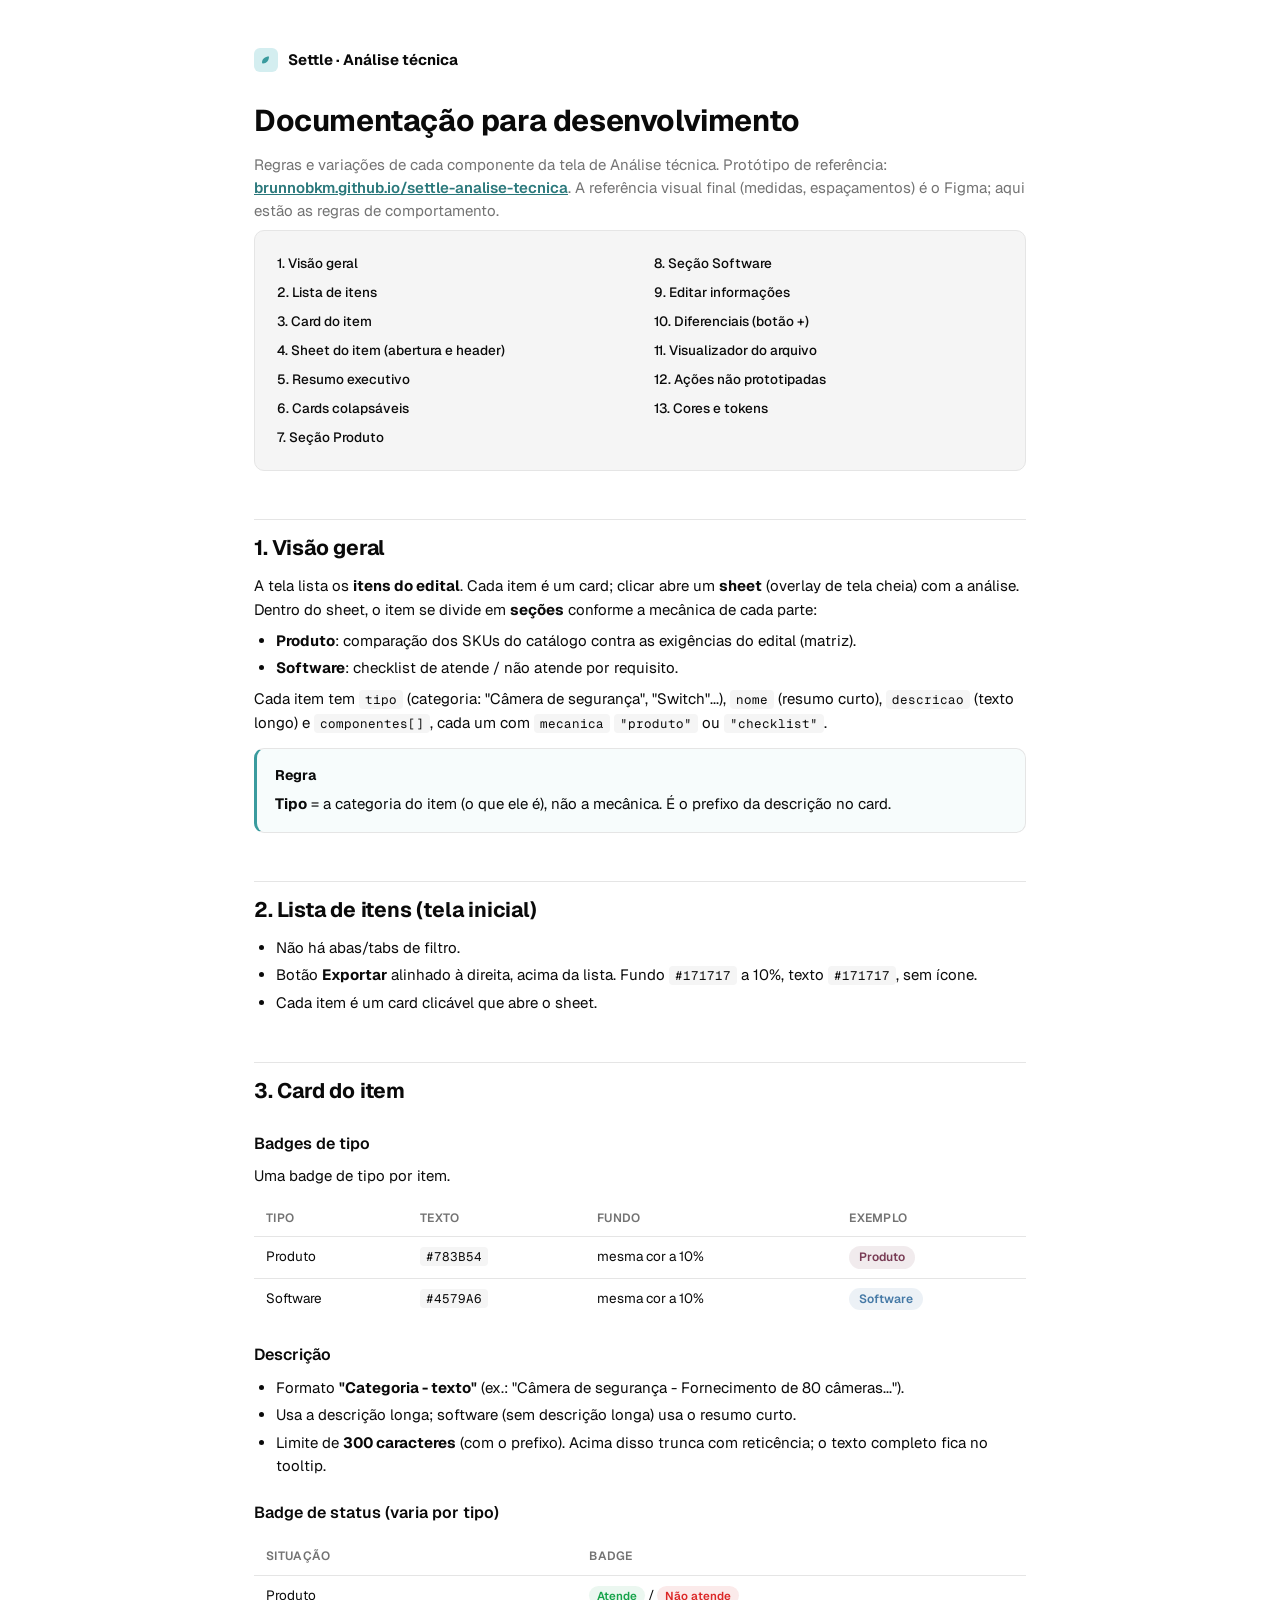
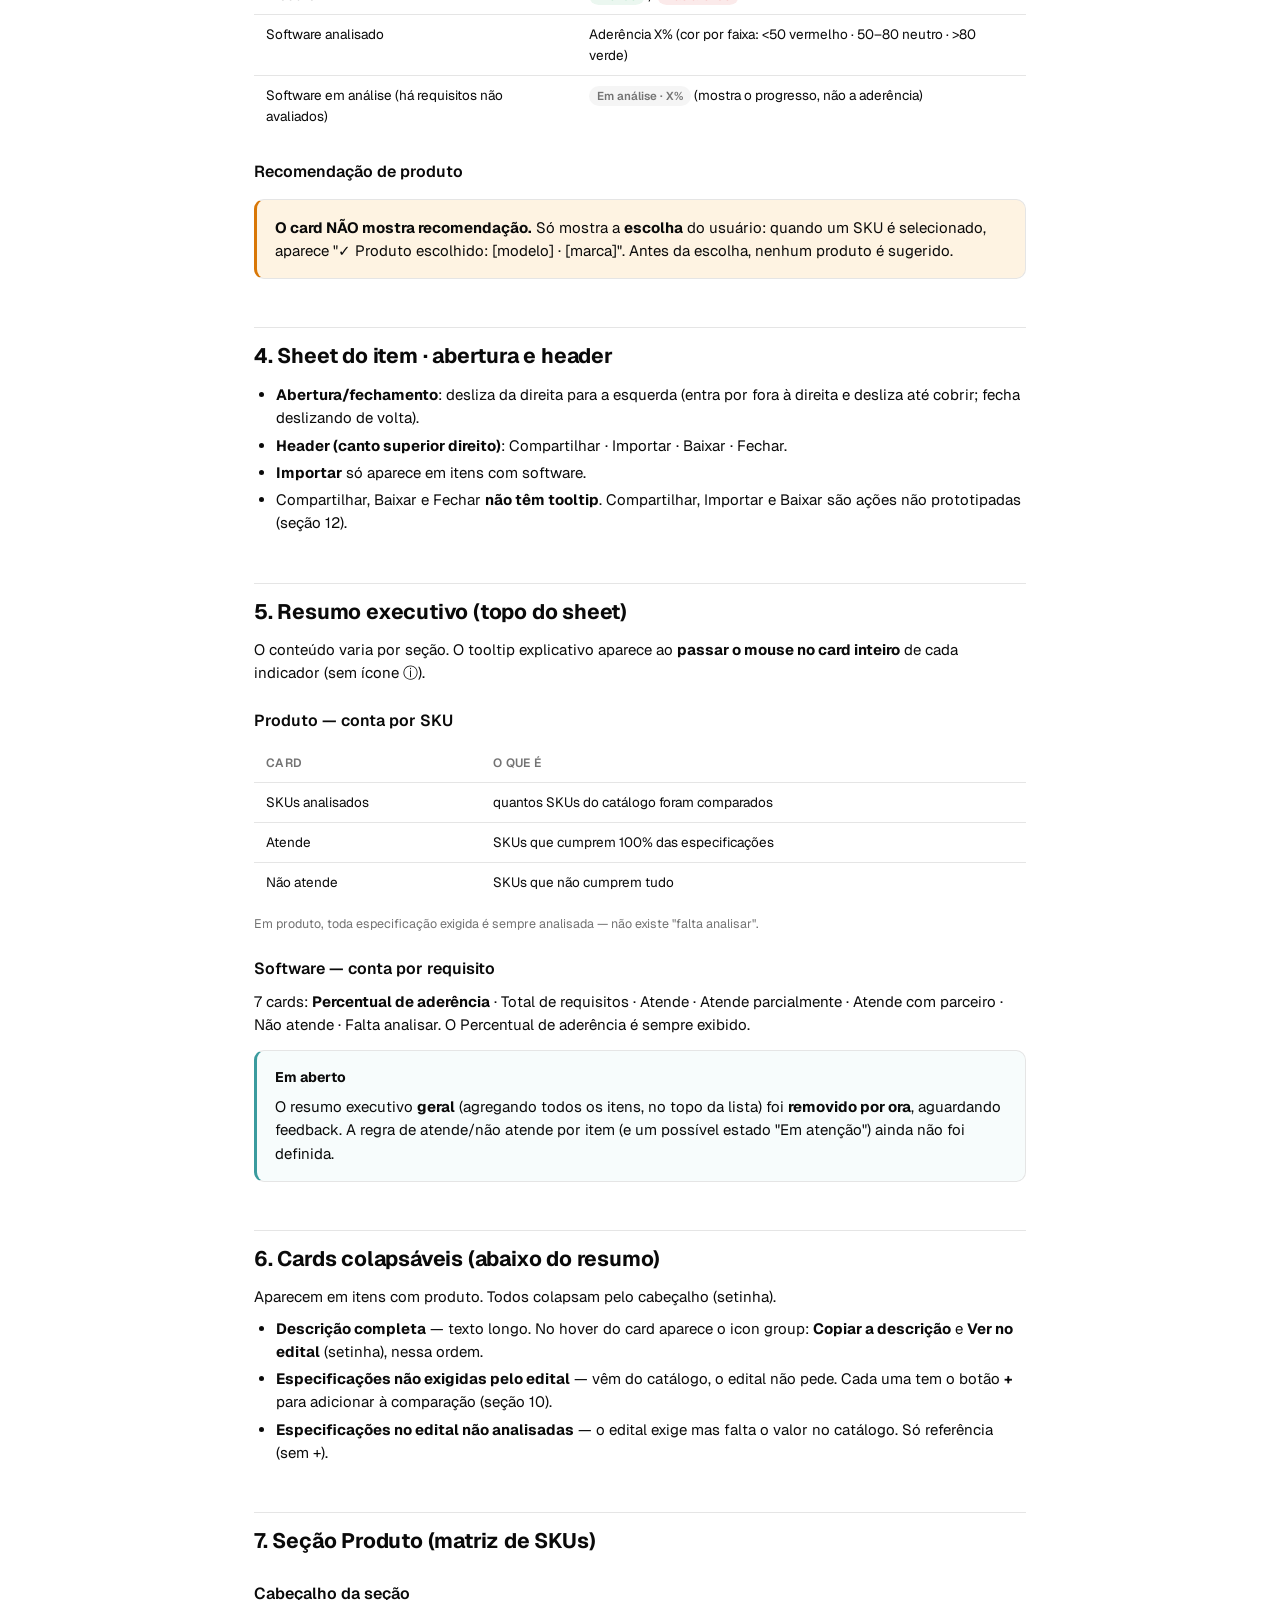
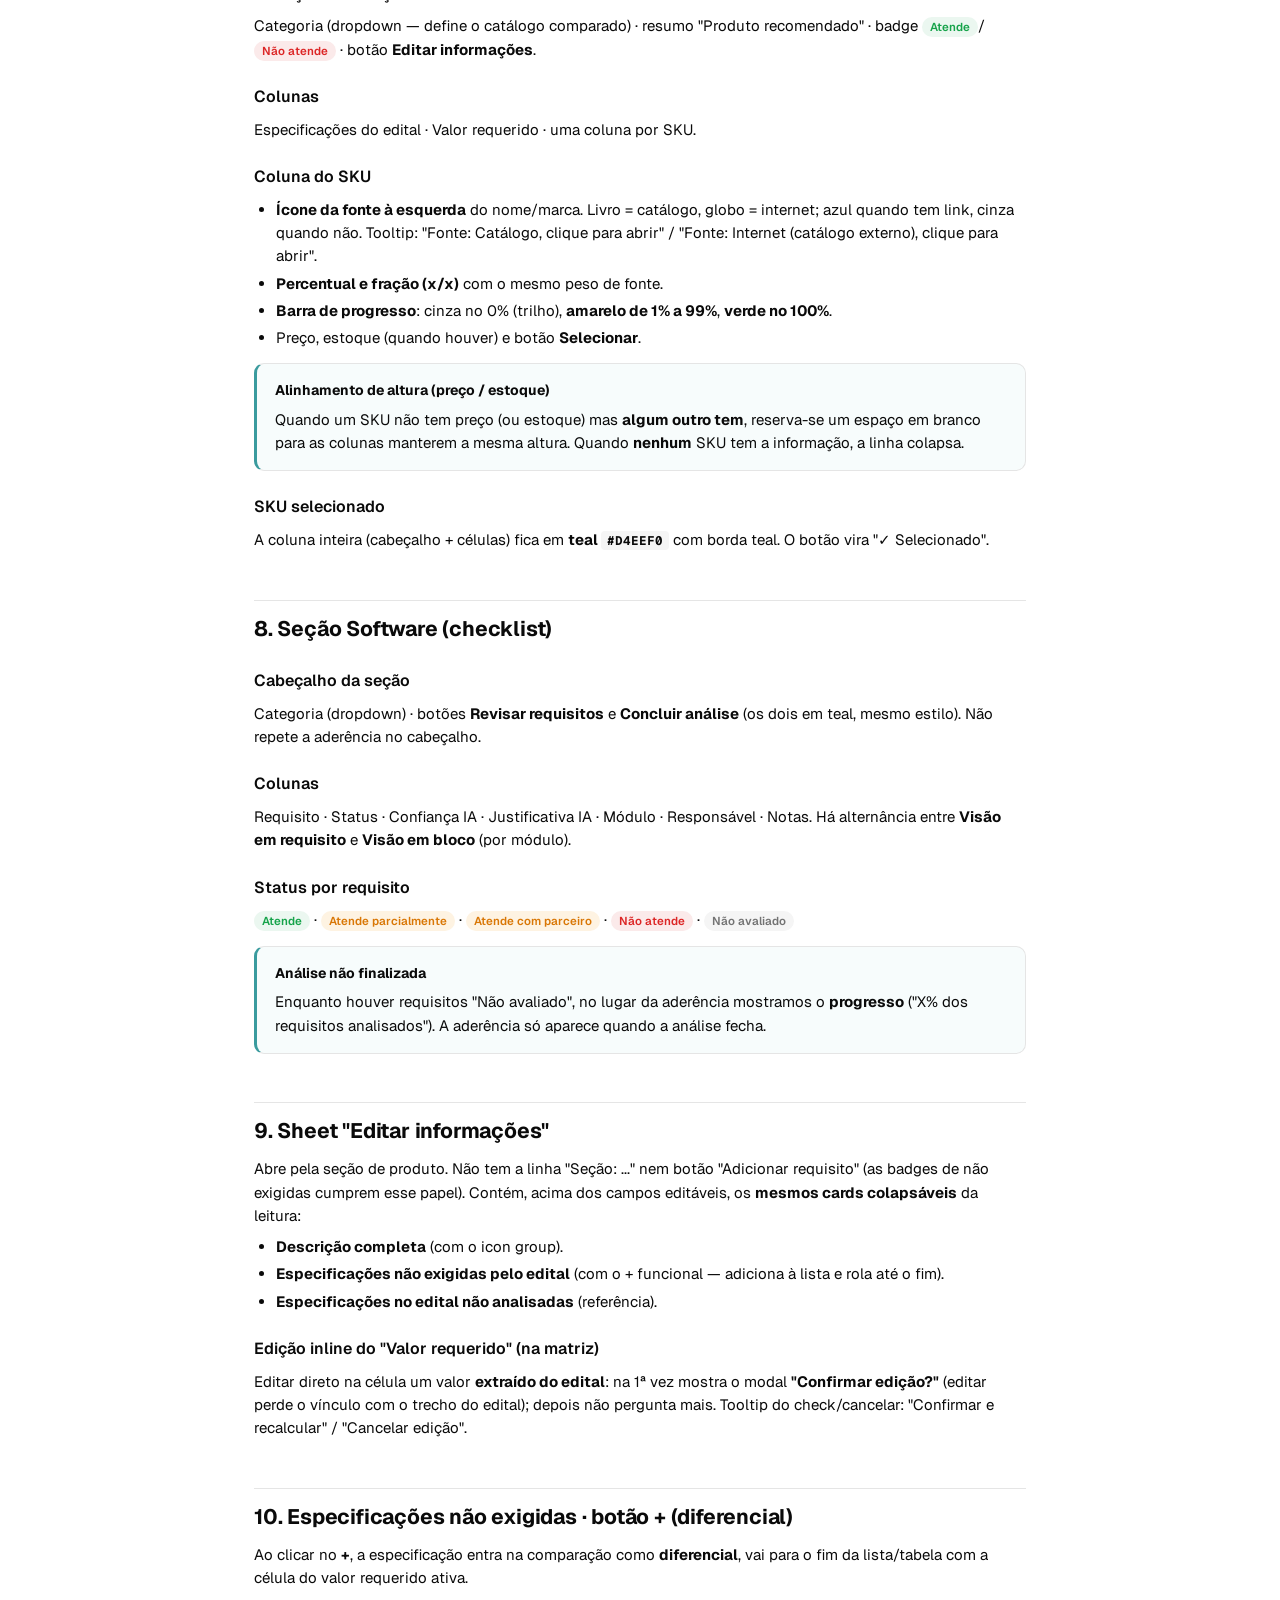
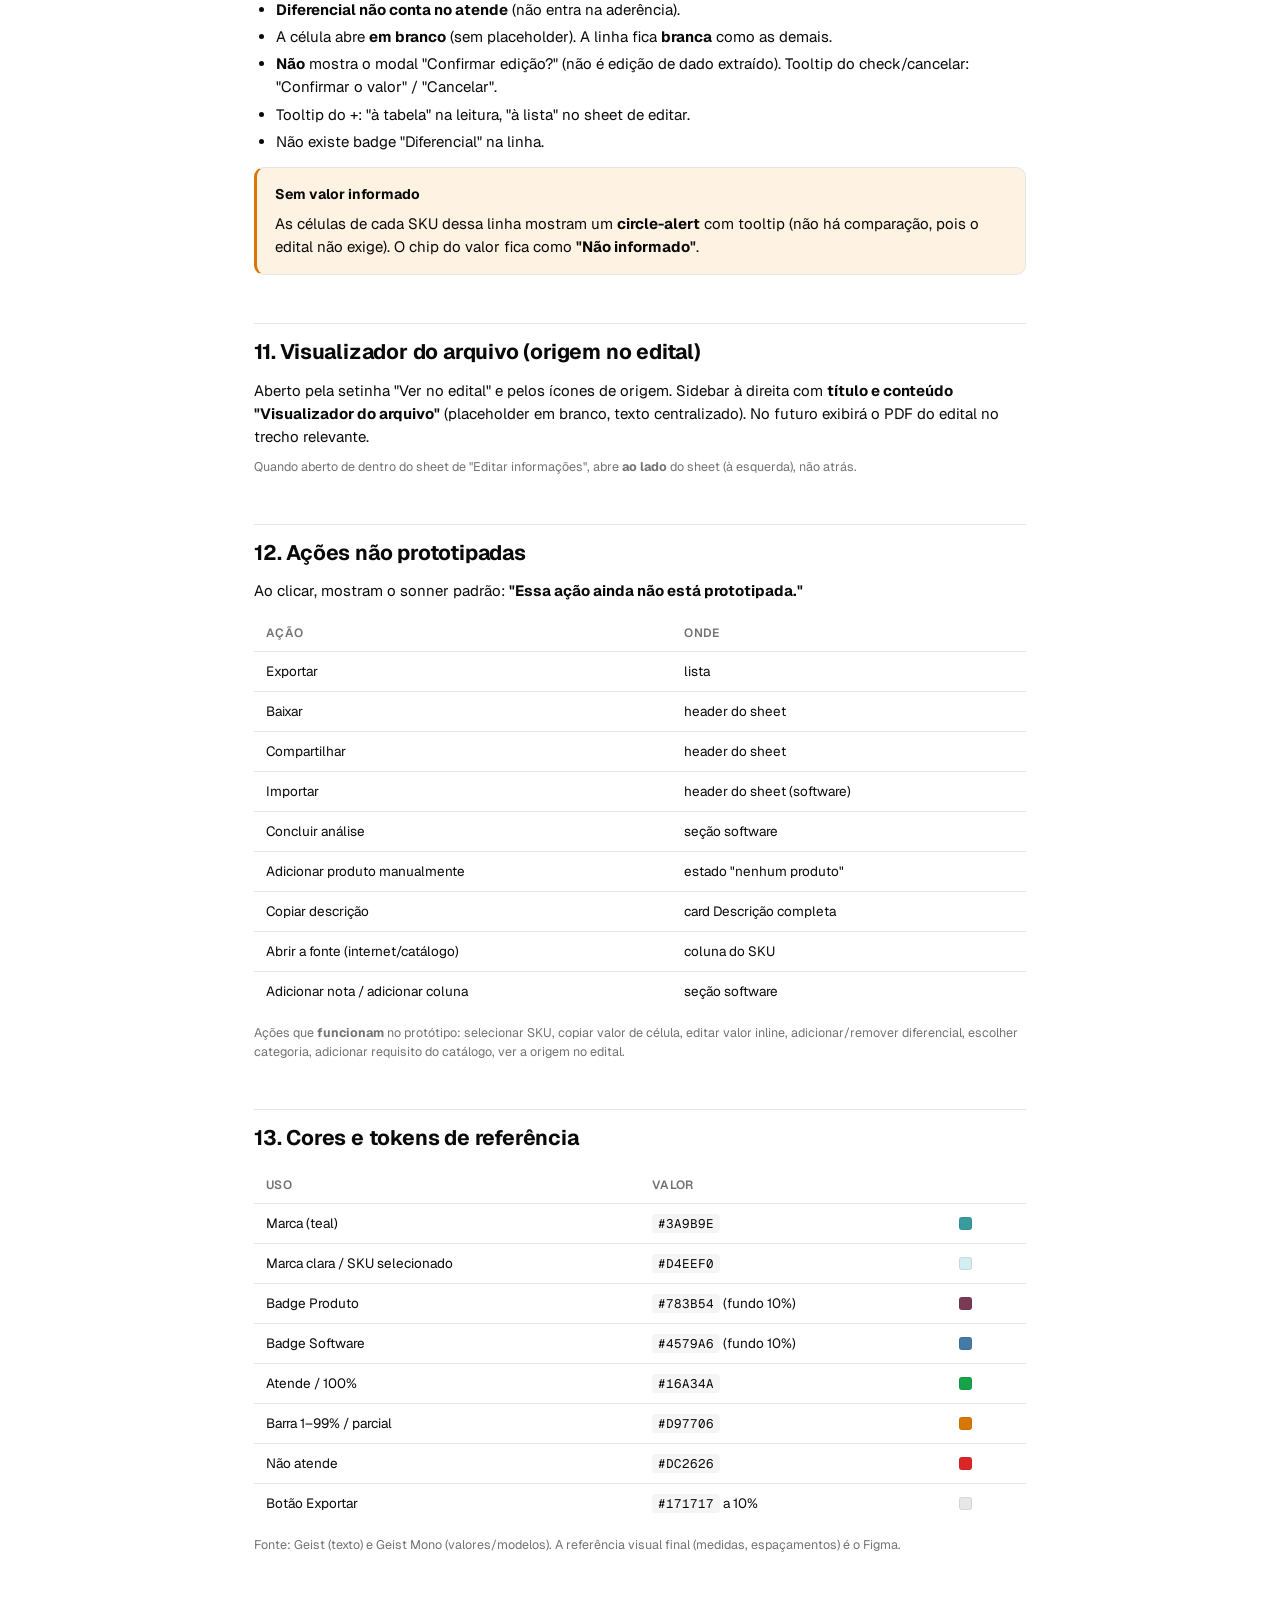
==== documentacao.html @ 2fa0876c "Doc: remove serviço e misto (nao fazem parte do escopo atual documentado) Co-Authored-By: Claude Opu" ====
<!doctype html>
<html lang="pt-BR">
<head>
  <meta charset="utf-8" />
  <meta name="viewport" content="width=device-width,initial-scale=1" />
  <title>Análise técnica · Documentação para desenvolvimento</title>
  <link rel="preconnect" href="https://fonts.googleapis.com" />
  <link rel="preconnect" href="https://fonts.gstatic.com" crossorigin />
  <link href="https://fonts.googleapis.com/css2?family=Geist:wght@400;500;600;700&family=Geist+Mono:wght@500;600&display=swap" rel="stylesheet" />
  <style>
    :root {
      --bg: #FFFFFF; --fg: #0A0A0A; --muted: #F5F5F5; --muted-fg: #737373;
      --border: #E5E5E5; --border-strong: #D4D4D4; --mono: "Geist Mono", ui-monospace, monospace;
      --brand: #3A9B9E; --brand-600: #2A787B; --brand-100: #D4EEF0;
      --success: #16A34A; --success-bg: #EBF7F0; --warning: #D97706; --warning-bg: #FEF3E2;
      --destructive: #DC2626; --produto: #783B54; --software: #4579A6;
      --r: 10px; --r-sm: 6px;
    }
    * { box-sizing: border-box; }
    html { scroll-behavior: smooth; }
    body { margin: 0; font-family: "Geist", system-ui, sans-serif; color: var(--fg); background: var(--bg); line-height: 1.55; font-size: 15px; }
    .page { max-width: 820px; margin: 0 auto; padding: 48px 24px 120px; }
    .brand { display: flex; align-items: center; gap: 10px; font-weight: 700; font-size: 15px; margin-bottom: 26px; }
    .brand .dot { width: 24px; height: 24px; border-radius: 6px; background: var(--brand-100); display: grid; place-items: center; }
    .brand .dot svg { width: 16px; height: 16px; }
    h1 { font-size: 30px; font-weight: 700; margin: 0 0 8px; letter-spacing: -.4px; }
    .lead { font-size: 15px; color: var(--muted-fg); margin: 0 0 8px; }
    h2 { font-size: 21px; font-weight: 700; margin: 48px 0 10px; letter-spacing: -.2px; scroll-margin-top: 18px; padding-top: 12px; border-top: 1px solid var(--border); }
    h3 { font-size: 16px; font-weight: 600; margin: 24px 0 8px; scroll-margin-top: 18px; }
    p { margin: 8px 0; }
    ul, ol { padding-left: 22px; margin: 8px 0; }
    li { margin: 4px 0; }
    code { font-family: var(--mono); font-size: 12.5px; background: var(--muted); padding: 1px 6px; border-radius: 4px; }
    table { border-collapse: collapse; width: 100%; margin: 12px 0; font-size: 13.5px; }
    th, td { text-align: left; padding: 9px 12px; border-bottom: 1px solid var(--border); vertical-align: top; }
    th { font-weight: 600; color: var(--muted-fg); font-size: 12px; text-transform: uppercase; letter-spacing: .3px; }
    tr:last-child td { border-bottom: 0; }
    .box { border: 1px solid var(--border); border-radius: var(--r); padding: 16px 18px; margin: 14px 0; }
    .box.tip { border-left: 3px solid var(--brand); background: #F7FCFC; }
    .box.warn { border-left: 3px solid var(--warning); background: var(--warning-bg); }
    .box h4 { margin: 0 0 6px; font-size: 14px; }
    .pill { display: inline-flex; align-items: center; gap: 6px; font-size: 12px; font-weight: 600; padding: 2px 10px; border-radius: 999px; }
    .pill.prod { color: var(--produto); background: rgba(120,59,84,.1); }
    .pill.soft { color: var(--software); background: rgba(69,121,166,.1); }
    .sw { display: inline-block; width: 13px; height: 13px; border-radius: 3px; vertical-align: -2px; margin-right: 6px; border: 1px solid rgba(0,0,0,.08); }
    .tag { display: inline-block; font-size: 11.5px; font-weight: 600; padding: 1px 8px; border-radius: 999px; }
    .tag.ok { background: var(--success-bg); color: var(--success); }
    .tag.warn { background: var(--warning-bg); color: var(--warning); }
    .tag.bad { background: #FBEAEA; color: var(--destructive); }
    .tag.neutral { background: var(--muted); color: var(--muted-fg); }
    .note { font-size: 12.5px; color: var(--muted-fg); }
    a.inline { color: var(--brand-600); font-weight: 600; }
    /* índice no topo */
    .toc { background: var(--muted); border: 1px solid var(--border); border-radius: var(--r); padding: 18px 22px; margin: 8px 0 8px; columns: 2; column-gap: 28px; }
    .toc a { display: block; color: var(--fg); text-decoration: none; font-size: 13.5px; font-weight: 500; padding: 4px 0; break-inside: avoid; }
    .toc a:hover { color: var(--brand-600); }
    @media (max-width: 620px) { .toc { columns: 1; } }
  </style>
</head>
<body>
  <div class="page">
    <div class="brand"><span class="dot"><svg viewBox="0 0 32 32"><circle cx="16" cy="16" r="14" fill="#D4EEF0"/><path d="M22 9 C 14 9 8 14 8 21 C 8 22 9 23 10 23 C 17 23 22 17 22 9 Z" fill="#3A9B9E"/></svg></span> Settle · Análise técnica</div>

    <h1>Documentação para desenvolvimento</h1>
    <p class="lead">Regras e variações de cada componente da tela de Análise técnica. Protótipo de referência: <a class="inline" href="https://brunnobkm.github.io/settle-analise-tecnica/">brunnobkm.github.io/settle-analise-tecnica</a>. A referência visual final (medidas, espaçamentos) é o Figma; aqui estão as regras de comportamento.</p>

    <nav class="toc">
      <a href="#visao">1. Visão geral</a>
      <a href="#lista">2. Lista de itens</a>
      <a href="#card">3. Card do item</a>
      <a href="#sheet">4. Sheet do item (abertura e header)</a>
      <a href="#resumo">5. Resumo executivo</a>
      <a href="#cards-colap">6. Cards colapsáveis</a>
      <a href="#produto">7. Seção Produto</a>
      <a href="#software">8. Seção Software</a>
      <a href="#editar">9. Editar informações</a>
      <a href="#diferencial">10. Diferenciais (botão +)</a>
      <a href="#visualizador">11. Visualizador do arquivo</a>
      <a href="#nao-proto">12. Ações não prototipadas</a>
      <a href="#tokens">13. Cores e tokens</a>
    </nav>

    <!-- 1 -->
    <h2 id="visao">1. Visão geral</h2>
    <p>A tela lista os <b>itens do edital</b>. Cada item é um card; clicar abre um <b>sheet</b> (overlay de tela cheia) com a análise. Dentro do sheet, o item se divide em <b>seções</b> conforme a mecânica de cada parte:</p>
    <ul>
      <li><b>Produto</b>: comparação dos SKUs do catálogo contra as exigências do edital (matriz).</li>
      <li><b>Software</b>: checklist de atende / não atende por requisito.</li>
    </ul>
    <p>Cada item tem <code>tipo</code> (categoria: "Câmera de segurança", "Switch"...), <code>nome</code> (resumo curto), <code>descricao</code> (texto longo) e <code>componentes[]</code>, cada um com <code>mecanica</code> <code>"produto"</code> ou <code>"checklist"</code>.</p>
    <div class="box tip"><h4>Regra</h4><p style="margin:0"><b>Tipo</b> = a categoria do item (o que ele é), não a mecânica. É o prefixo da descrição no card.</p></div>

    <!-- 2 -->
    <h2 id="lista">2. Lista de itens (tela inicial)</h2>
    <ul>
      <li>Não há abas/tabs de filtro.</li>
      <li>Botão <b>Exportar</b> alinhado à direita, acima da lista. Fundo <code>#171717</code> a 10%, texto <code>#171717</code>, sem ícone.</li>
      <li>Cada item é um card clicável que abre o sheet.</li>
    </ul>

    <!-- 3 -->
    <h2 id="card">3. Card do item</h2>
    <h3>Badges de tipo</h3>
    <p>Uma badge de tipo por item.</p>
    <table>
      <tr><th>Tipo</th><th>Texto</th><th>Fundo</th><th>Exemplo</th></tr>
      <tr><td>Produto</td><td><code>#783B54</code></td><td>mesma cor a 10%</td><td><span class="pill prod">Produto</span></td></tr>
      <tr><td>Software</td><td><code>#4579A6</code></td><td>mesma cor a 10%</td><td><span class="pill soft">Software</span></td></tr>
    </table>
    <h3>Descrição</h3>
    <ul>
      <li>Formato <b>"Categoria - texto"</b> (ex.: "Câmera de segurança - Fornecimento de 80 câmeras...").</li>
      <li>Usa a descrição longa; software (sem descrição longa) usa o resumo curto.</li>
      <li>Limite de <b>300 caracteres</b> (com o prefixo). Acima disso trunca com reticência; o texto completo fica no tooltip.</li>
    </ul>
    <h3>Badge de status (varia por tipo)</h3>
    <table>
      <tr><th>Situação</th><th>Badge</th></tr>
      <tr><td>Produto</td><td><span class="tag ok">Atende</span> / <span class="tag bad">Não atende</span></td></tr>
      <tr><td>Software analisado</td><td>Aderência X% (cor por faixa: &lt;50 vermelho · 50–80 neutro · &gt;80 verde)</td></tr>
      <tr><td>Software em análise (há requisitos não avaliados)</td><td><span class="tag neutral">Em análise · X%</span> (mostra o progresso, não a aderência)</td></tr>
    </table>
    <h3>Recomendação de produto</h3>
    <div class="box warn"><p style="margin:0"><b>O card NÃO mostra recomendação.</b> Só mostra a <b>escolha</b> do usuário: quando um SKU é selecionado, aparece "✓ Produto escolhido: [modelo] · [marca]". Antes da escolha, nenhum produto é sugerido.</p></div>

    <!-- 4 -->
    <h2 id="sheet">4. Sheet do item · abertura e header</h2>
    <ul>
      <li><b>Abertura/fechamento</b>: desliza da direita para a esquerda (entra por fora à direita e desliza até cobrir; fecha deslizando de volta).</li>
      <li><b>Header (canto superior direito)</b>: Compartilhar · Importar · Baixar · Fechar.</li>
      <li><b>Importar</b> só aparece em itens com software.</li>
      <li>Compartilhar, Baixar e Fechar <b>não têm tooltip</b>. Compartilhar, Importar e Baixar são ações não prototipadas (seção 12).</li>
    </ul>

    <!-- 5 -->
    <h2 id="resumo">5. Resumo executivo (topo do sheet)</h2>
    <p>O conteúdo varia por seção. O tooltip explicativo aparece ao <b>passar o mouse no card inteiro</b> de cada indicador (sem ícone ⓘ).</p>
    <h3>Produto — conta por SKU</h3>
    <table>
      <tr><th>Card</th><th>O que é</th></tr>
      <tr><td>SKUs analisados</td><td>quantos SKUs do catálogo foram comparados</td></tr>
      <tr><td>Atende</td><td>SKUs que cumprem 100% das especificações</td></tr>
      <tr><td>Não atende</td><td>SKUs que não cumprem tudo</td></tr>
    </table>
    <p class="note">Em produto, toda especificação exigida é sempre analisada — não existe "falta analisar".</p>
    <h3>Software — conta por requisito</h3>
    <p>7 cards: <b>Percentual de aderência</b> · Total de requisitos · Atende · Atende parcialmente · Atende com parceiro · Não atende · Falta analisar. O Percentual de aderência é sempre exibido.</p>
    <div class="box tip"><h4>Em aberto</h4><p style="margin:0">O resumo executivo <b>geral</b> (agregando todos os itens, no topo da lista) foi <b>removido por ora</b>, aguardando feedback. A regra de atende/não atende por item (e um possível estado "Em atenção") ainda não foi definida.</p></div>

    <!-- 6 -->
    <h2 id="cards-colap">6. Cards colapsáveis (abaixo do resumo)</h2>
    <p>Aparecem em itens com produto. Todos colapsam pelo cabeçalho (setinha).</p>
    <ul>
      <li><b>Descrição completa</b> — texto longo. No hover do card aparece o icon group: <b>Copiar a descrição</b> e <b>Ver no edital</b> (setinha), nessa ordem.</li>
      <li><b>Especificações não exigidas pelo edital</b> — vêm do catálogo, o edital não pede. Cada uma tem o botão <b>+</b> para adicionar à comparação (seção 10).</li>
      <li><b>Especificações no edital não analisadas</b> — o edital exige mas falta o valor no catálogo. Só referência (sem +).</li>
    </ul>

    <!-- 7 -->
    <h2 id="produto">7. Seção Produto (matriz de SKUs)</h2>
    <h3>Cabeçalho da seção</h3>
    <p>Categoria (dropdown — define o catálogo comparado) · resumo "Produto recomendado" · badge <span class="tag ok">Atende</span>/<span class="tag bad">Não atende</span> · botão <b>Editar informações</b>.</p>
    <h3>Colunas</h3>
    <p>Especificações do edital · Valor requerido · uma coluna por SKU.</p>
    <h3>Coluna do SKU</h3>
    <ul>
      <li><b>Ícone da fonte à esquerda</b> do nome/marca. Livro = catálogo, globo = internet; azul quando tem link, cinza quando não. Tooltip: "Fonte: Catálogo, clique para abrir" / "Fonte: Internet (catálogo externo), clique para abrir".</li>
      <li><b>Percentual e fração (x/x)</b> com o mesmo peso de fonte.</li>
      <li><b>Barra de progresso</b>: cinza no 0% (trilho), <b>amarelo de 1% a 99%</b>, <b>verde no 100%</b>.</li>
      <li>Preço, estoque (quando houver) e botão <b>Selecionar</b>.</li>
    </ul>
    <div class="box tip"><h4>Alinhamento de altura (preço / estoque)</h4><p style="margin:0">Quando um SKU não tem preço (ou estoque) mas <b>algum outro tem</b>, reserva-se um espaço em branco para as colunas manterem a mesma altura. Quando <b>nenhum</b> SKU tem a informação, a linha colapsa.</p></div>
    <h3>SKU selecionado</h3>
    <p>A coluna inteira (cabeçalho + células) fica em <b>teal <code>#D4EEF0</code></b> com borda teal. O botão vira "✓ Selecionado".</p>

    <!-- 8 -->
    <h2 id="software">8. Seção Software (checklist)</h2>
    <h3>Cabeçalho da seção</h3>
    <p>Categoria (dropdown) · botões <b>Revisar requisitos</b> e <b>Concluir análise</b> (os dois em teal, mesmo estilo). Não repete a aderência no cabeçalho.</p>
    <h3>Colunas</h3>
    <p>Requisito · Status · Confiança IA · Justificativa IA · Módulo · Responsável · Notas. Há alternância entre <b>Visão em requisito</b> e <b>Visão em bloco</b> (por módulo).</p>
    <h3>Status por requisito</h3>
    <p><span class="tag ok">Atende</span> · <span class="tag warn">Atende parcialmente</span> · <span class="tag warn">Atende com parceiro</span> · <span class="tag bad">Não atende</span> · <span class="tag neutral">Não avaliado</span></p>
    <div class="box tip"><h4>Análise não finalizada</h4><p style="margin:0">Enquanto houver requisitos "Não avaliado", no lugar da aderência mostramos o <b>progresso</b> ("X% dos requisitos analisados"). A aderência só aparece quando a análise fecha.</p></div>

    <!-- 9 -->
    <h2 id="editar">9. Sheet "Editar informações"</h2>
    <p>Abre pela seção de produto. Não tem a linha "Seção: ..." nem botão "Adicionar requisito" (as badges de não exigidas cumprem esse papel). Contém, acima dos campos editáveis, os <b>mesmos cards colapsáveis</b> da leitura:</p>
    <ul>
      <li><b>Descrição completa</b> (com o icon group).</li>
      <li><b>Especificações não exigidas pelo edital</b> (com o + funcional — adiciona à lista e rola até o fim).</li>
      <li><b>Especificações no edital não analisadas</b> (referência).</li>
    </ul>
    <h3>Edição inline do "Valor requerido" (na matriz)</h3>
    <p>Editar direto na célula um valor <b>extraído do edital</b>: na 1ª vez mostra o modal <b>"Confirmar edição?"</b> (editar perde o vínculo com o trecho do edital); depois não pergunta mais. Tooltip do check/cancelar: "Confirmar e recalcular" / "Cancelar edição".</p>

    <!-- 10 -->
    <h2 id="diferencial">10. Especificações não exigidas · botão + (diferencial)</h2>
    <p>Ao clicar no <b>+</b>, a especificação entra na comparação como <b>diferencial</b>, vai para o fim da lista/tabela com a célula do valor requerido ativa.</p>
    <ul>
      <li><b>Diferencial não conta no atende</b> (não entra na aderência).</li>
      <li>A célula abre <b>em branco</b> (sem placeholder). A linha fica <b>branca</b> como as demais.</li>
      <li><b>Não</b> mostra o modal "Confirmar edição?" (não é edição de dado extraído). Tooltip do check/cancelar: "Confirmar o valor" / "Cancelar".</li>
      <li>Tooltip do +: "à tabela" na leitura, "à lista" no sheet de editar.</li>
      <li>Não existe badge "Diferencial" na linha.</li>
    </ul>
    <div class="box warn"><h4>Sem valor informado</h4><p style="margin:0">As células de cada SKU dessa linha mostram um <b>circle-alert</b> com tooltip (não há comparação, pois o edital não exige). O chip do valor fica como <b>"Não informado"</b>.</p></div>

    <!-- 11 -->
    <h2 id="visualizador">11. Visualizador do arquivo (origem no edital)</h2>
    <p>Aberto pela setinha "Ver no edital" e pelos ícones de origem. Sidebar à direita com <b>título e conteúdo "Visualizador do arquivo"</b> (placeholder em branco, texto centralizado). No futuro exibirá o PDF do edital no trecho relevante.</p>
    <p class="note">Quando aberto de dentro do sheet de "Editar informações", abre <b>ao lado</b> do sheet (à esquerda), não atrás.</p>

    <!-- 12 -->
    <h2 id="nao-proto">12. Ações não prototipadas</h2>
    <p>Ao clicar, mostram o sonner padrão: <b>"Essa ação ainda não está prototipada."</b></p>
    <table>
      <tr><th>Ação</th><th>Onde</th></tr>
      <tr><td>Exportar</td><td>lista</td></tr>
      <tr><td>Baixar</td><td>header do sheet</td></tr>
      <tr><td>Compartilhar</td><td>header do sheet</td></tr>
      <tr><td>Importar</td><td>header do sheet (software)</td></tr>
      <tr><td>Concluir análise</td><td>seção software</td></tr>
      <tr><td>Adicionar produto manualmente</td><td>estado "nenhum produto"</td></tr>
      <tr><td>Copiar descrição</td><td>card Descrição completa</td></tr>
      <tr><td>Abrir a fonte (internet/catálogo)</td><td>coluna do SKU</td></tr>
      <tr><td>Adicionar nota / adicionar coluna</td><td>seção software</td></tr>
    </table>
    <p class="note">Ações que <b>funcionam</b> no protótipo: selecionar SKU, copiar valor de célula, editar valor inline, adicionar/remover diferencial, escolher categoria, adicionar requisito do catálogo, ver a origem no edital.</p>

    <!-- 13 -->
    <h2 id="tokens">13. Cores e tokens de referência</h2>
    <table>
      <tr><th>Uso</th><th>Valor</th><th></th></tr>
      <tr><td>Marca (teal)</td><td><code>#3A9B9E</code></td><td><span class="sw" style="background:#3A9B9E"></span></td></tr>
      <tr><td>Marca clara / SKU selecionado</td><td><code>#D4EEF0</code></td><td><span class="sw" style="background:#D4EEF0"></span></td></tr>
      <tr><td>Badge Produto</td><td><code>#783B54</code> (fundo 10%)</td><td><span class="sw" style="background:#783B54"></span></td></tr>
      <tr><td>Badge Software</td><td><code>#4579A6</code> (fundo 10%)</td><td><span class="sw" style="background:#4579A6"></span></td></tr>
      <tr><td>Atende / 100%</td><td><code>#16A34A</code></td><td><span class="sw" style="background:#16A34A"></span></td></tr>
      <tr><td>Barra 1–99% / parcial</td><td><code>#D97706</code></td><td><span class="sw" style="background:#D97706"></span></td></tr>
      <tr><td>Não atende</td><td><code>#DC2626</code></td><td><span class="sw" style="background:#DC2626"></span></td></tr>
      <tr><td>Botão Exportar</td><td><code>#171717</code> a 10%</td><td><span class="sw" style="background:rgba(23,23,23,.1)"></span></td></tr>
    </table>
    <p class="note">Fonte: Geist (texto) e Geist Mono (valores/modelos). A referência visual final (medidas, espaçamentos) é o Figma.</p>
  </div>
</body>
</html>
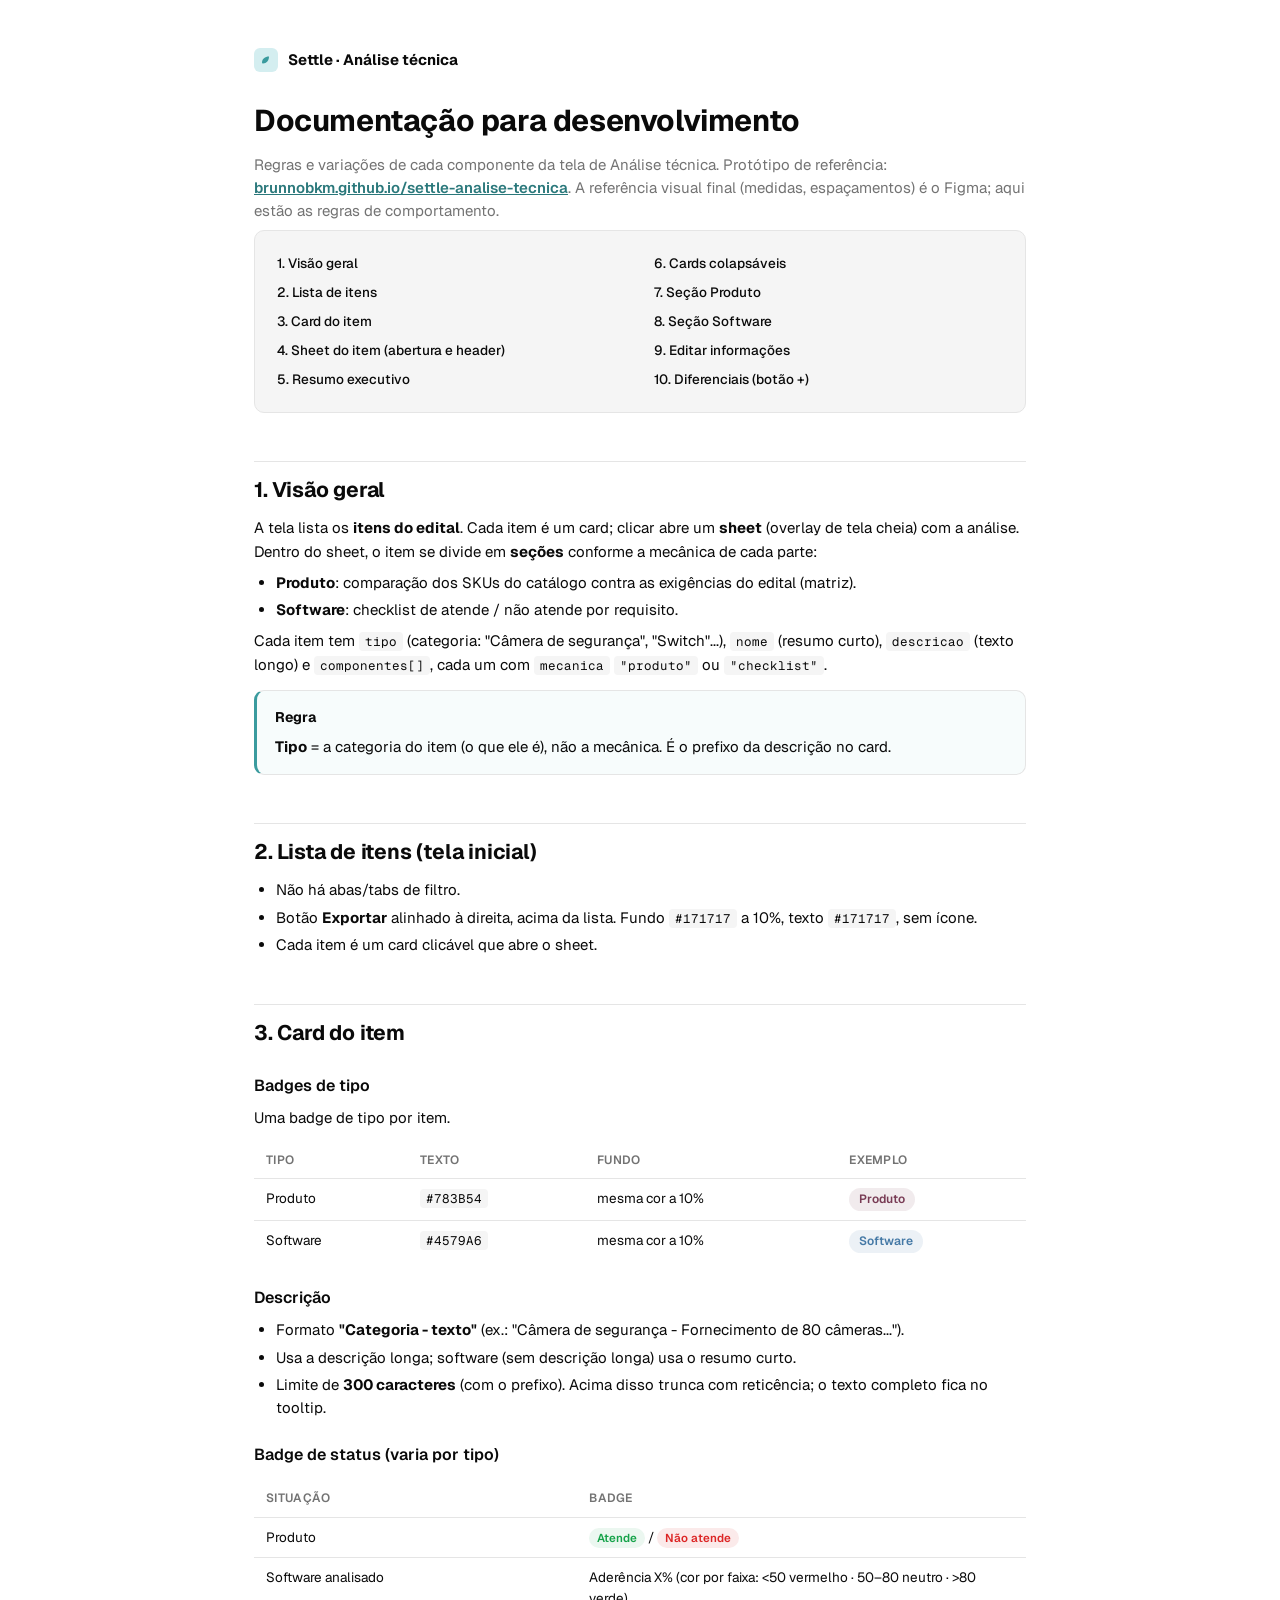
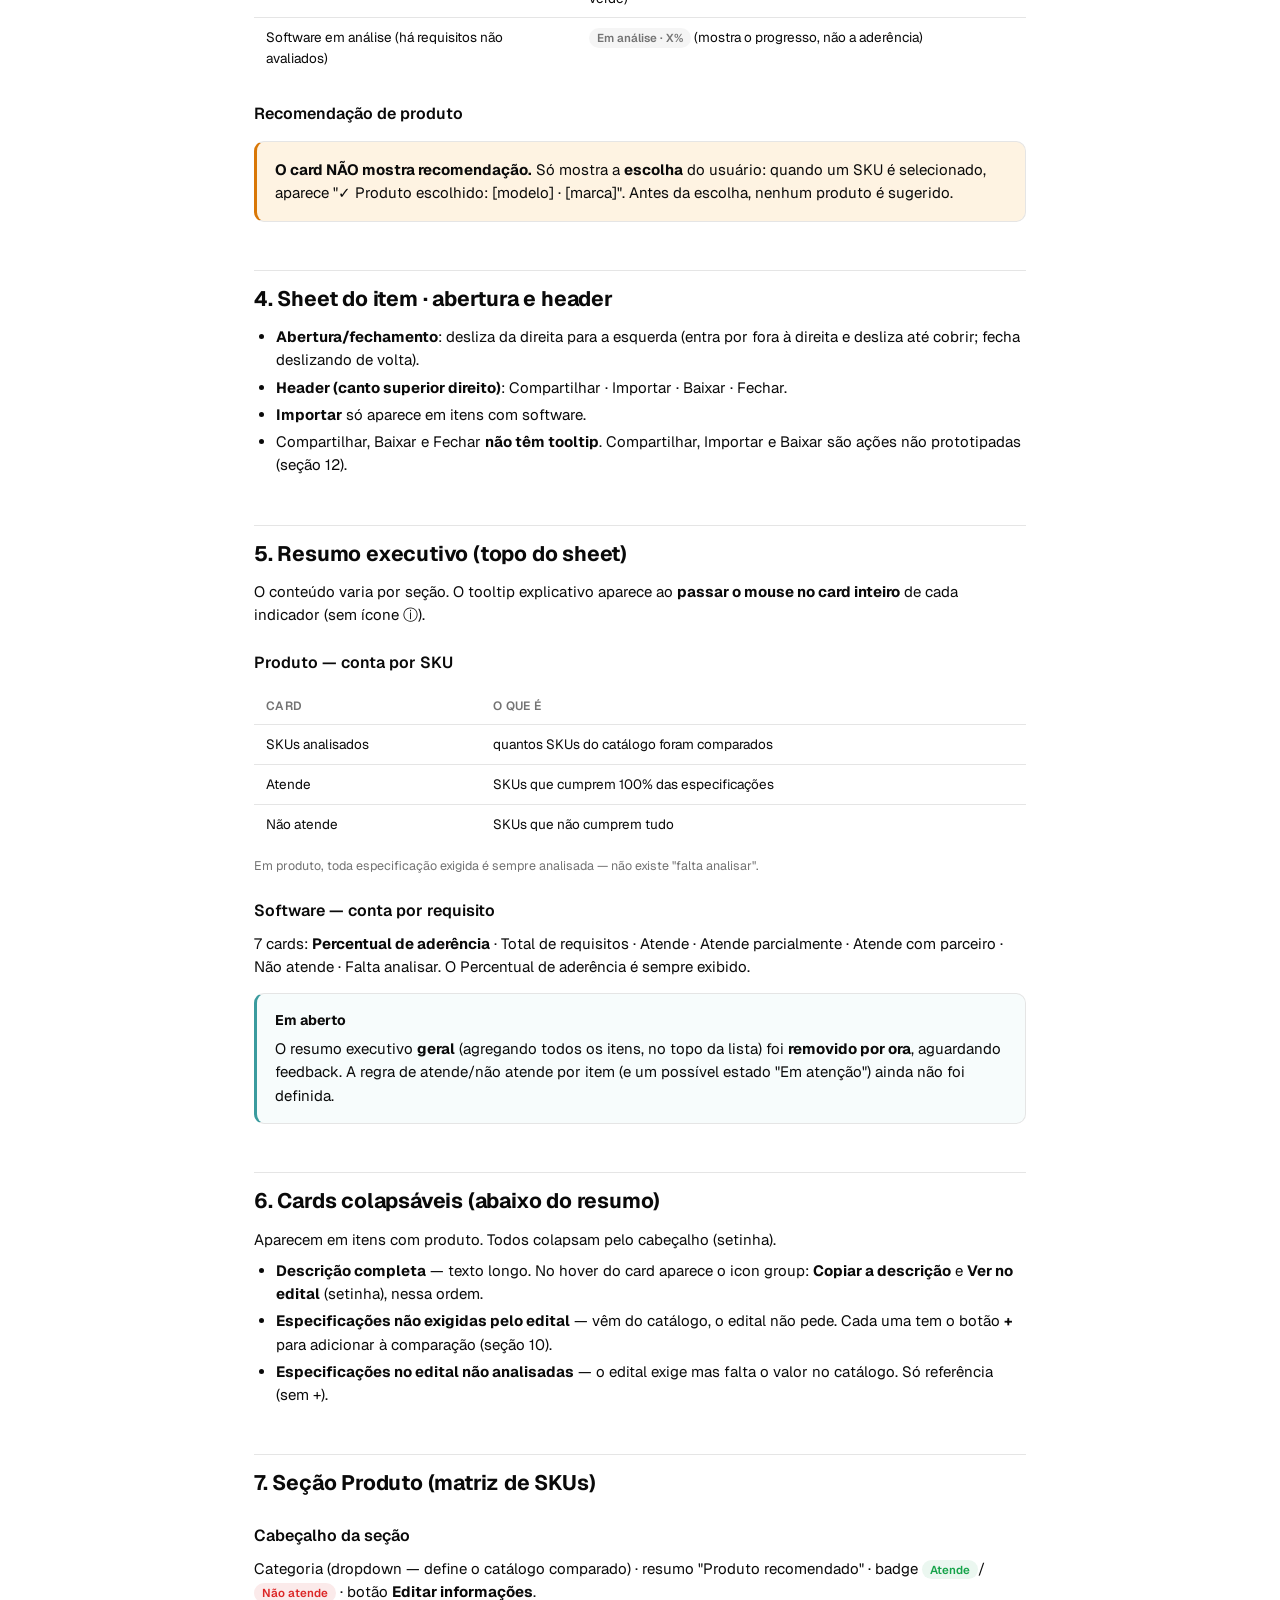
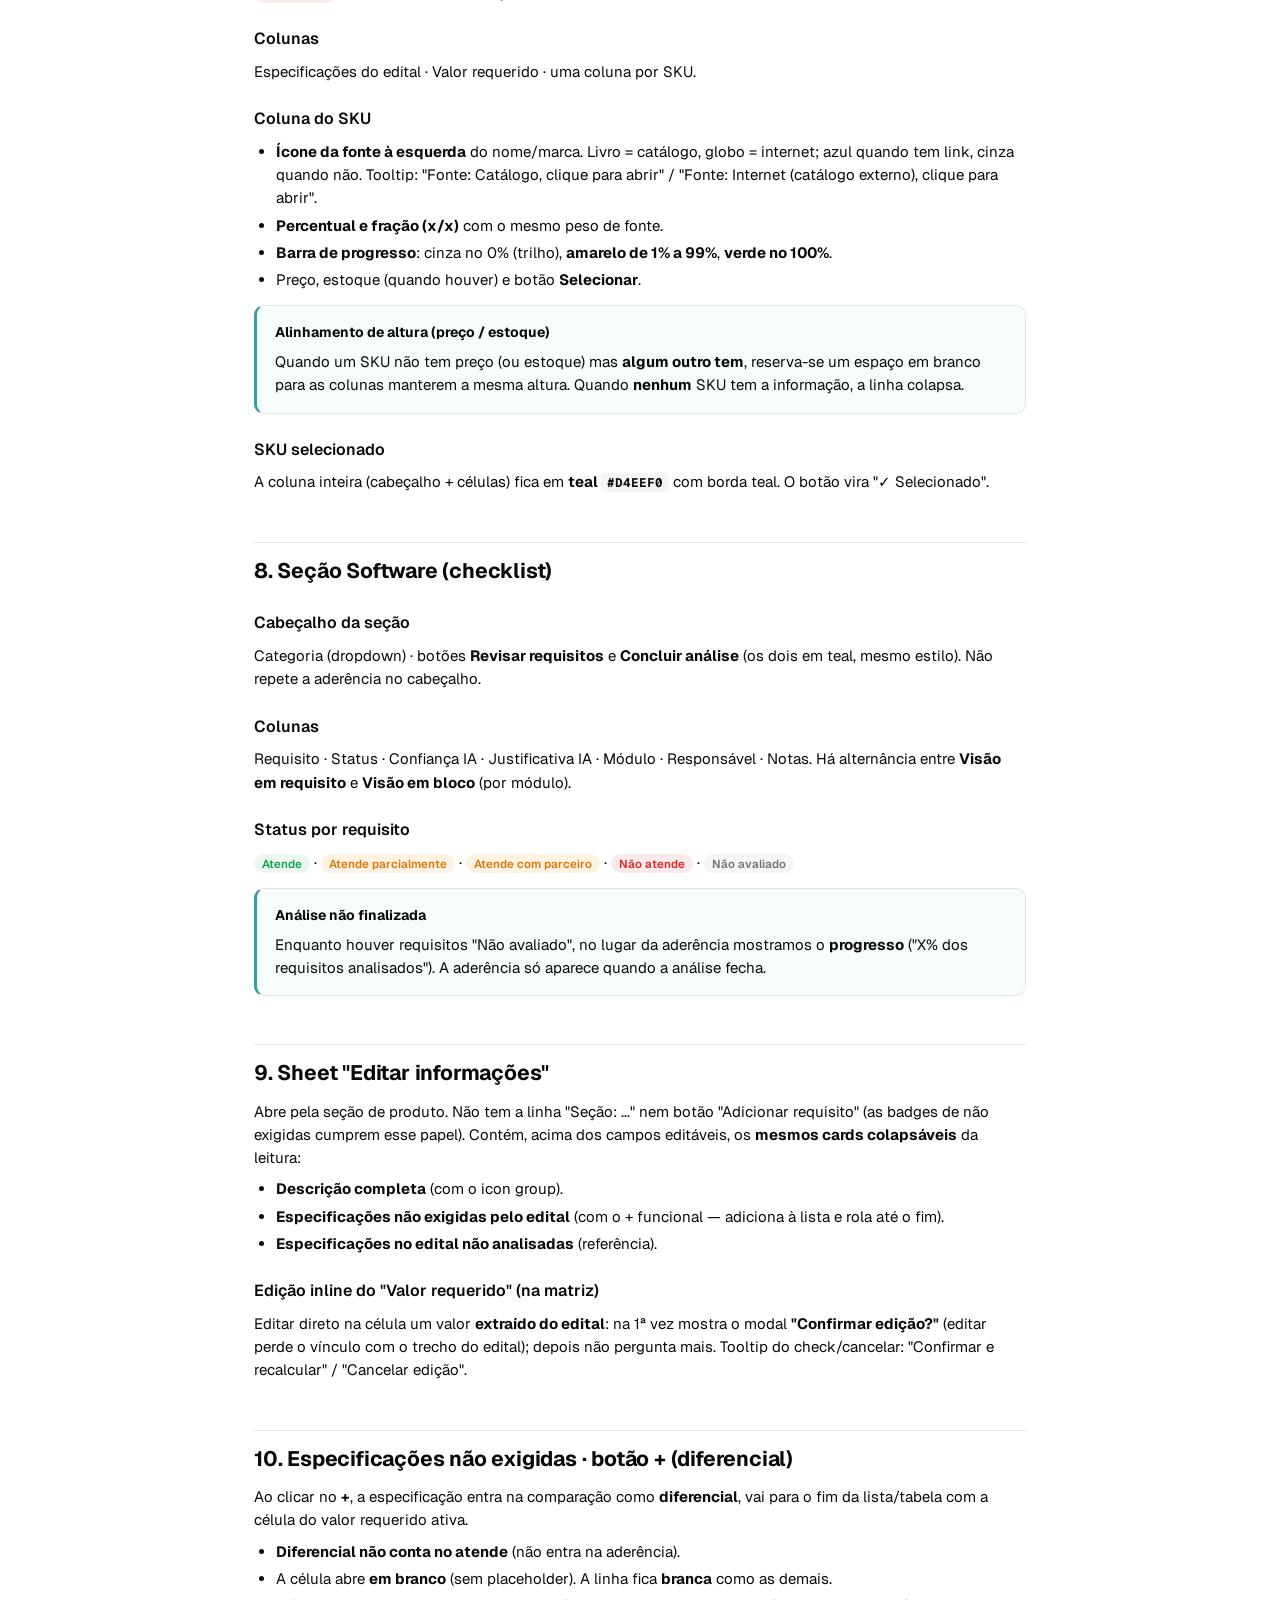
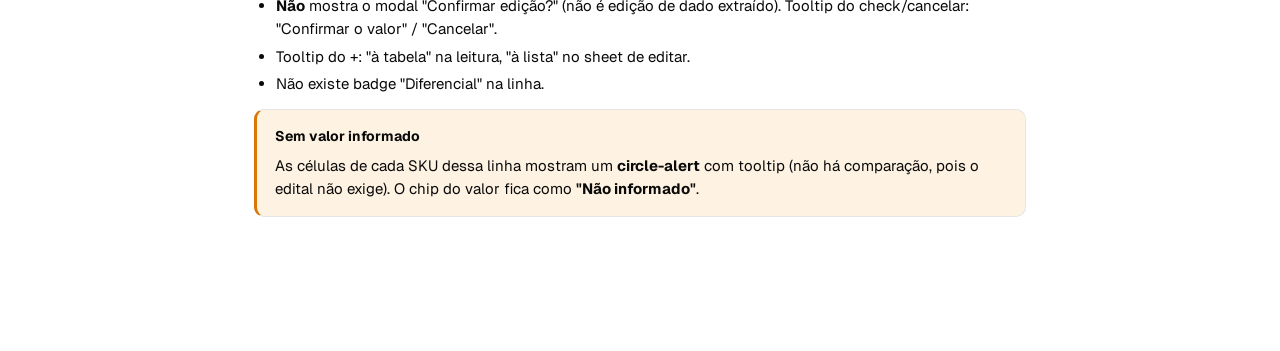
==== commit 58a5e637: "Modal de troca de categoria: texto mais amigavel (sem 'match' nem 'componente'). Doc: remove secoes " ====
--- a/documentacao.html
+++ b/documentacao.html
@@ -75,9 +75,6 @@
       <a href="#software">8. Seção Software</a>
       <a href="#editar">9. Editar informações</a>
       <a href="#diferencial">10. Diferenciais (botão +)</a>
-      <a href="#visualizador">11. Visualizador do arquivo</a>
-      <a href="#nao-proto">12. Ações não prototipadas</a>
-      <a href="#tokens">13. Cores e tokens</a>
     </nav>
 
     <!-- 1 -->
@@ -206,42 +203,6 @@
     </ul>
     <div class="box warn"><h4>Sem valor informado</h4><p style="margin:0">As células de cada SKU dessa linha mostram um <b>circle-alert</b> com tooltip (não há comparação, pois o edital não exige). O chip do valor fica como <b>"Não informado"</b>.</p></div>
 
-    <!-- 11 -->
-    <h2 id="visualizador">11. Visualizador do arquivo (origem no edital)</h2>
-    <p>Aberto pela setinha "Ver no edital" e pelos ícones de origem. Sidebar à direita com <b>título e conteúdo "Visualizador do arquivo"</b> (placeholder em branco, texto centralizado). No futuro exibirá o PDF do edital no trecho relevante.</p>
-    <p class="note">Quando aberto de dentro do sheet de "Editar informações", abre <b>ao lado</b> do sheet (à esquerda), não atrás.</p>
-
-    <!-- 12 -->
-    <h2 id="nao-proto">12. Ações não prototipadas</h2>
-    <p>Ao clicar, mostram o sonner padrão: <b>"Essa ação ainda não está prototipada."</b></p>
-    <table>
-      <tr><th>Ação</th><th>Onde</th></tr>
-      <tr><td>Exportar</td><td>lista</td></tr>
-      <tr><td>Baixar</td><td>header do sheet</td></tr>
-      <tr><td>Compartilhar</td><td>header do sheet</td></tr>
-      <tr><td>Importar</td><td>header do sheet (software)</td></tr>
-      <tr><td>Concluir análise</td><td>seção software</td></tr>
-      <tr><td>Adicionar produto manualmente</td><td>estado "nenhum produto"</td></tr>
-      <tr><td>Copiar descrição</td><td>card Descrição completa</td></tr>
-      <tr><td>Abrir a fonte (internet/catálogo)</td><td>coluna do SKU</td></tr>
-      <tr><td>Adicionar nota / adicionar coluna</td><td>seção software</td></tr>
-    </table>
-    <p class="note">Ações que <b>funcionam</b> no protótipo: selecionar SKU, copiar valor de célula, editar valor inline, adicionar/remover diferencial, escolher categoria, adicionar requisito do catálogo, ver a origem no edital.</p>
-
-    <!-- 13 -->
-    <h2 id="tokens">13. Cores e tokens de referência</h2>
-    <table>
-      <tr><th>Uso</th><th>Valor</th><th></th></tr>
-      <tr><td>Marca (teal)</td><td><code>#3A9B9E</code></td><td><span class="sw" style="background:#3A9B9E"></span></td></tr>
-      <tr><td>Marca clara / SKU selecionado</td><td><code>#D4EEF0</code></td><td><span class="sw" style="background:#D4EEF0"></span></td></tr>
-      <tr><td>Badge Produto</td><td><code>#783B54</code> (fundo 10%)</td><td><span class="sw" style="background:#783B54"></span></td></tr>
-      <tr><td>Badge Software</td><td><code>#4579A6</code> (fundo 10%)</td><td><span class="sw" style="background:#4579A6"></span></td></tr>
-      <tr><td>Atende / 100%</td><td><code>#16A34A</code></td><td><span class="sw" style="background:#16A34A"></span></td></tr>
-      <tr><td>Barra 1–99% / parcial</td><td><code>#D97706</code></td><td><span class="sw" style="background:#D97706"></span></td></tr>
-      <tr><td>Não atende</td><td><code>#DC2626</code></td><td><span class="sw" style="background:#DC2626"></span></td></tr>
-      <tr><td>Botão Exportar</td><td><code>#171717</code> a 10%</td><td><span class="sw" style="background:rgba(23,23,23,.1)"></span></td></tr>
-    </table>
-    <p class="note">Fonte: Geist (texto) e Geist Mono (valores/modelos). A referência visual final (medidas, espaçamentos) é o Figma.</p>
   </div>
 </body>
 </html>
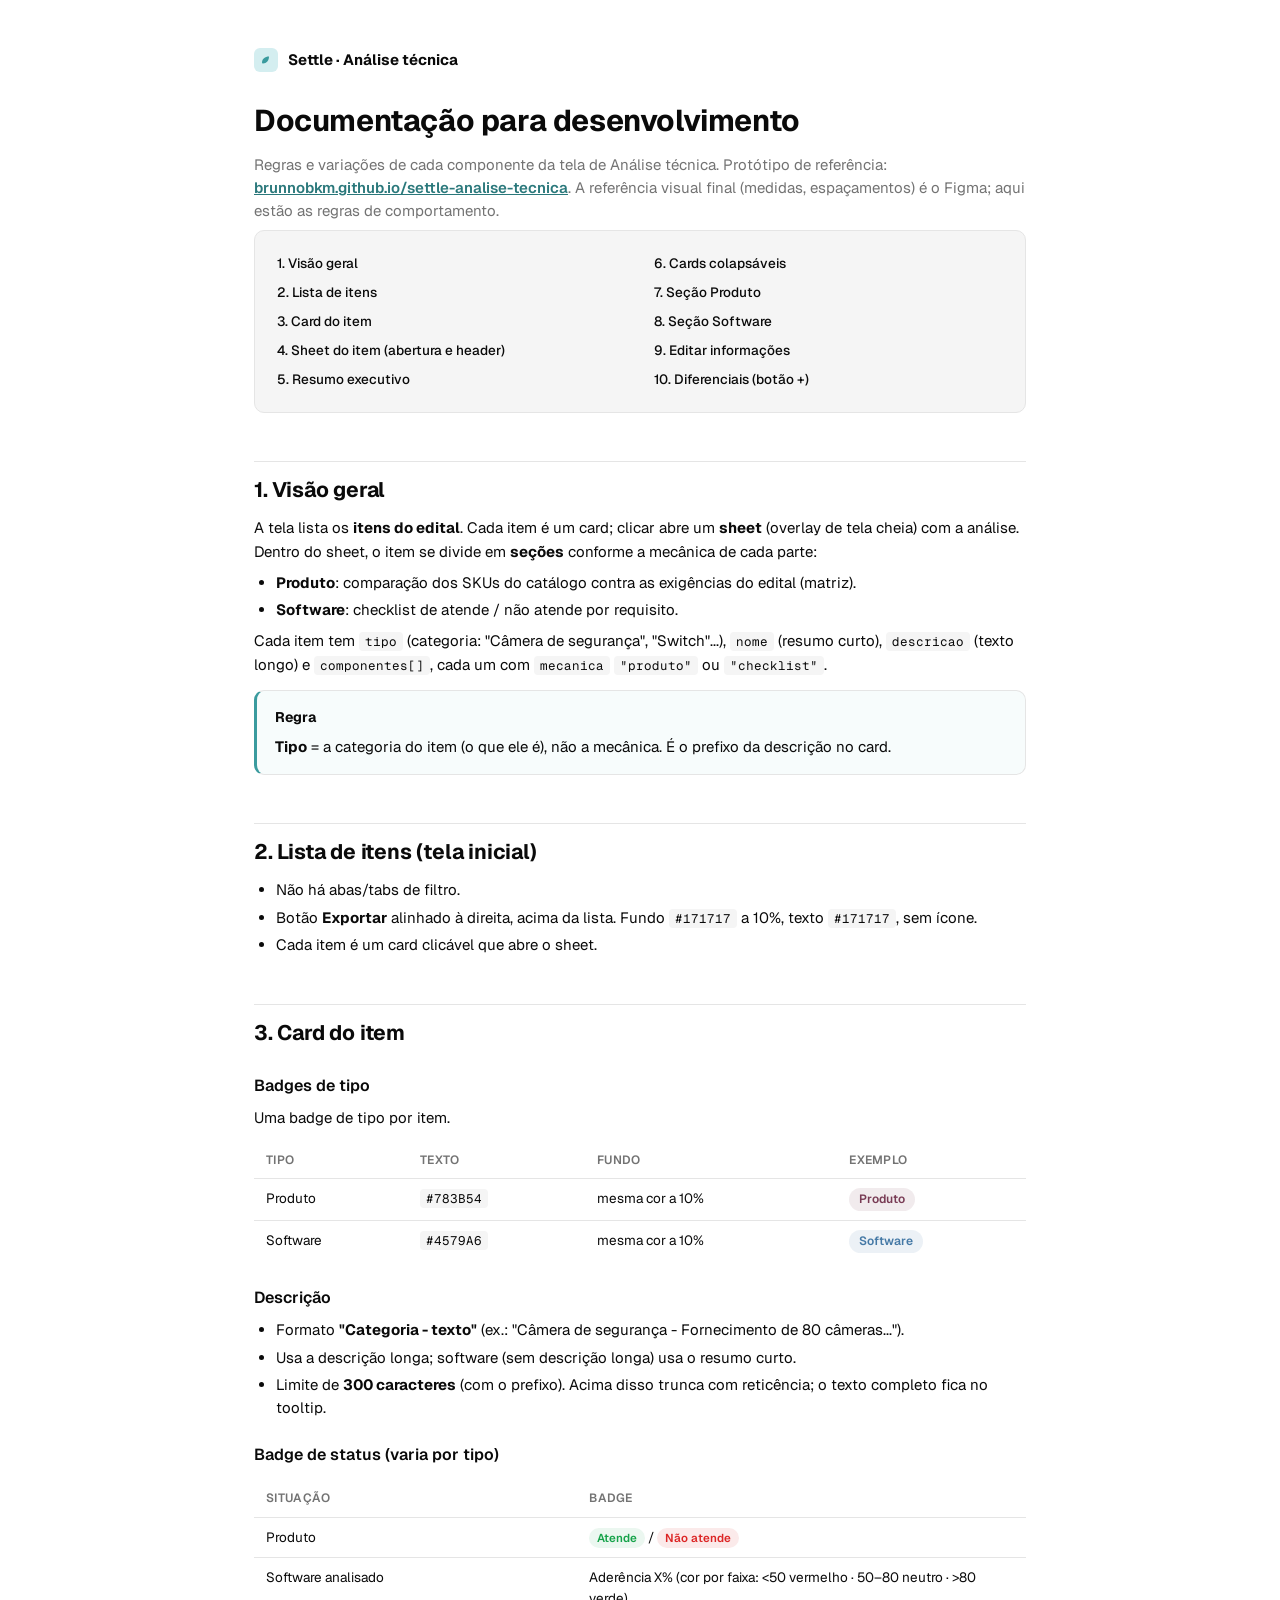
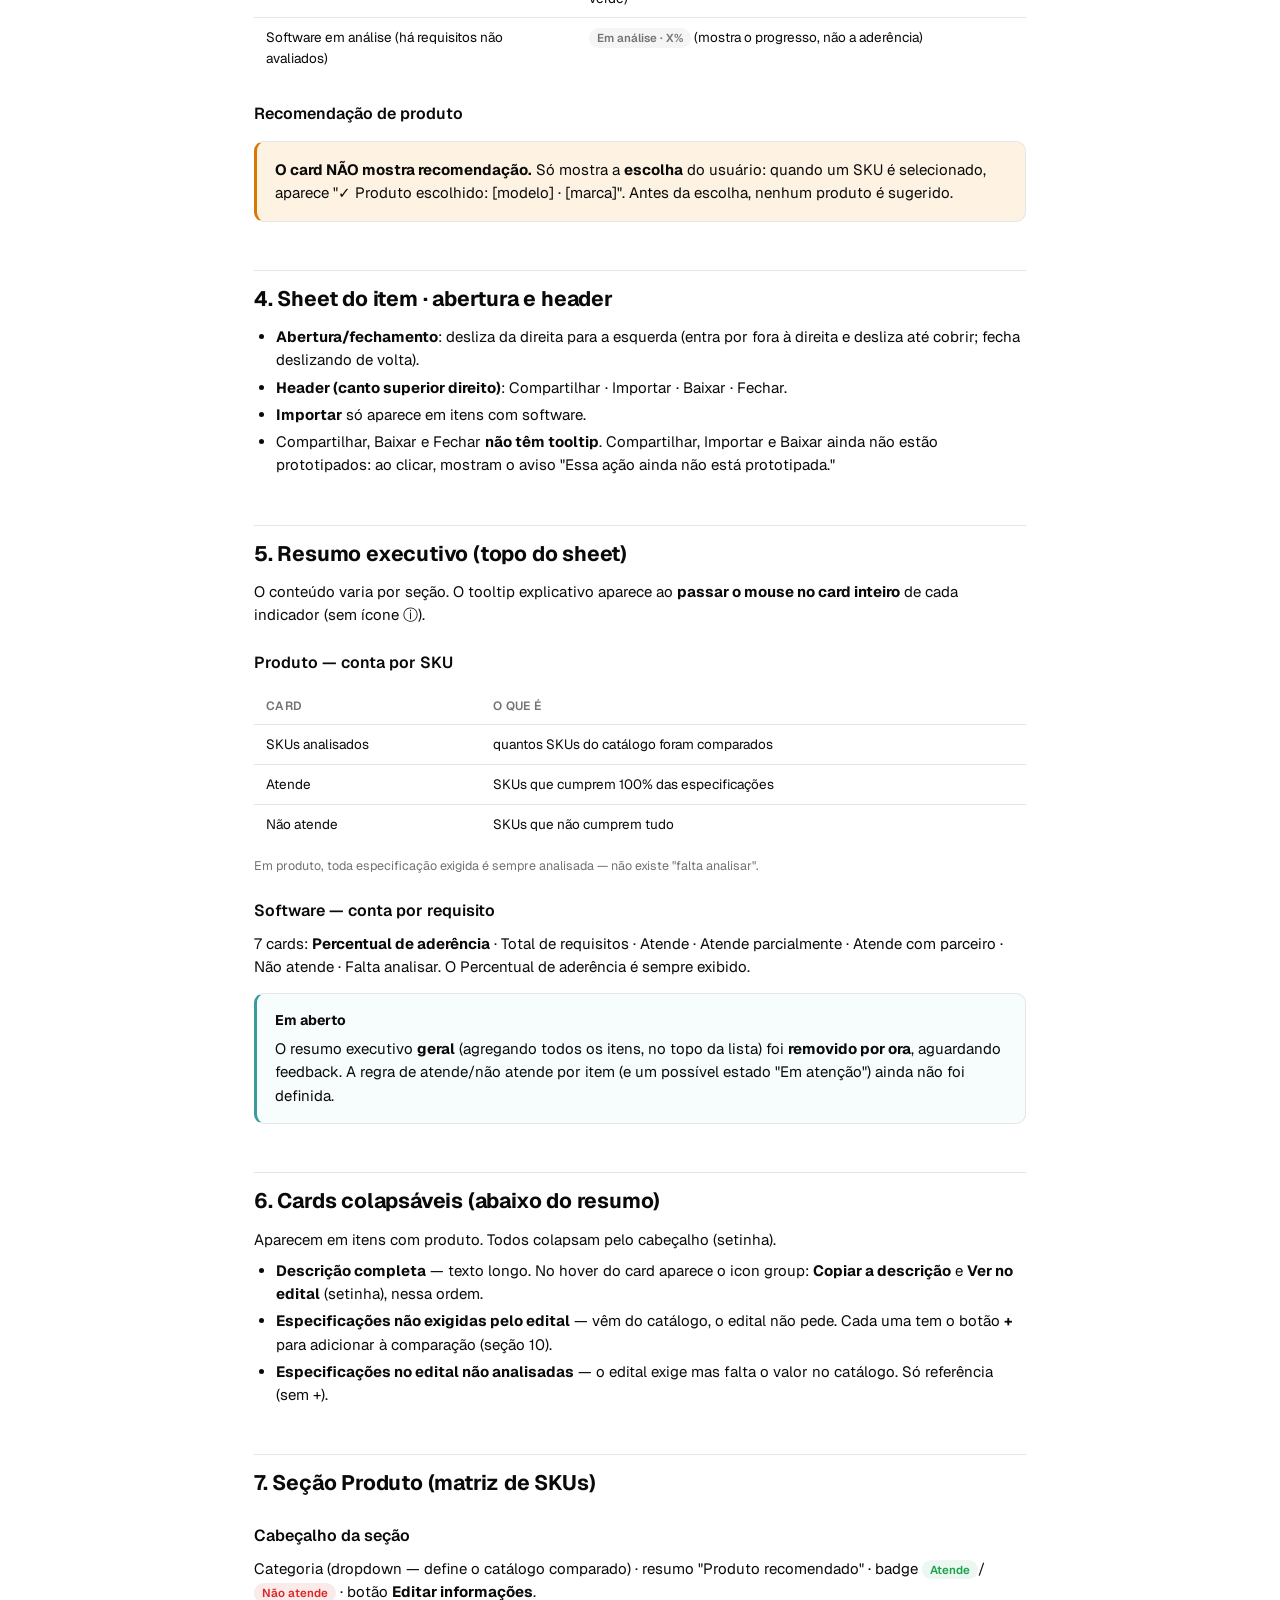
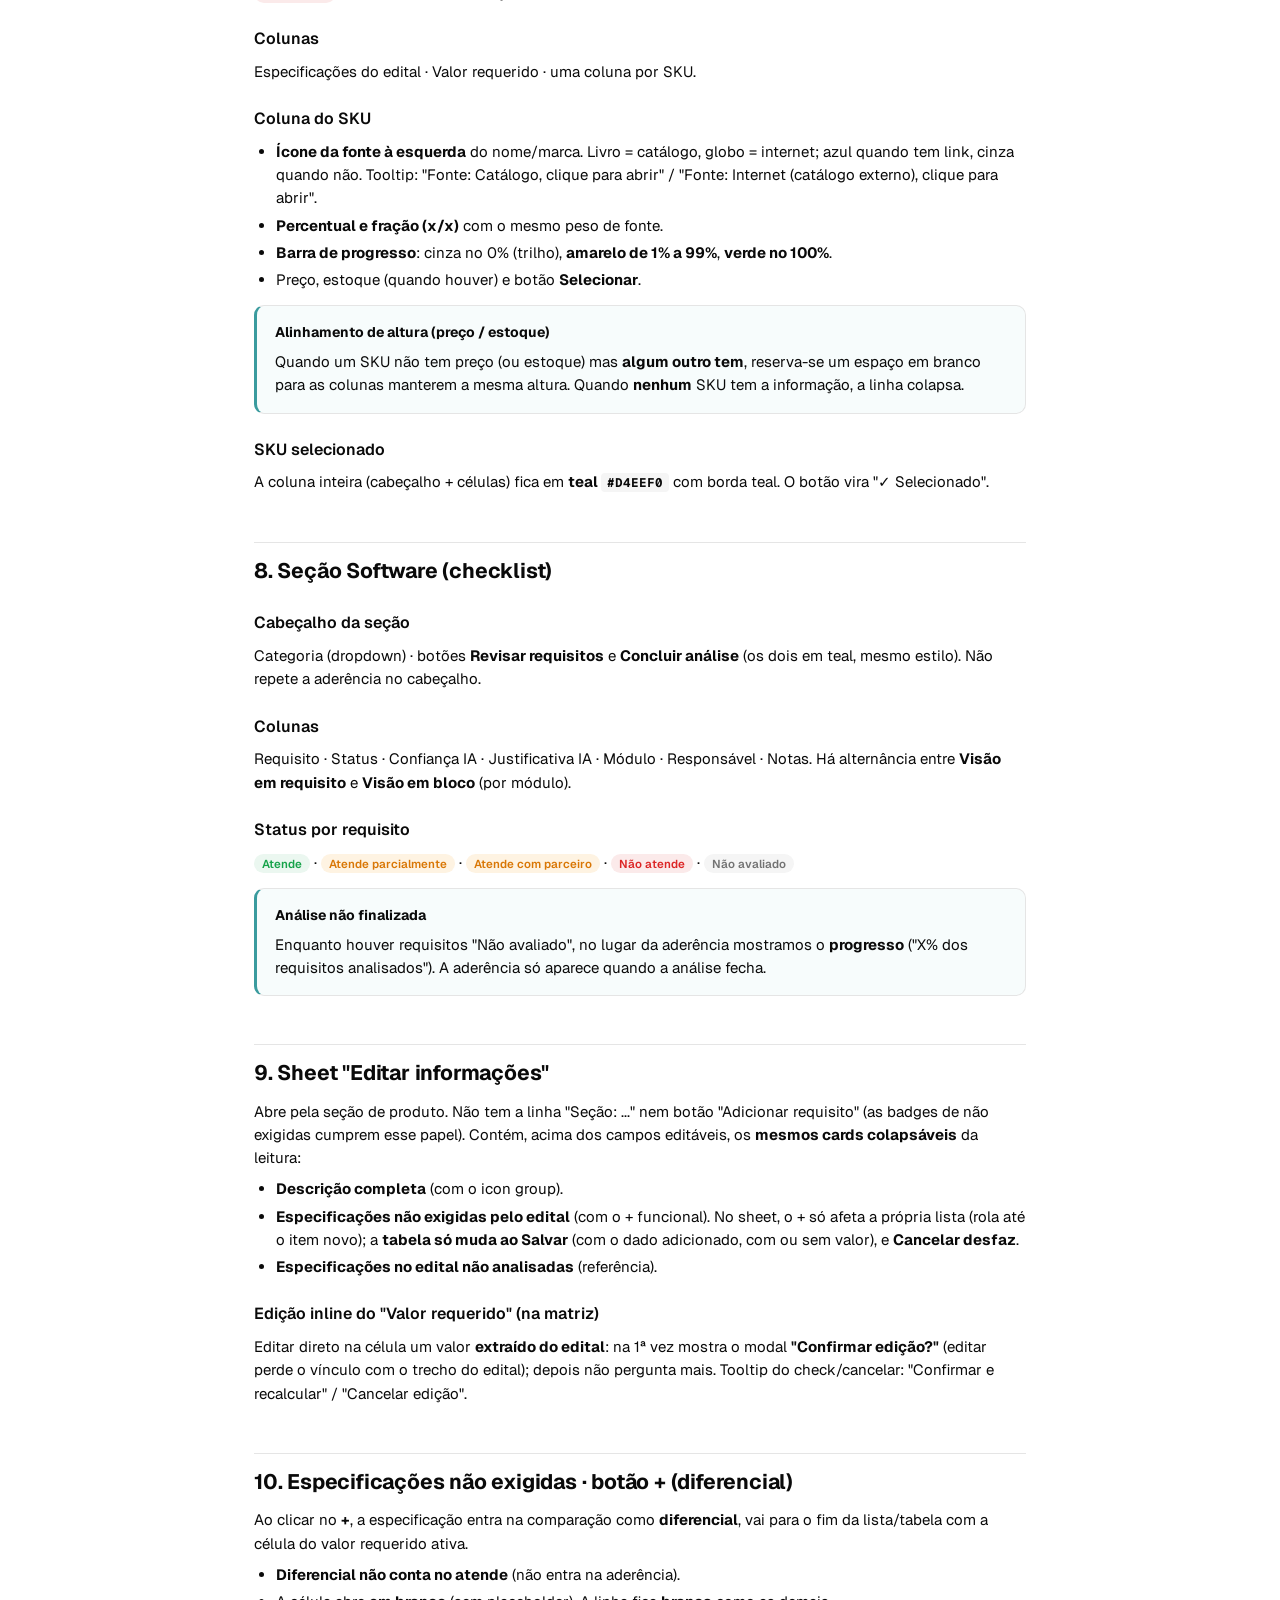
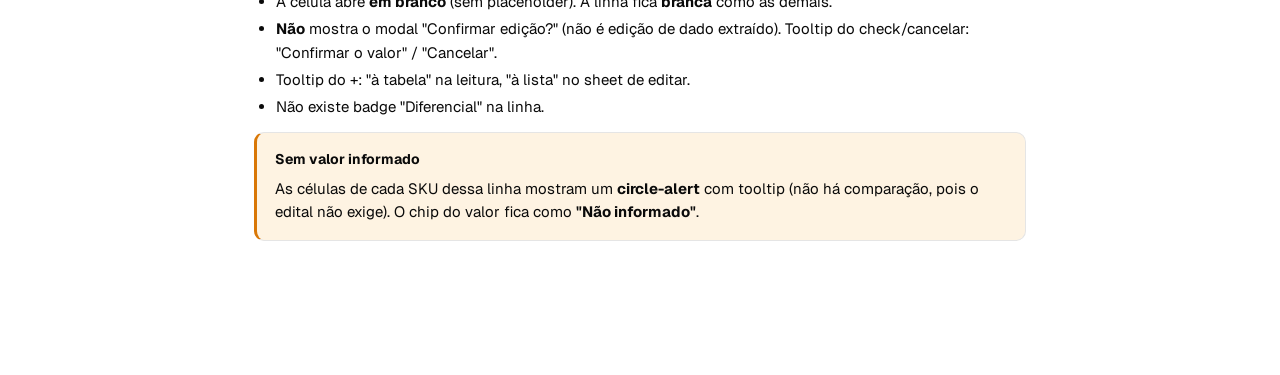
==== commit 4c614ff7: "Doc: corrige referencia morta a secao 12 e descreve o novo comportamento do '+' no sheet (so afeta o" ====
--- a/documentacao.html
+++ b/documentacao.html
@@ -126,7 +126,7 @@
       <li><b>Abertura/fechamento</b>: desliza da direita para a esquerda (entra por fora à direita e desliza até cobrir; fecha deslizando de volta).</li>
       <li><b>Header (canto superior direito)</b>: Compartilhar · Importar · Baixar · Fechar.</li>
       <li><b>Importar</b> só aparece em itens com software.</li>
-      <li>Compartilhar, Baixar e Fechar <b>não têm tooltip</b>. Compartilhar, Importar e Baixar são ações não prototipadas (seção 12).</li>
+      <li>Compartilhar, Baixar e Fechar <b>não têm tooltip</b>. Compartilhar, Importar e Baixar ainda não estão prototipados: ao clicar, mostram o aviso "Essa ação ainda não está prototipada."</li>
     </ul>
 
     <!-- 5 -->
@@ -185,7 +185,7 @@
     <p>Abre pela seção de produto. Não tem a linha "Seção: ..." nem botão "Adicionar requisito" (as badges de não exigidas cumprem esse papel). Contém, acima dos campos editáveis, os <b>mesmos cards colapsáveis</b> da leitura:</p>
     <ul>
       <li><b>Descrição completa</b> (com o icon group).</li>
-      <li><b>Especificações não exigidas pelo edital</b> (com o + funcional — adiciona à lista e rola até o fim).</li>
+      <li><b>Especificações não exigidas pelo edital</b> (com o + funcional). No sheet, o + só afeta a própria lista (rola até o item novo); a <b>tabela só muda ao Salvar</b> (com o dado adicionado, com ou sem valor), e <b>Cancelar desfaz</b>.</li>
       <li><b>Especificações no edital não analisadas</b> (referência).</li>
     </ul>
     <h3>Edição inline do "Valor requerido" (na matriz)</h3>
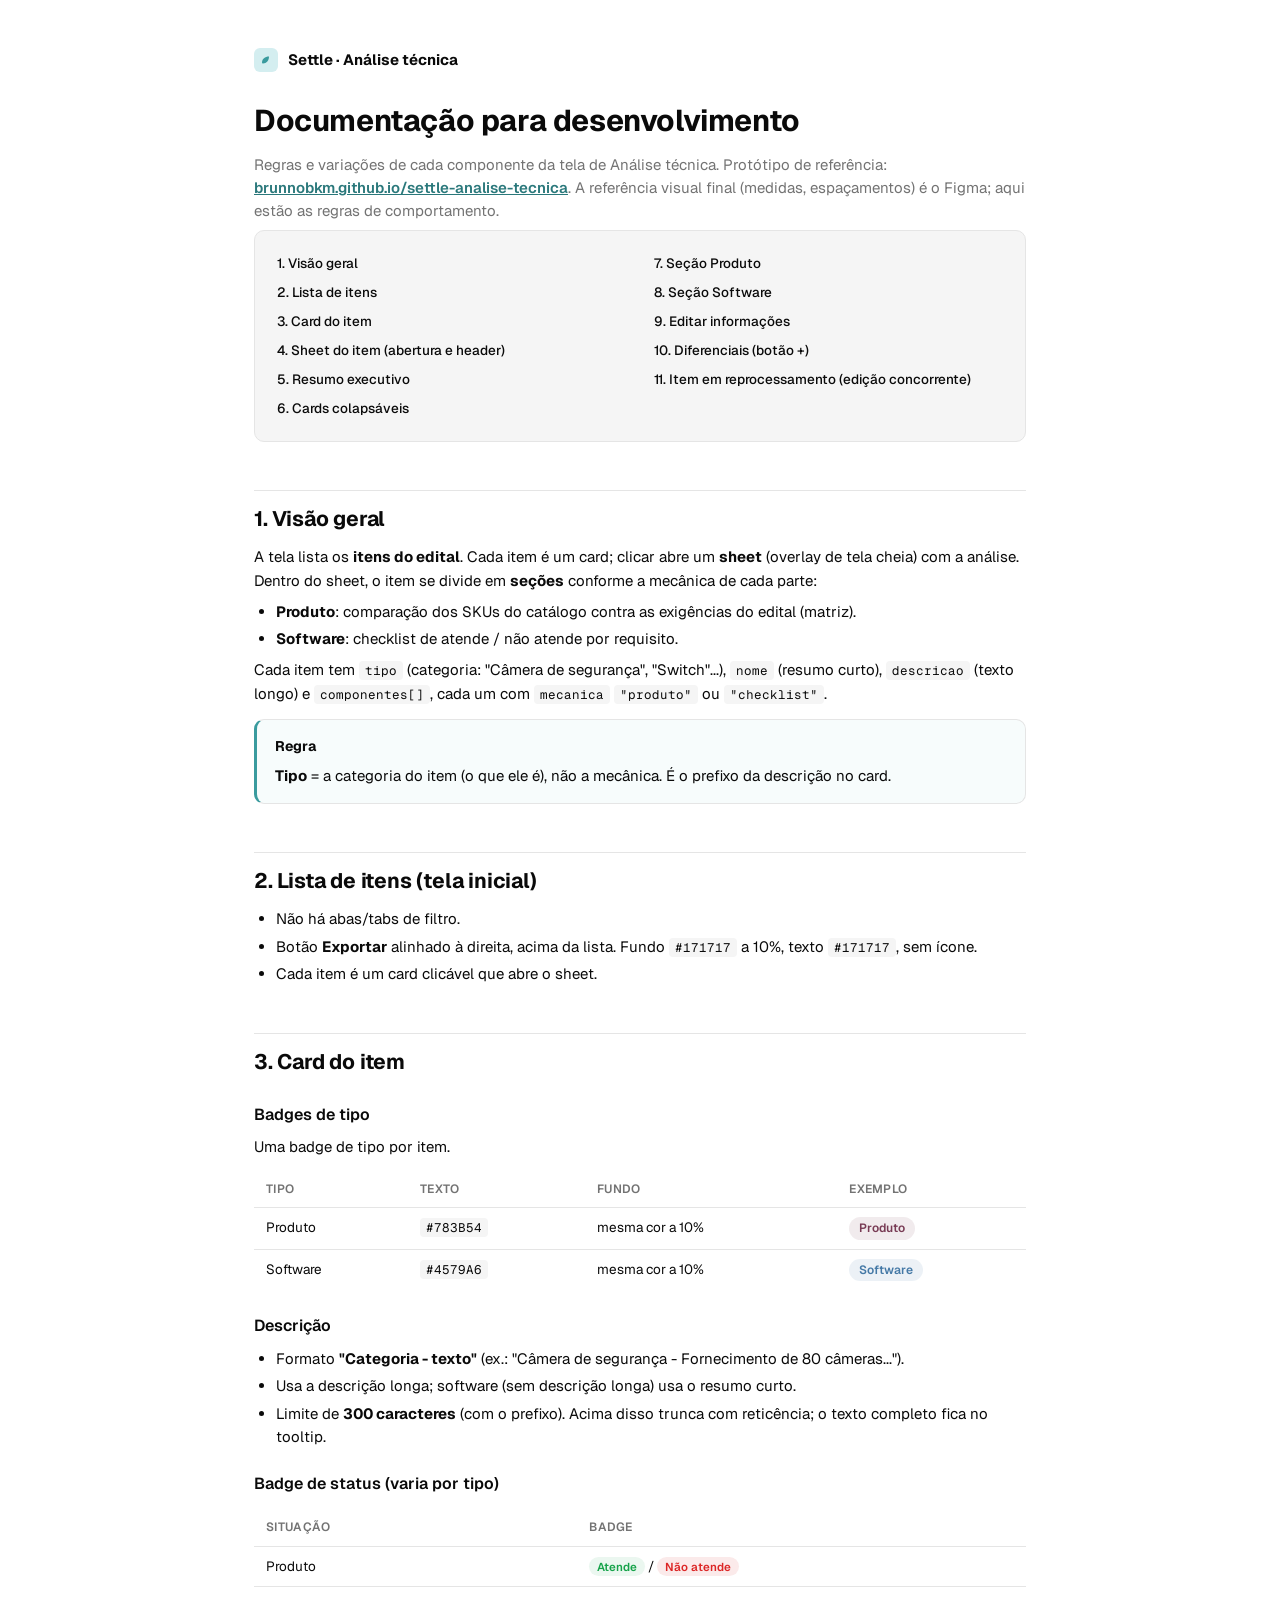
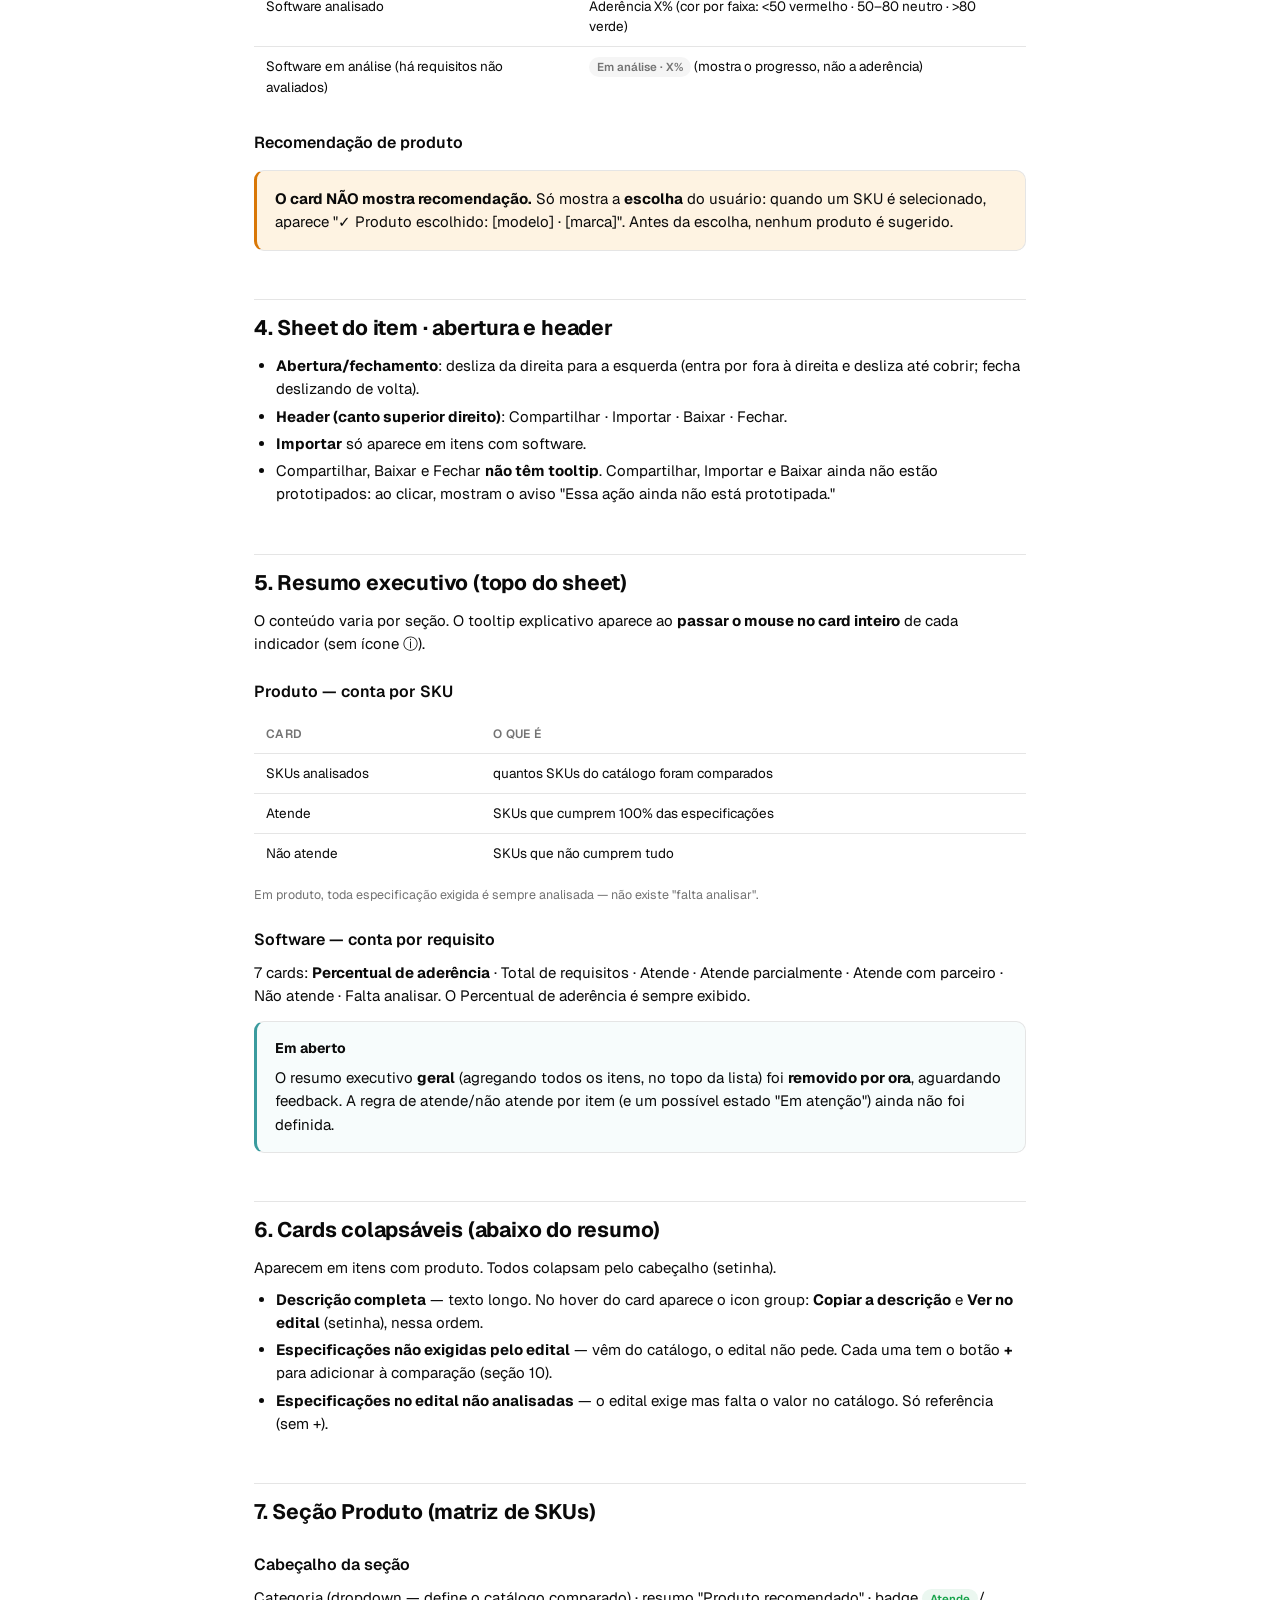
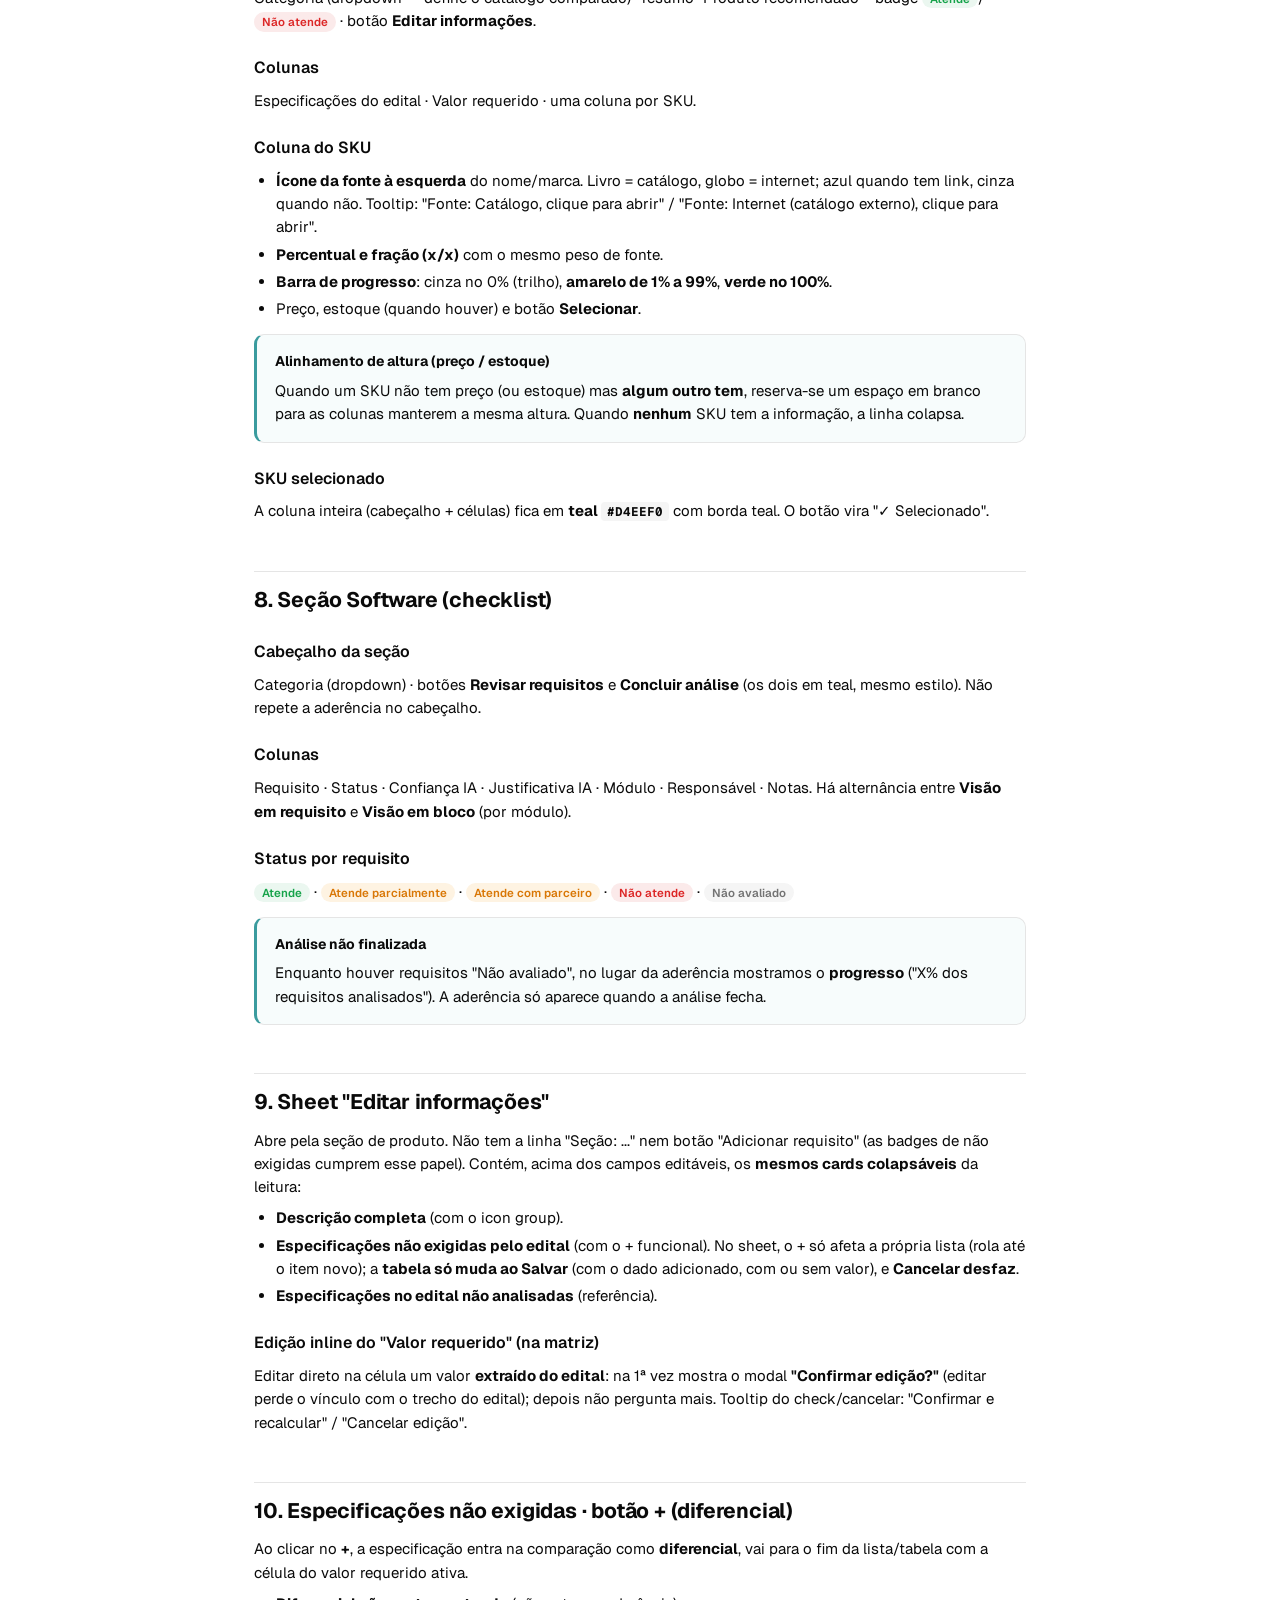
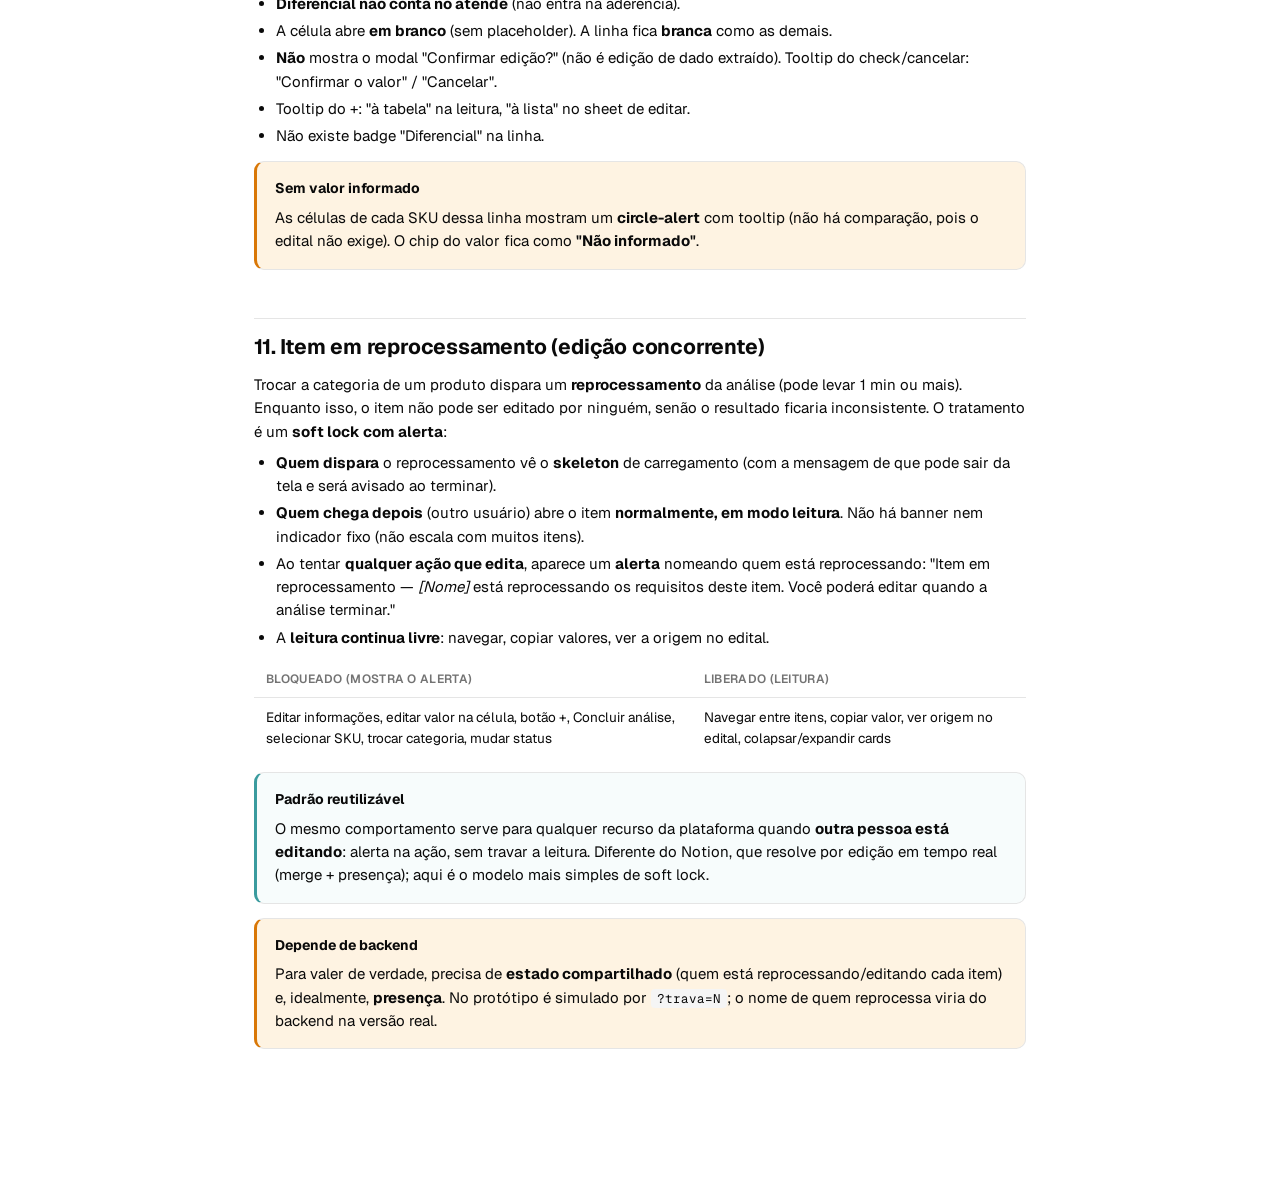
==== commit 1930232a: "Soft-lock: nome do demo vira 'Brunno Krier Martins'. Doc: nova secao 11 (Item em reprocessamento / e" ====
--- a/documentacao.html
+++ b/documentacao.html
@@ -75,6 +75,7 @@
       <a href="#software">8. Seção Software</a>
       <a href="#editar">9. Editar informações</a>
       <a href="#diferencial">10. Diferenciais (botão +)</a>
+      <a href="#concorrencia">11. Item em reprocessamento (edição concorrente)</a>
     </nav>
 
     <!-- 1 -->
@@ -203,6 +204,21 @@
     </ul>
     <div class="box warn"><h4>Sem valor informado</h4><p style="margin:0">As células de cada SKU dessa linha mostram um <b>circle-alert</b> com tooltip (não há comparação, pois o edital não exige). O chip do valor fica como <b>"Não informado"</b>.</p></div>
 
+    <!-- 11 -->
+    <h2 id="concorrencia">11. Item em reprocessamento (edição concorrente)</h2>
+    <p>Trocar a categoria de um produto dispara um <b>reprocessamento</b> da análise (pode levar 1 min ou mais). Enquanto isso, o item não pode ser editado por ninguém, senão o resultado ficaria inconsistente. O tratamento é um <b>soft lock com alerta</b>:</p>
+    <ul>
+      <li><b>Quem dispara</b> o reprocessamento vê o <b>skeleton</b> de carregamento (com a mensagem de que pode sair da tela e será avisado ao terminar).</li>
+      <li><b>Quem chega depois</b> (outro usuário) abre o item <b>normalmente, em modo leitura</b>. Não há banner nem indicador fixo (não escala com muitos itens).</li>
+      <li>Ao tentar <b>qualquer ação que edita</b>, aparece um <b>alerta</b> nomeando quem está reprocessando: "Item em reprocessamento — <i>[Nome]</i> está reprocessando os requisitos deste item. Você poderá editar quando a análise terminar."</li>
+      <li>A <b>leitura continua livre</b>: navegar, copiar valores, ver a origem no edital.</li>
+    </ul>
+    <table>
+      <tr><th>Bloqueado (mostra o alerta)</th><th>Liberado (leitura)</th></tr>
+      <tr><td>Editar informações, editar valor na célula, botão +, Concluir análise, selecionar SKU, trocar categoria, mudar status</td><td>Navegar entre itens, copiar valor, ver origem no edital, colapsar/expandir cards</td></tr>
+    </table>
+    <div class="box tip"><h4>Padrão reutilizável</h4><p style="margin:0">O mesmo comportamento serve para qualquer recurso da plataforma quando <b>outra pessoa está editando</b>: alerta na ação, sem travar a leitura. Diferente do Notion, que resolve por edição em tempo real (merge + presença); aqui é o modelo mais simples de soft lock.</p></div>
+    <div class="box warn"><h4>Depende de backend</h4><p style="margin:0">Para valer de verdade, precisa de <b>estado compartilhado</b> (quem está reprocessando/editando cada item) e, idealmente, <b>presença</b>. No protótipo é simulado por <code>?trava=N</code>; o nome de quem reprocessa viria do backend na versão real.</p></div>
   </div>
 </body>
 </html>
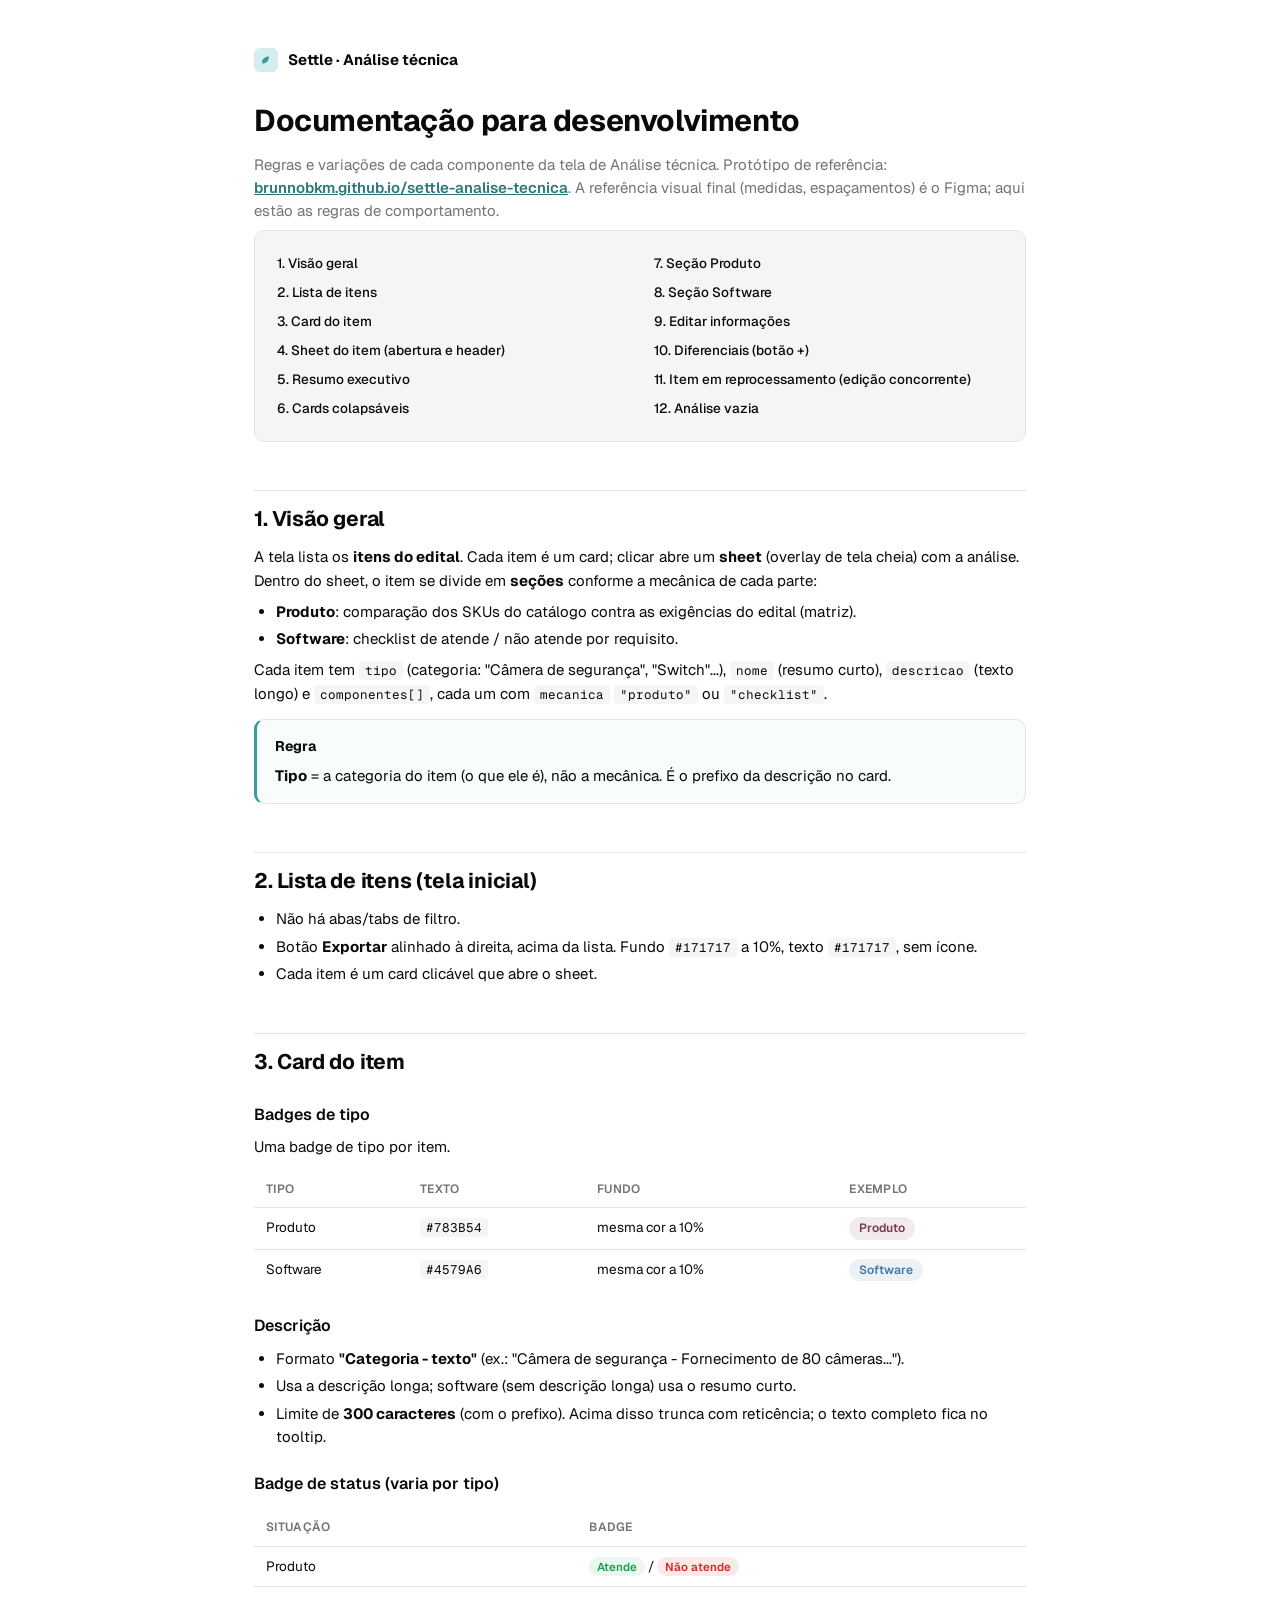
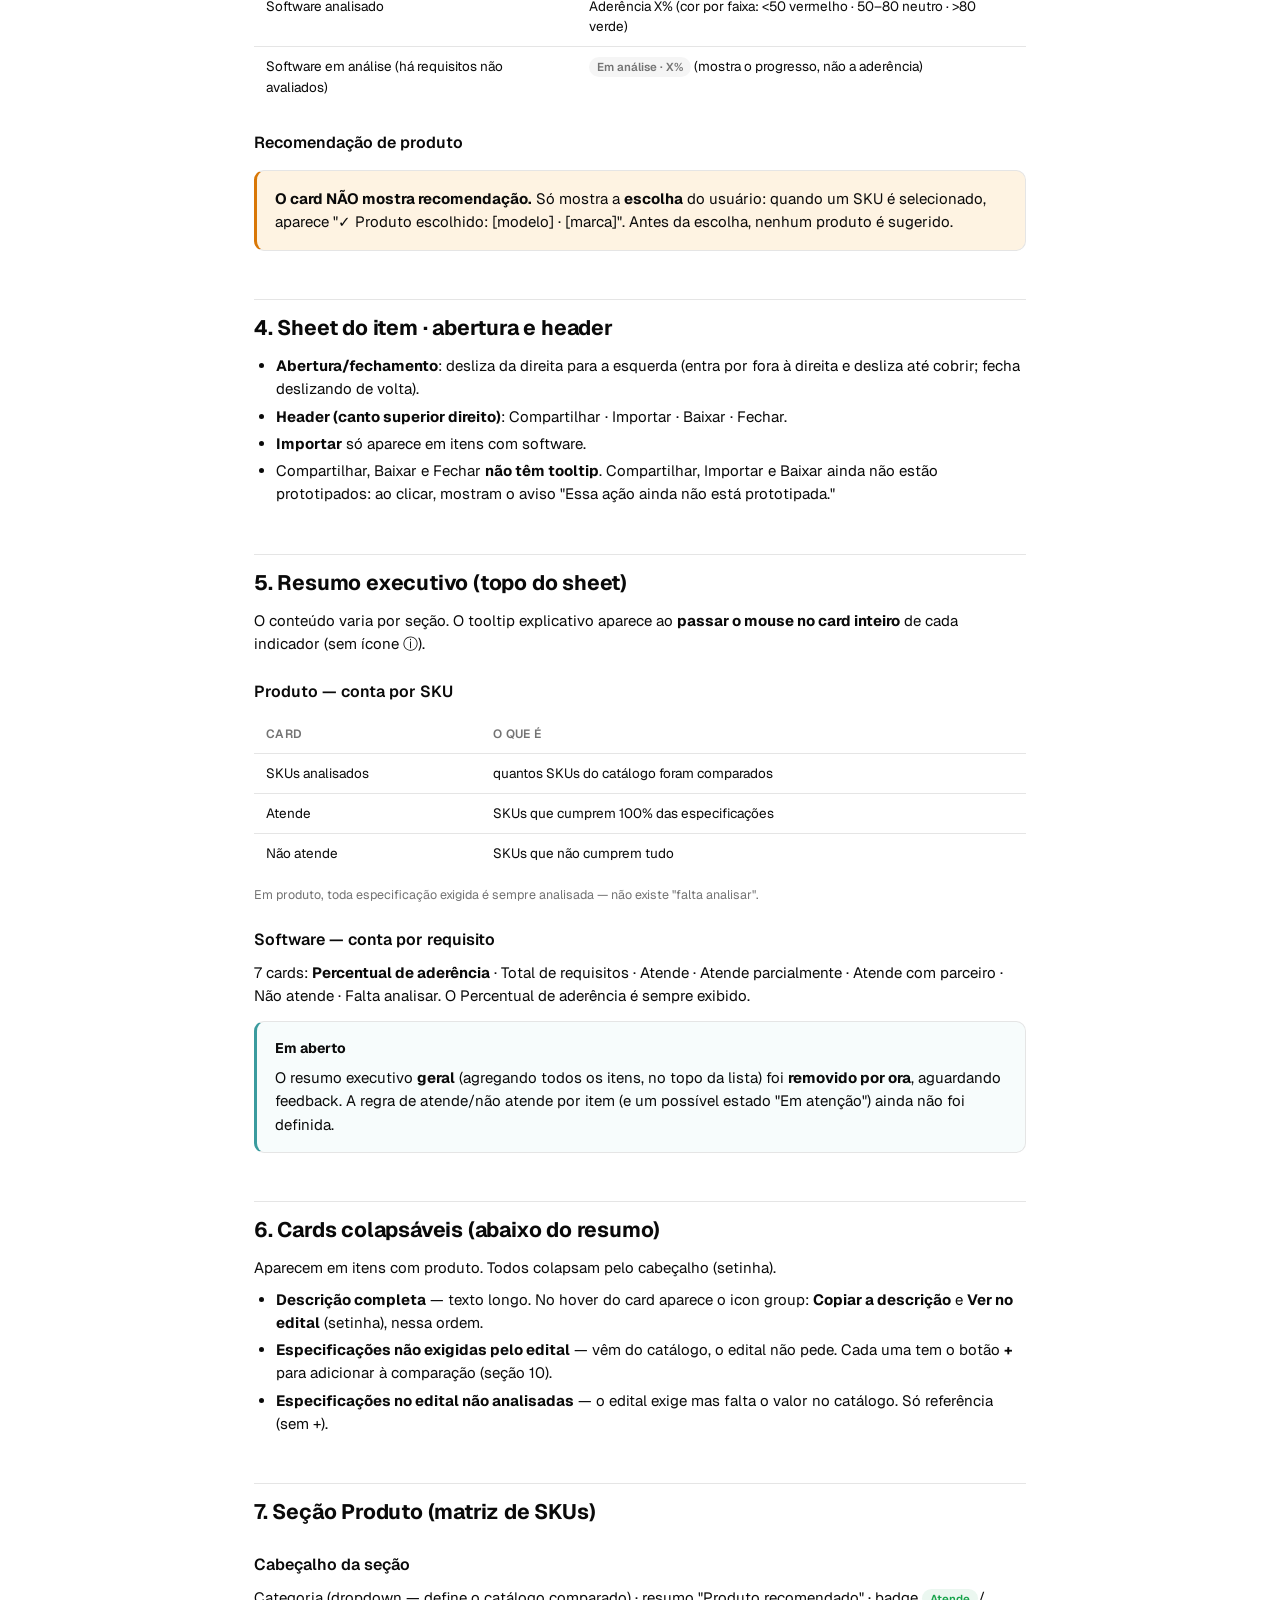
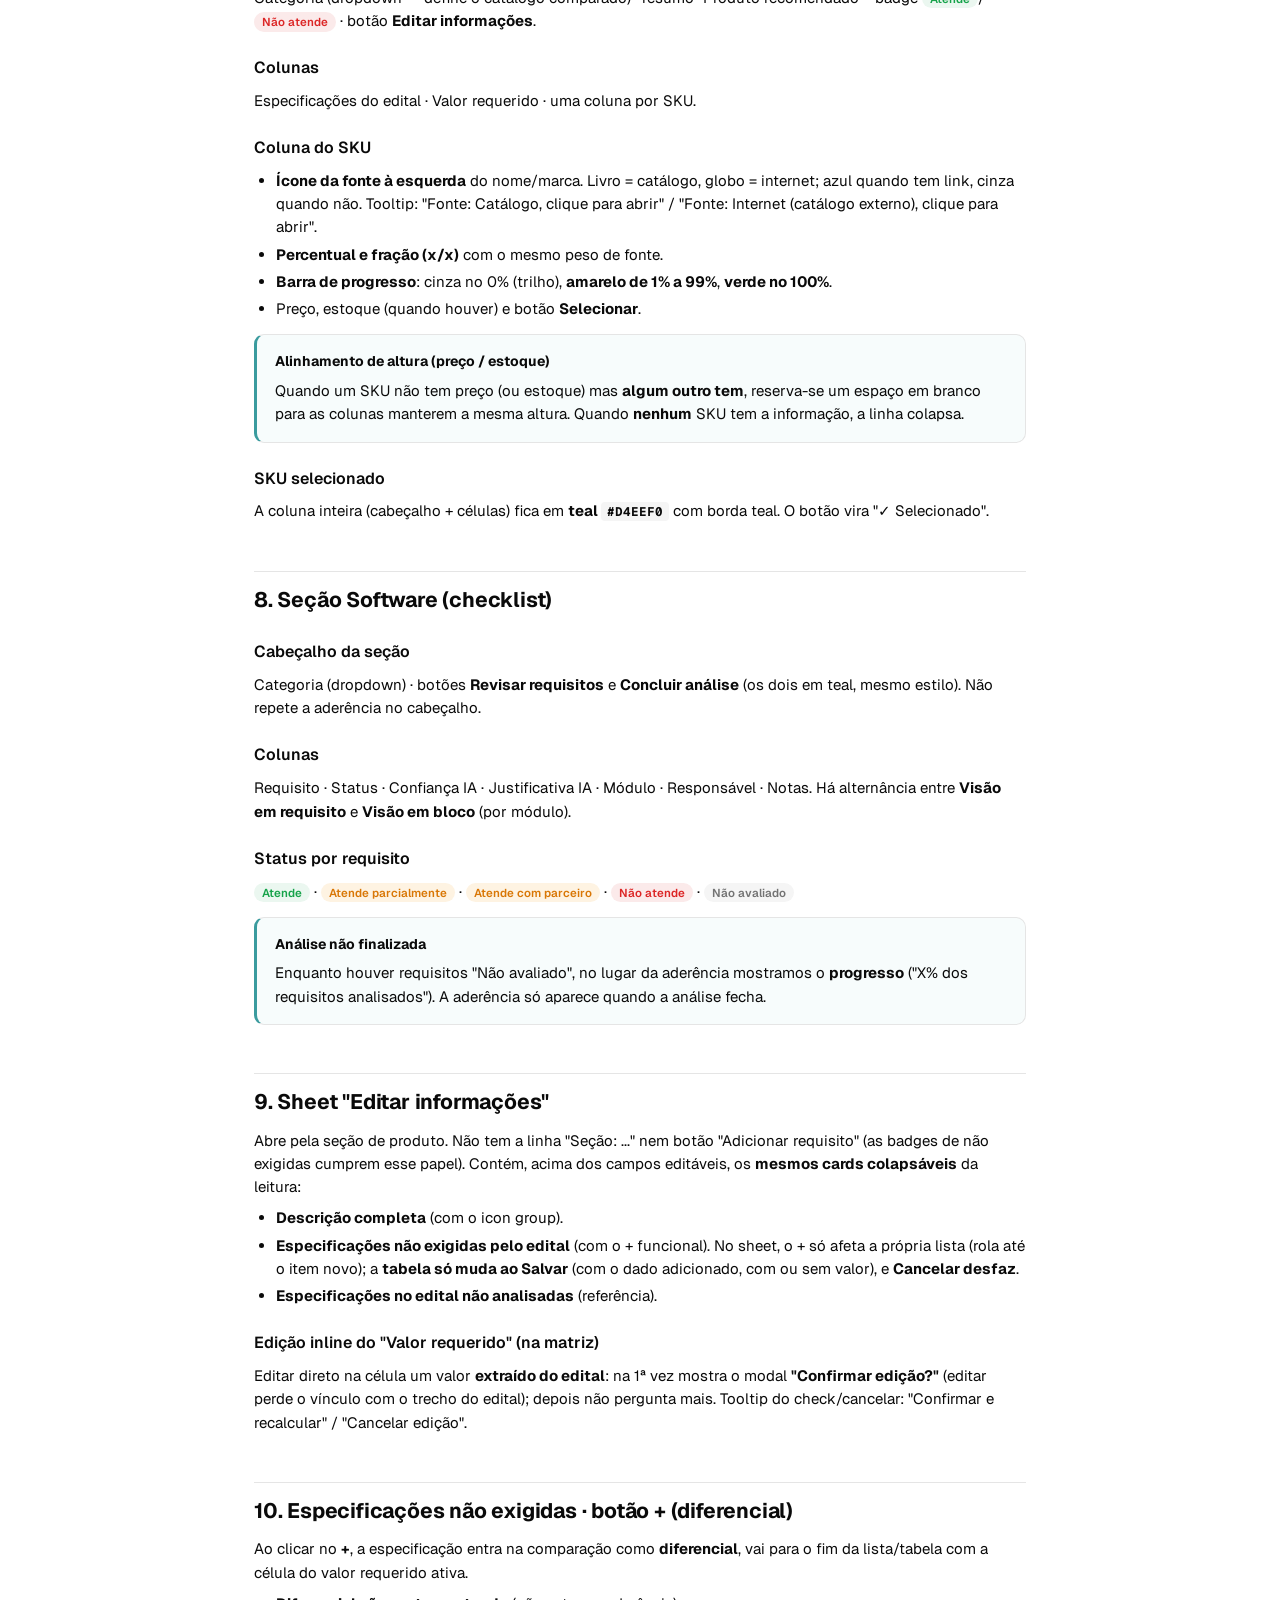
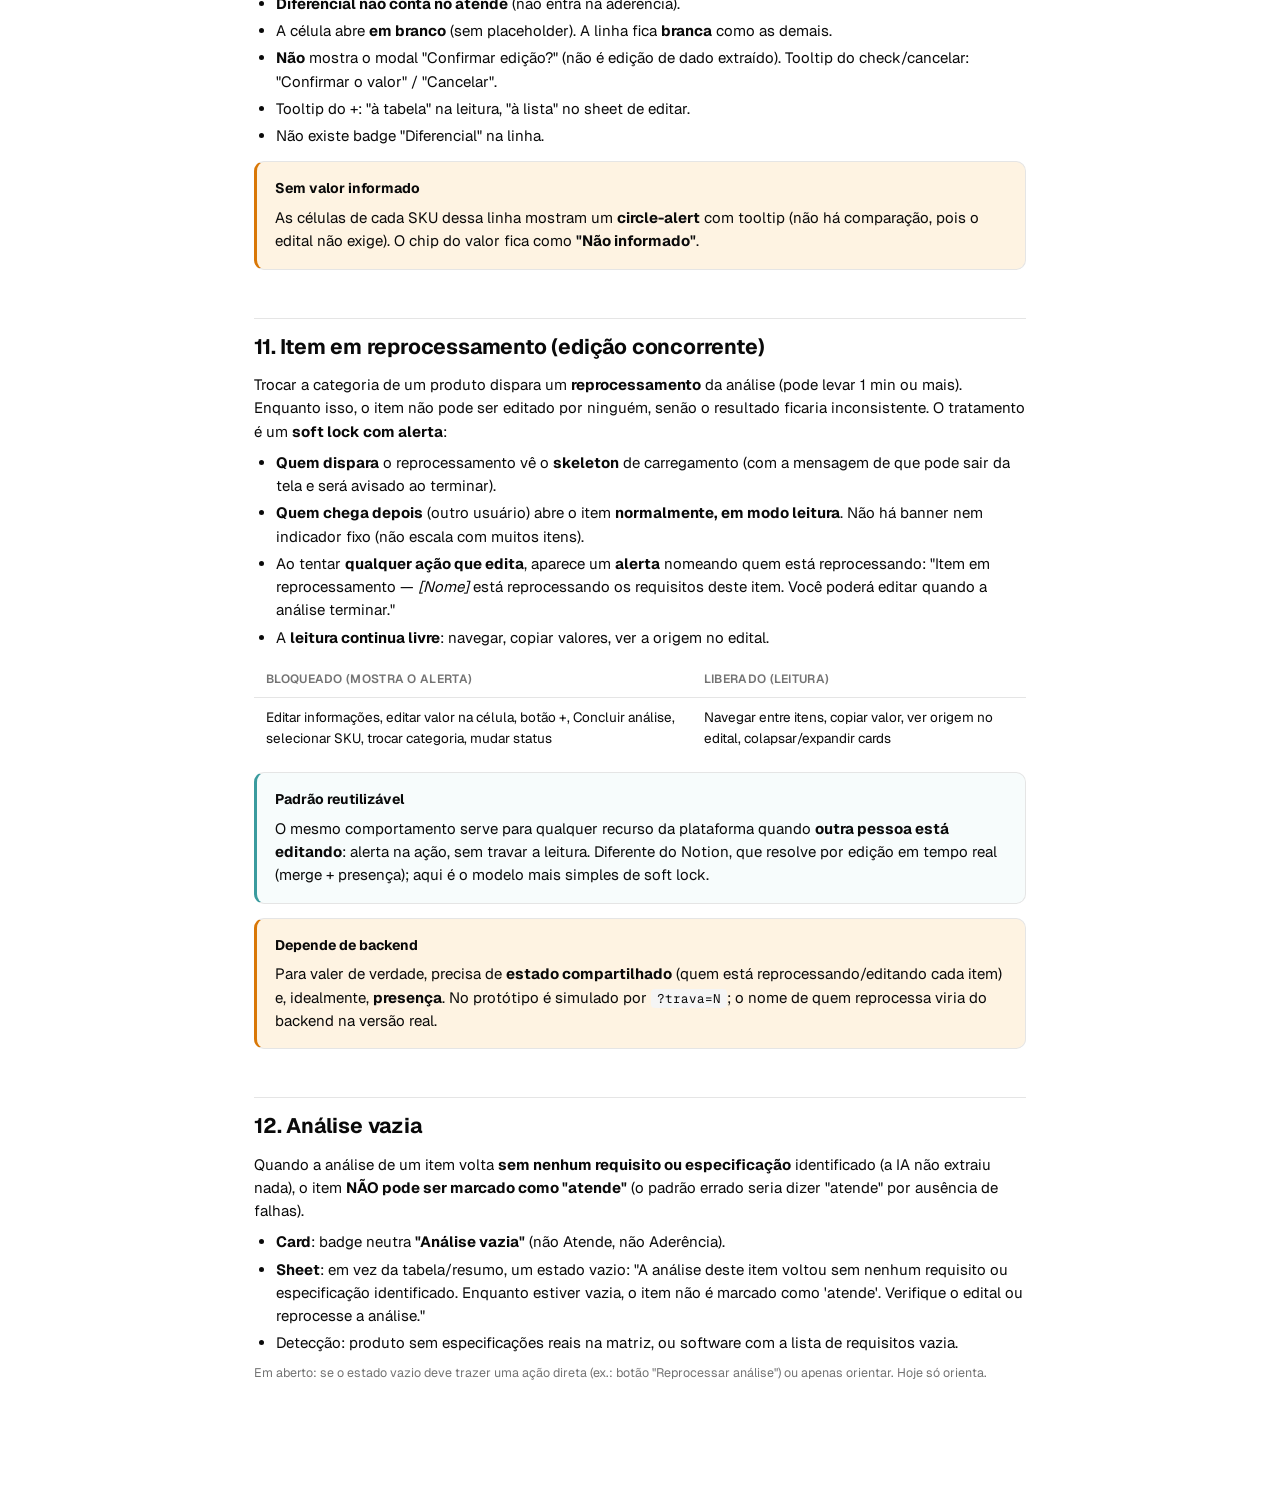
==== commit ef7a85c3: "Doc: nova secao 12 (Analise vazia) Co-Authored-By: Claude Opus 4.8 <noreply@anthropic.com>" ====
--- a/documentacao.html
+++ b/documentacao.html
@@ -76,6 +76,7 @@
       <a href="#editar">9. Editar informações</a>
       <a href="#diferencial">10. Diferenciais (botão +)</a>
       <a href="#concorrencia">11. Item em reprocessamento (edição concorrente)</a>
+      <a href="#vazia">12. Análise vazia</a>
     </nav>
 
     <!-- 1 -->
@@ -219,6 +220,16 @@
     </table>
     <div class="box tip"><h4>Padrão reutilizável</h4><p style="margin:0">O mesmo comportamento serve para qualquer recurso da plataforma quando <b>outra pessoa está editando</b>: alerta na ação, sem travar a leitura. Diferente do Notion, que resolve por edição em tempo real (merge + presença); aqui é o modelo mais simples de soft lock.</p></div>
     <div class="box warn"><h4>Depende de backend</h4><p style="margin:0">Para valer de verdade, precisa de <b>estado compartilhado</b> (quem está reprocessando/editando cada item) e, idealmente, <b>presença</b>. No protótipo é simulado por <code>?trava=N</code>; o nome de quem reprocessa viria do backend na versão real.</p></div>
+
+    <!-- 12 -->
+    <h2 id="vazia">12. Análise vazia</h2>
+    <p>Quando a análise de um item volta <b>sem nenhum requisito ou especificação</b> identificado (a IA não extraiu nada), o item <b>NÃO pode ser marcado como "atende"</b> (o padrão errado seria dizer "atende" por ausência de falhas).</p>
+    <ul>
+      <li><b>Card</b>: badge neutra <b>"Análise vazia"</b> (não Atende, não Aderência).</li>
+      <li><b>Sheet</b>: em vez da tabela/resumo, um estado vazio: "A análise deste item voltou sem nenhum requisito ou especificação identificado. Enquanto estiver vazia, o item não é marcado como 'atende'. Verifique o edital ou reprocesse a análise."</li>
+      <li>Detecção: produto sem especificações reais na matriz, ou software com a lista de requisitos vazia.</li>
+    </ul>
+    <p class="note">Em aberto: se o estado vazio deve trazer uma ação direta (ex.: botão "Reprocessar análise") ou apenas orientar. Hoje só orienta.</p>
   </div>
 </body>
 </html>
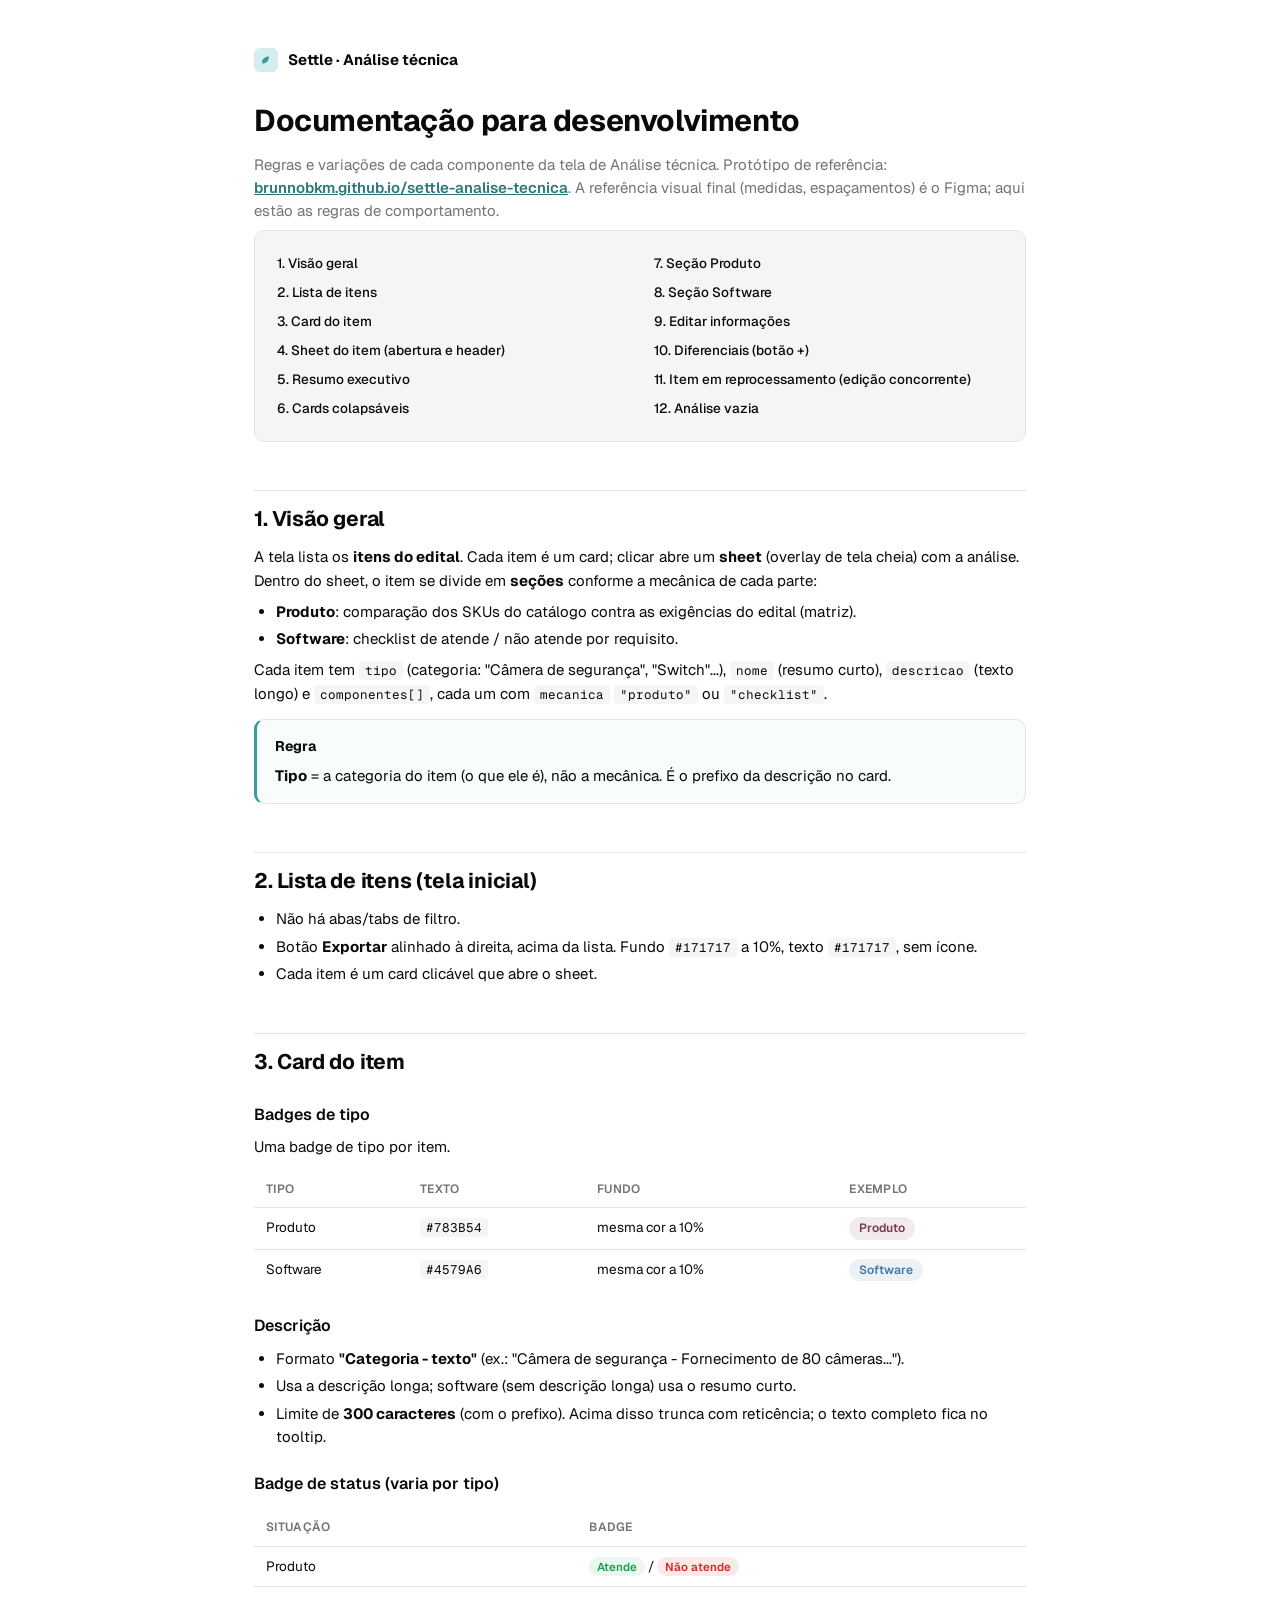
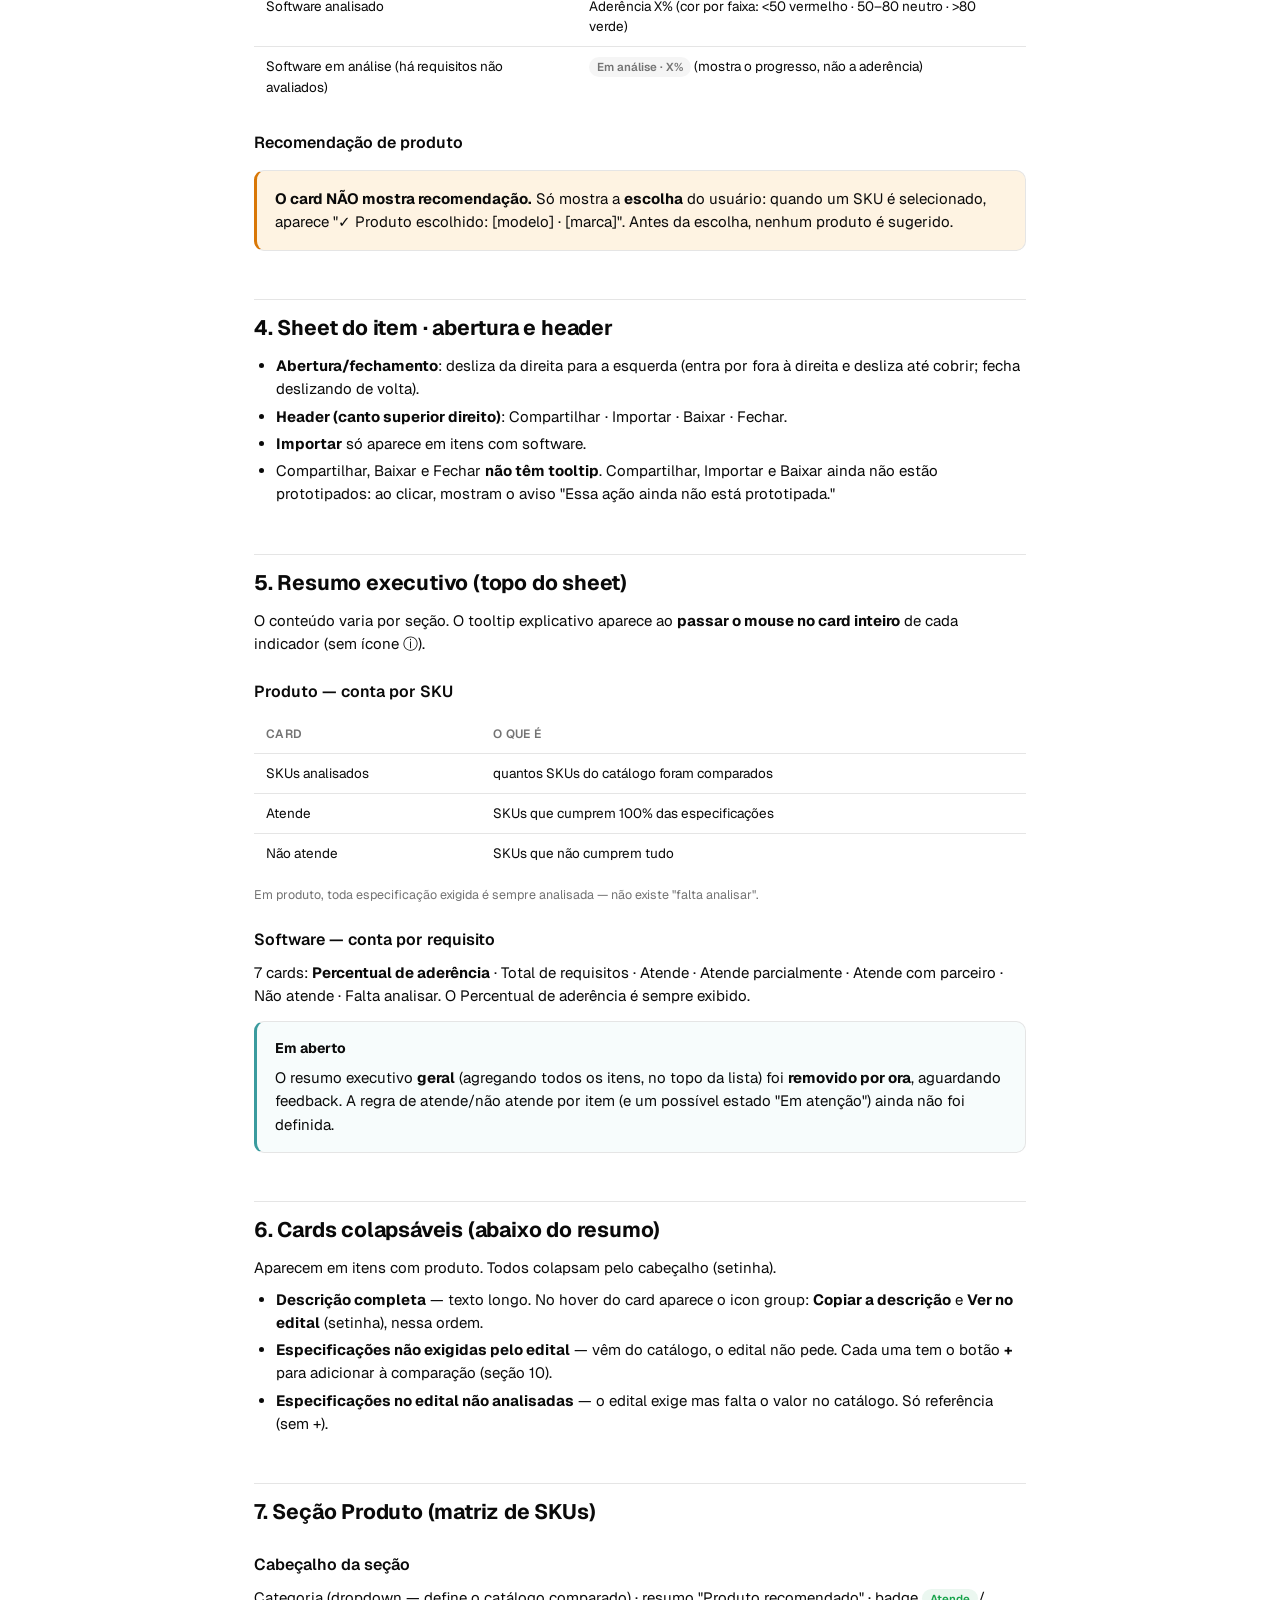
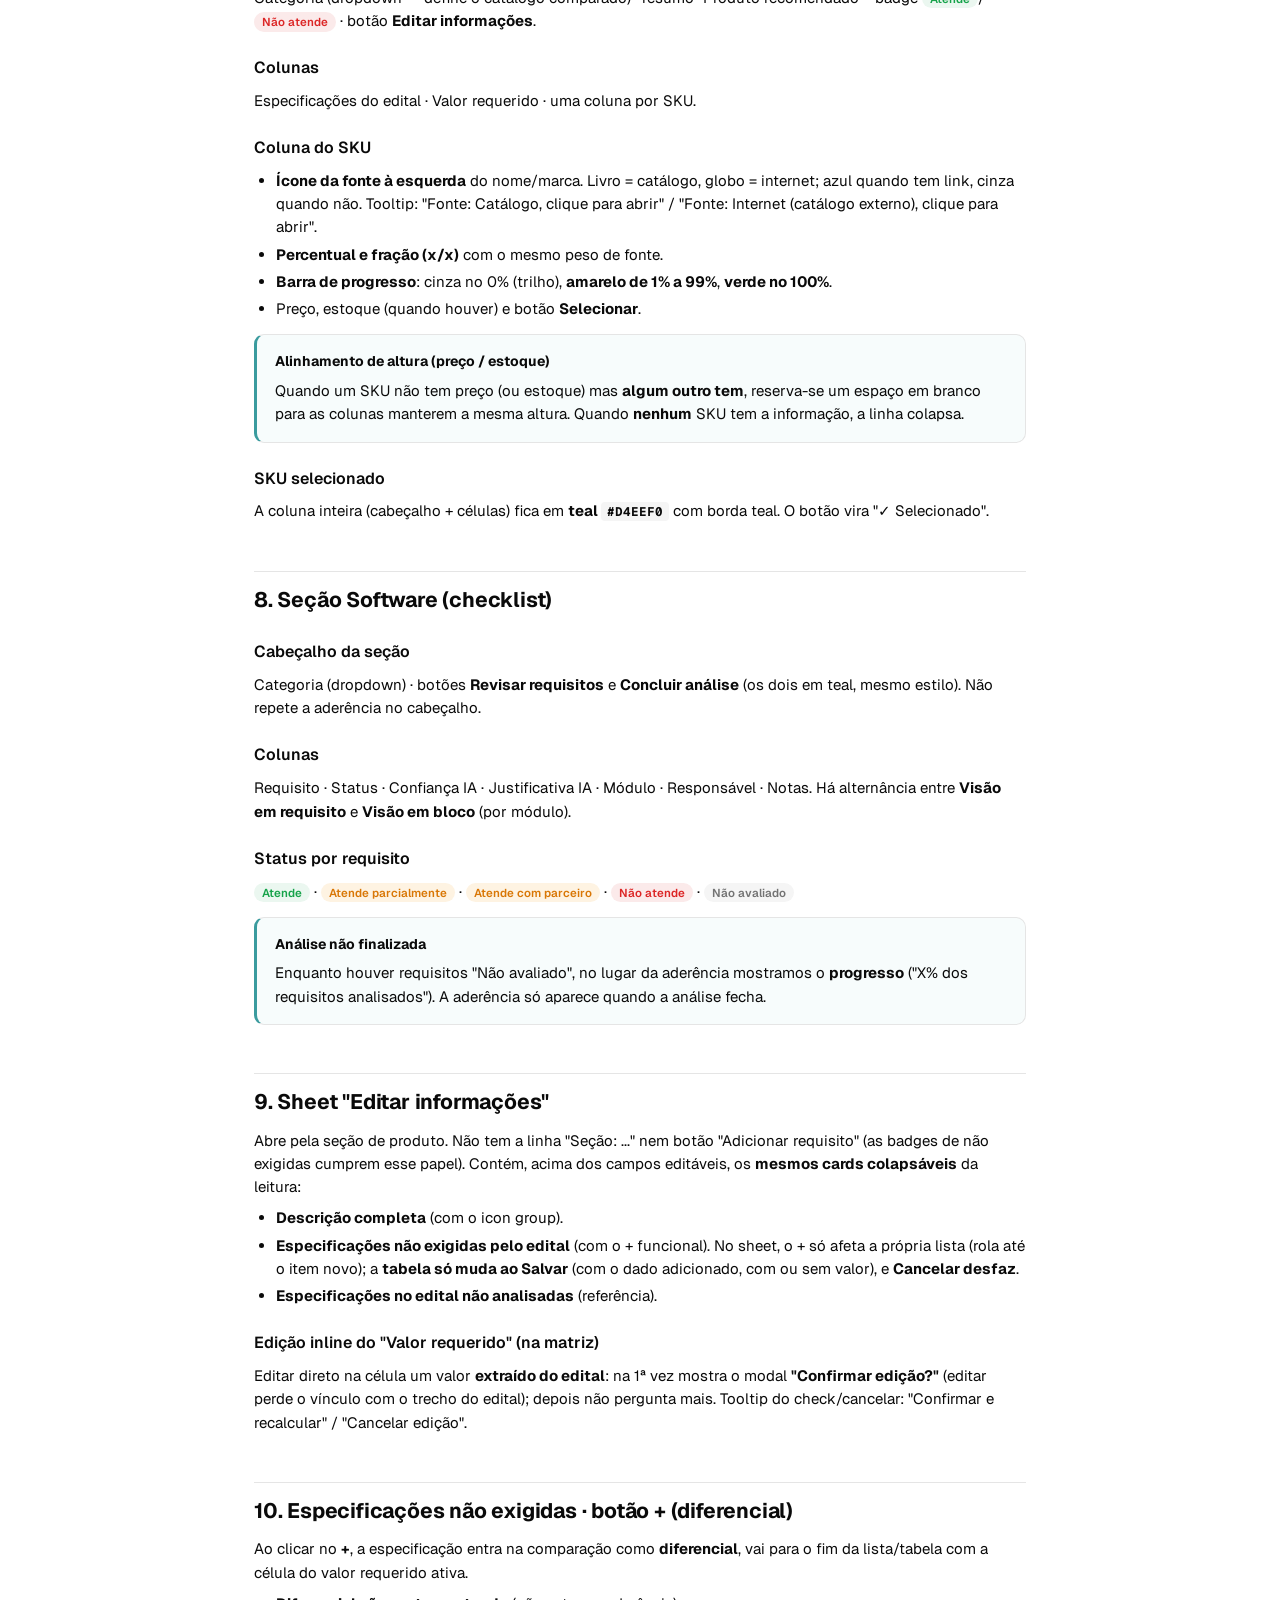
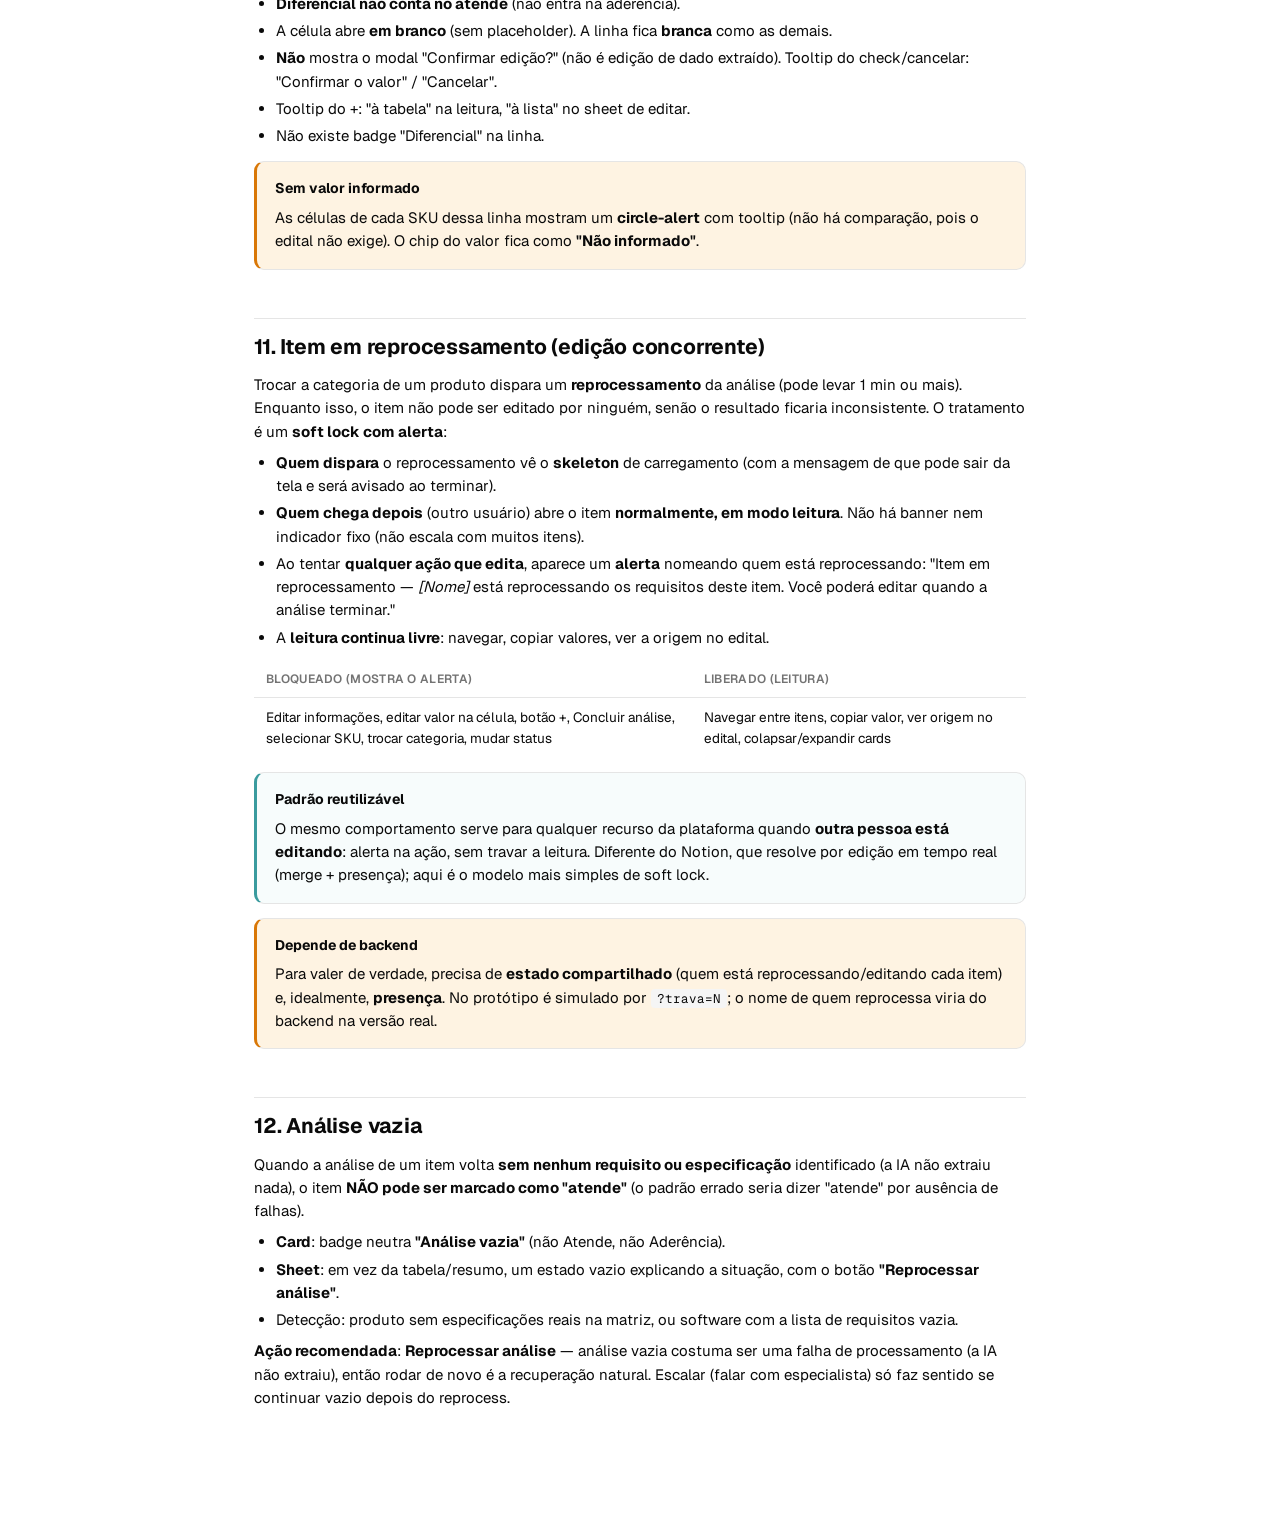
==== commit 32a1a3fb: "Doc secao 12: estado vazio agora tem botao 'Reprocessar analise' (acao recomendada) Co-Authored-By: " ====
--- a/documentacao.html
+++ b/documentacao.html
@@ -226,10 +226,10 @@
     <p>Quando a análise de um item volta <b>sem nenhum requisito ou especificação</b> identificado (a IA não extraiu nada), o item <b>NÃO pode ser marcado como "atende"</b> (o padrão errado seria dizer "atende" por ausência de falhas).</p>
     <ul>
       <li><b>Card</b>: badge neutra <b>"Análise vazia"</b> (não Atende, não Aderência).</li>
-      <li><b>Sheet</b>: em vez da tabela/resumo, um estado vazio: "A análise deste item voltou sem nenhum requisito ou especificação identificado. Enquanto estiver vazia, o item não é marcado como 'atende'. Verifique o edital ou reprocesse a análise."</li>
+      <li><b>Sheet</b>: em vez da tabela/resumo, um estado vazio explicando a situação, com o botão <b>"Reprocessar análise"</b>.</li>
       <li>Detecção: produto sem especificações reais na matriz, ou software com a lista de requisitos vazia.</li>
     </ul>
-    <p class="note">Em aberto: se o estado vazio deve trazer uma ação direta (ex.: botão "Reprocessar análise") ou apenas orientar. Hoje só orienta.</p>
+    <p><b>Ação recomendada</b>: <b>Reprocessar análise</b> — análise vazia costuma ser uma falha de processamento (a IA não extraiu), então rodar de novo é a recuperação natural. Escalar (falar com especialista) só faz sentido se continuar vazio depois do reprocess.</p>
   </div>
 </body>
 </html>
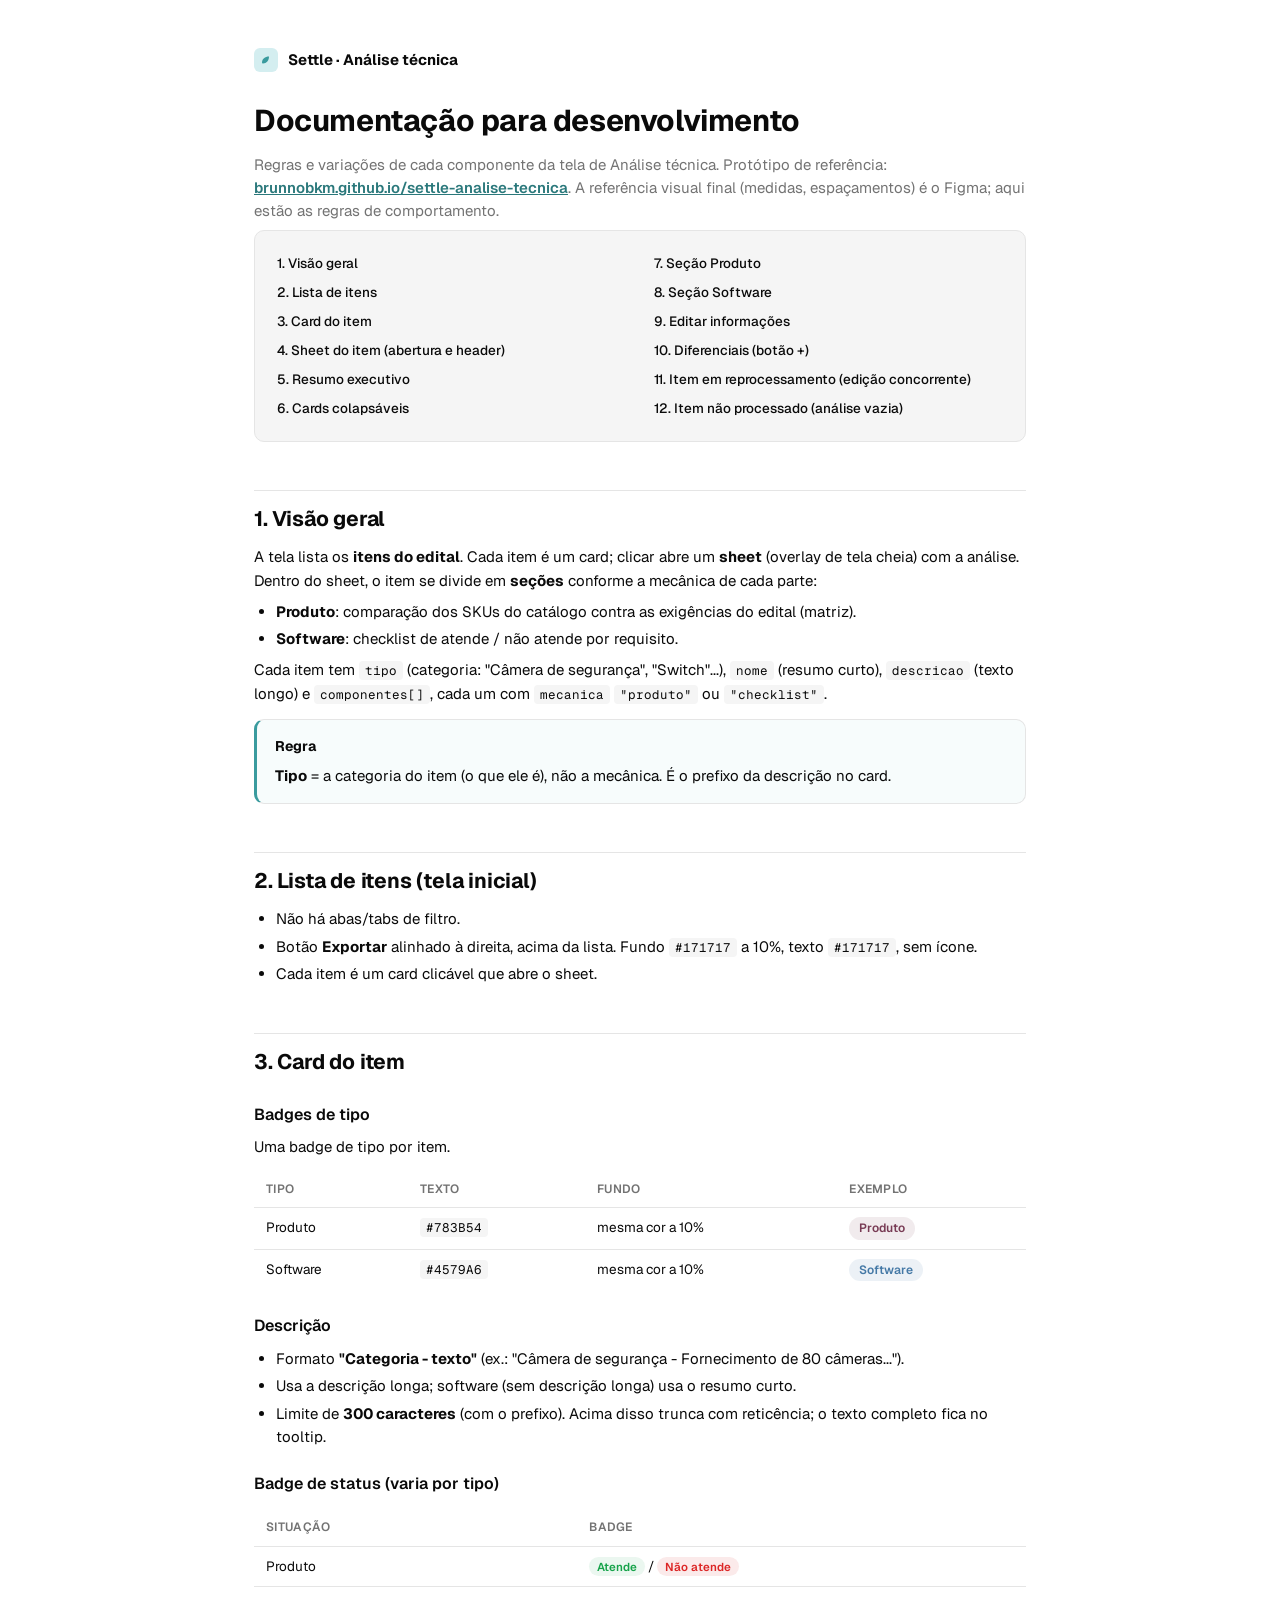
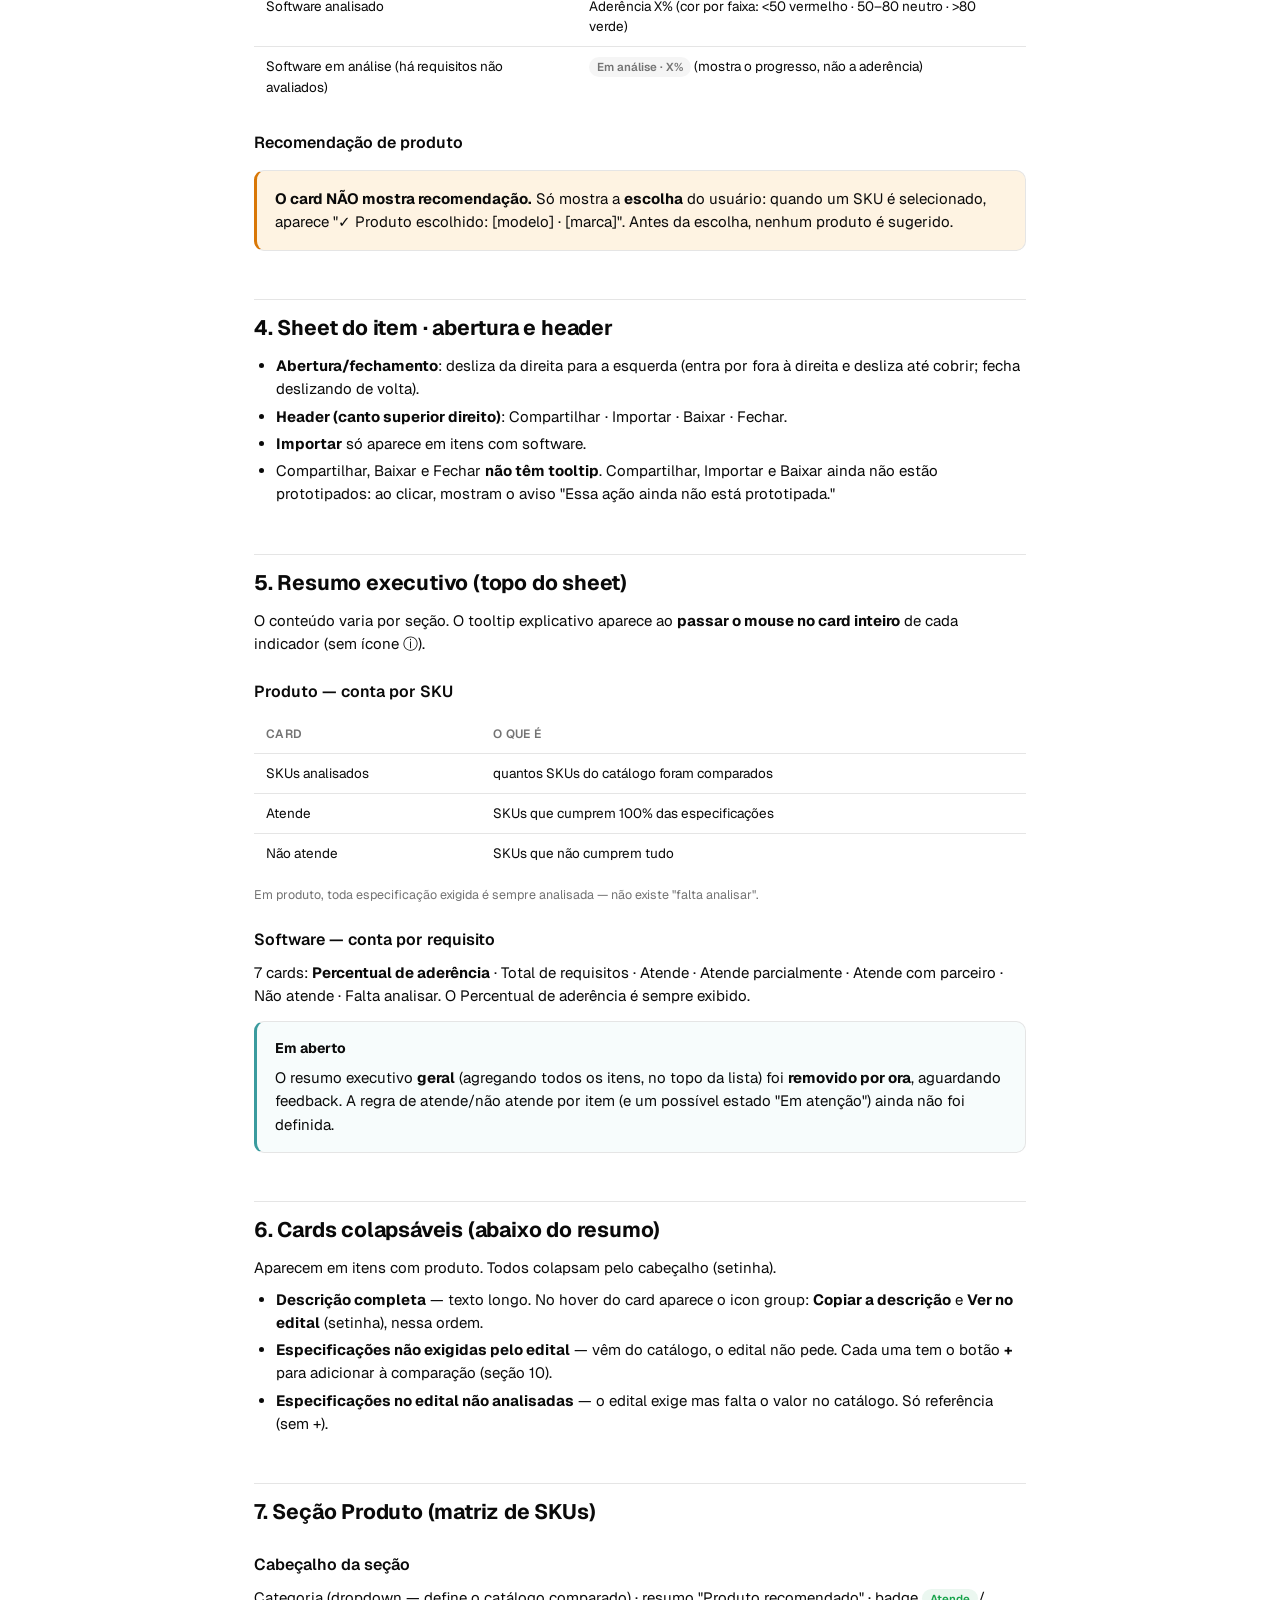
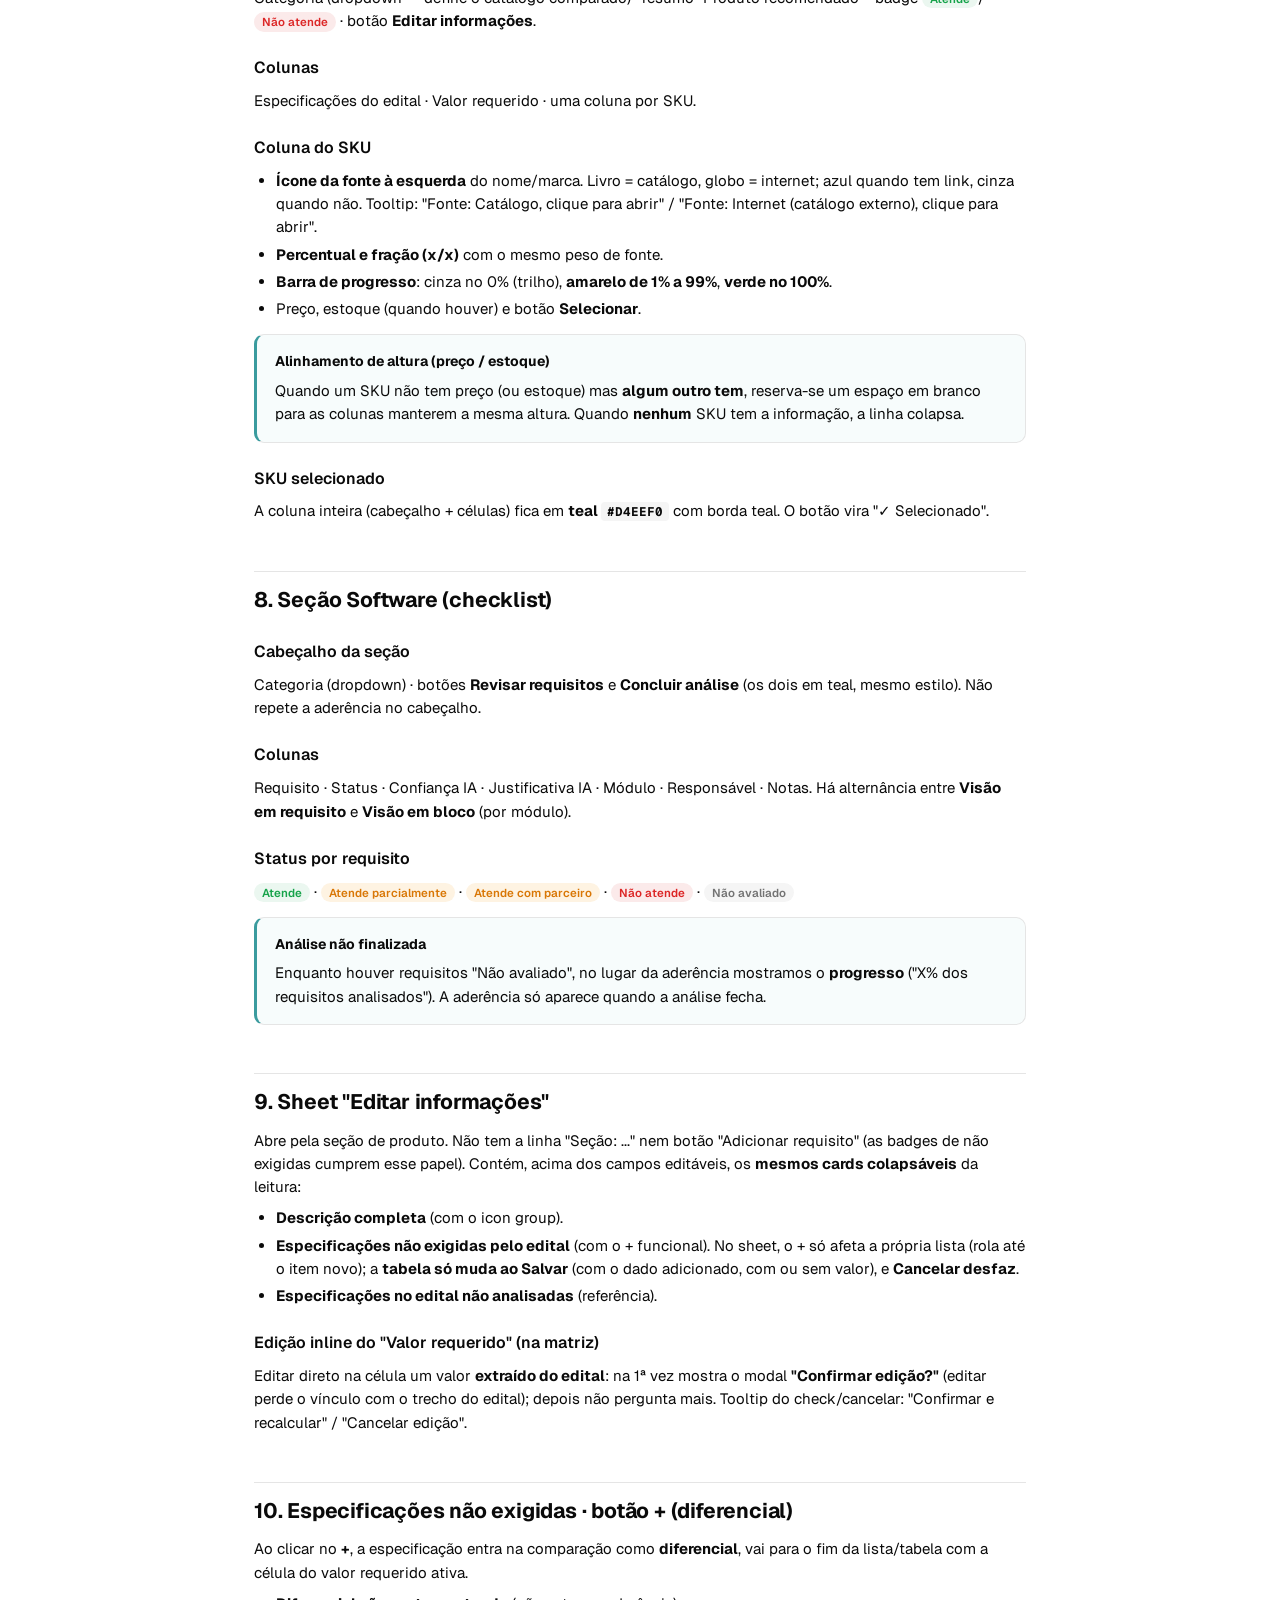
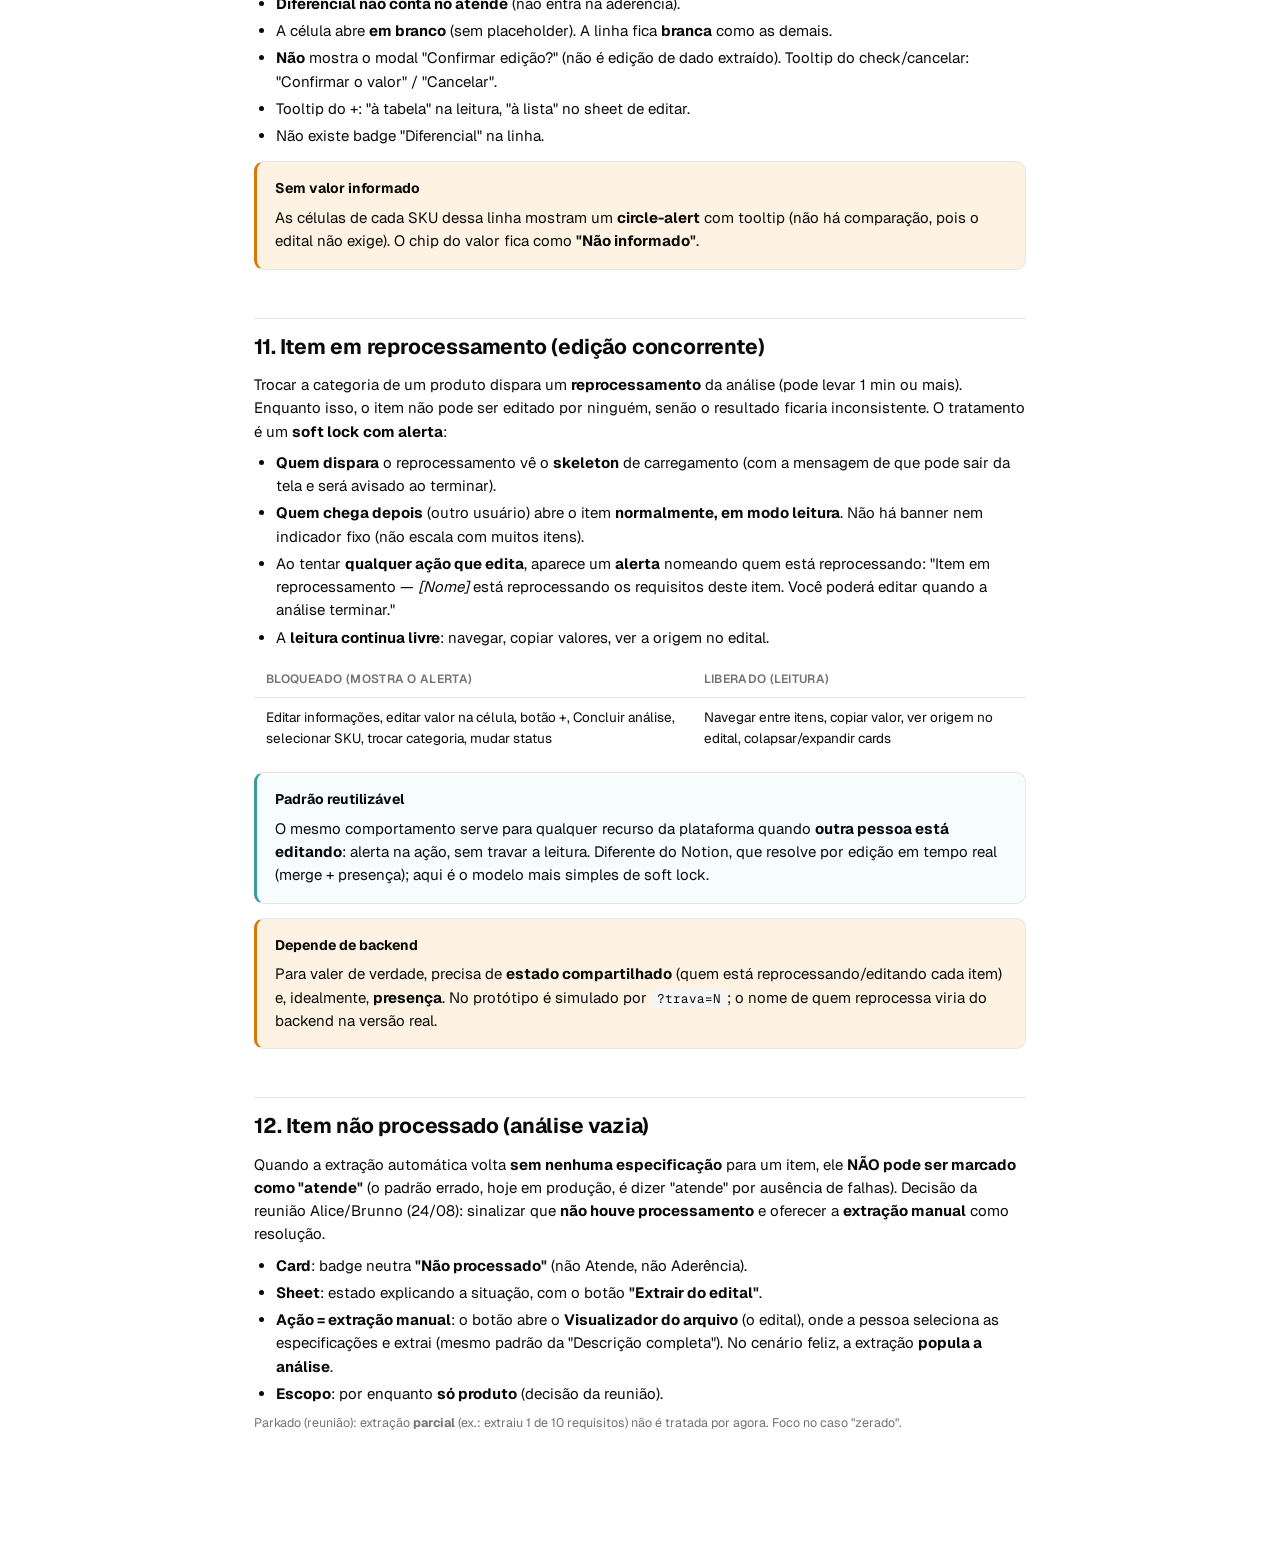
==== commit cc2c062d: "Item nao processado (reuniao Alice 24/08): acao vira 'Extrair do edital' (extracao manual, abre o vi" ====
--- a/documentacao.html
+++ b/documentacao.html
@@ -76,7 +76,7 @@
       <a href="#editar">9. Editar informações</a>
       <a href="#diferencial">10. Diferenciais (botão +)</a>
       <a href="#concorrencia">11. Item em reprocessamento (edição concorrente)</a>
-      <a href="#vazia">12. Análise vazia</a>
+      <a href="#vazia">12. Item não processado (análise vazia)</a>
     </nav>
 
     <!-- 1 -->
@@ -222,14 +222,15 @@
     <div class="box warn"><h4>Depende de backend</h4><p style="margin:0">Para valer de verdade, precisa de <b>estado compartilhado</b> (quem está reprocessando/editando cada item) e, idealmente, <b>presença</b>. No protótipo é simulado por <code>?trava=N</code>; o nome de quem reprocessa viria do backend na versão real.</p></div>
 
     <!-- 12 -->
-    <h2 id="vazia">12. Análise vazia</h2>
-    <p>Quando a análise de um item volta <b>sem nenhum requisito ou especificação</b> identificado (a IA não extraiu nada), o item <b>NÃO pode ser marcado como "atende"</b> (o padrão errado seria dizer "atende" por ausência de falhas).</p>
-    <ul>
-      <li><b>Card</b>: badge neutra <b>"Análise vazia"</b> (não Atende, não Aderência).</li>
-      <li><b>Sheet</b>: em vez da tabela/resumo, um estado vazio explicando a situação, com o botão <b>"Reprocessar análise"</b>.</li>
-      <li>Detecção: produto sem especificações reais na matriz, ou software com a lista de requisitos vazia.</li>
-    </ul>
-    <p><b>Ação recomendada</b>: <b>Reprocessar análise</b> — análise vazia costuma ser uma falha de processamento (a IA não extraiu), então rodar de novo é a recuperação natural. Escalar (falar com especialista) só faz sentido se continuar vazio depois do reprocess.</p>
+    <h2 id="vazia">12. Item não processado (análise vazia)</h2>
+    <p>Quando a extração automática volta <b>sem nenhuma especificação</b> para um item, ele <b>NÃO pode ser marcado como "atende"</b> (o padrão errado, hoje em produção, é dizer "atende" por ausência de falhas). Decisão da reunião Alice/Brunno (24/08): sinalizar que <b>não houve processamento</b> e oferecer a <b>extração manual</b> como resolução.</p>
+    <ul>
+      <li><b>Card</b>: badge neutra <b>"Não processado"</b> (não Atende, não Aderência).</li>
+      <li><b>Sheet</b>: estado explicando a situação, com o botão <b>"Extrair do edital"</b>.</li>
+      <li><b>Ação = extração manual</b>: o botão abre o <b>Visualizador do arquivo</b> (o edital), onde a pessoa seleciona as especificações e extrai (mesmo padrão da "Descrição completa"). No cenário feliz, a extração <b>popula a análise</b>.</li>
+      <li><b>Escopo</b>: por enquanto <b>só produto</b> (decisão da reunião).</li>
+    </ul>
+    <p class="note">Parkado (reunião): extração <b>parcial</b> (ex.: extraiu 1 de 10 requisitos) não é tratada por agora. Foco no caso "zerado".</p>
   </div>
 </body>
 </html>
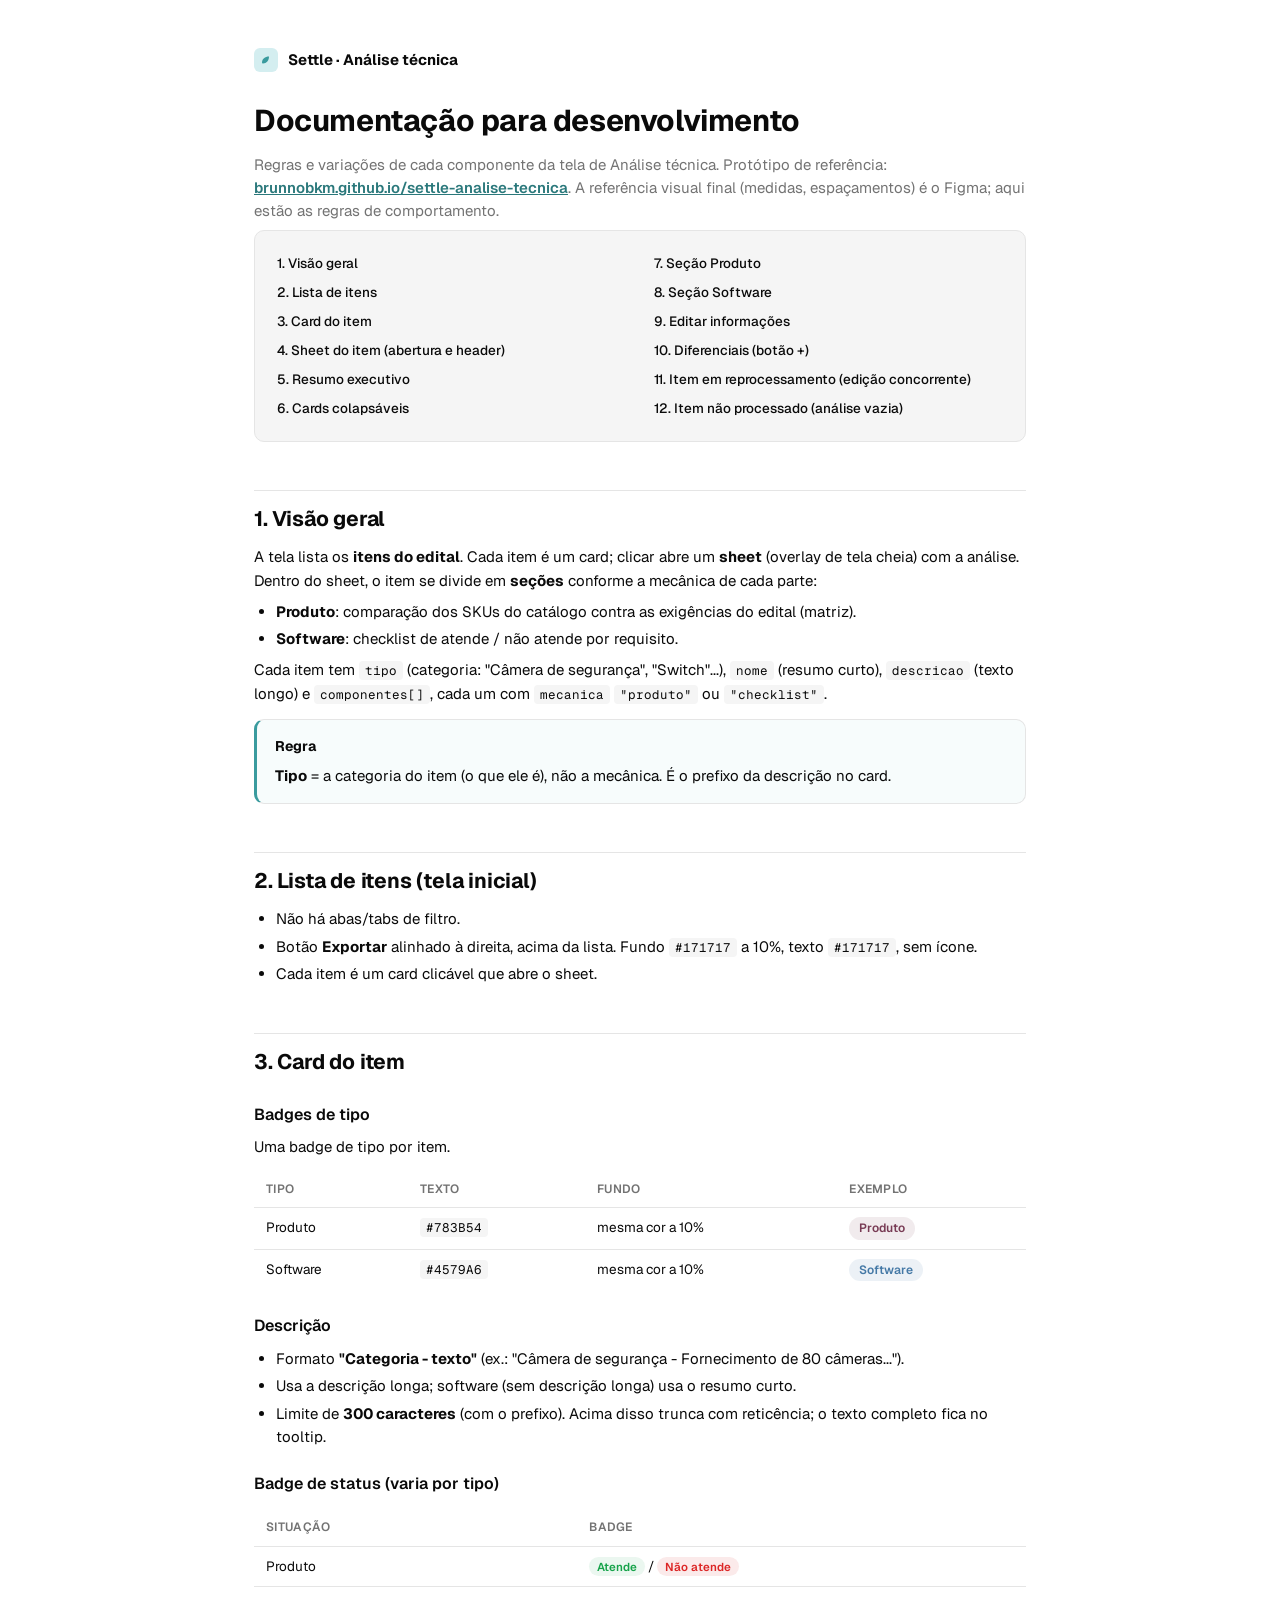
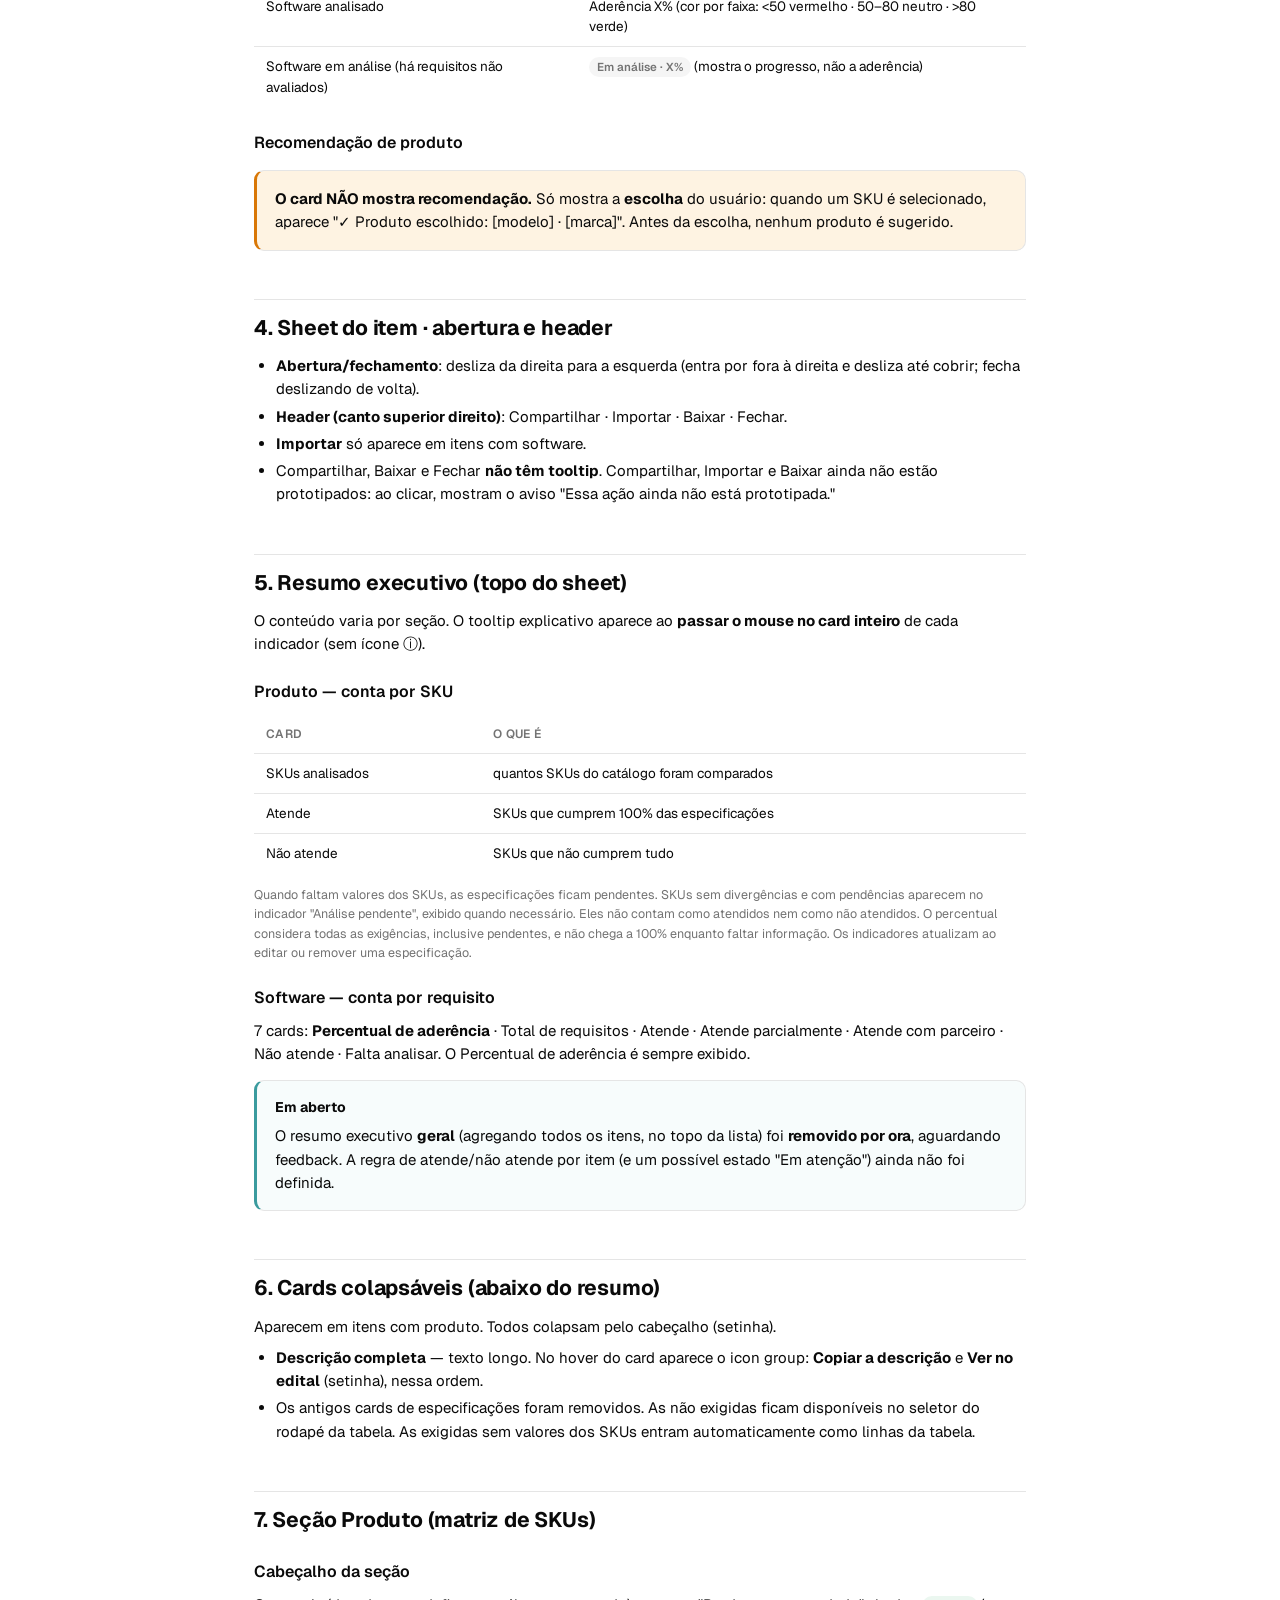
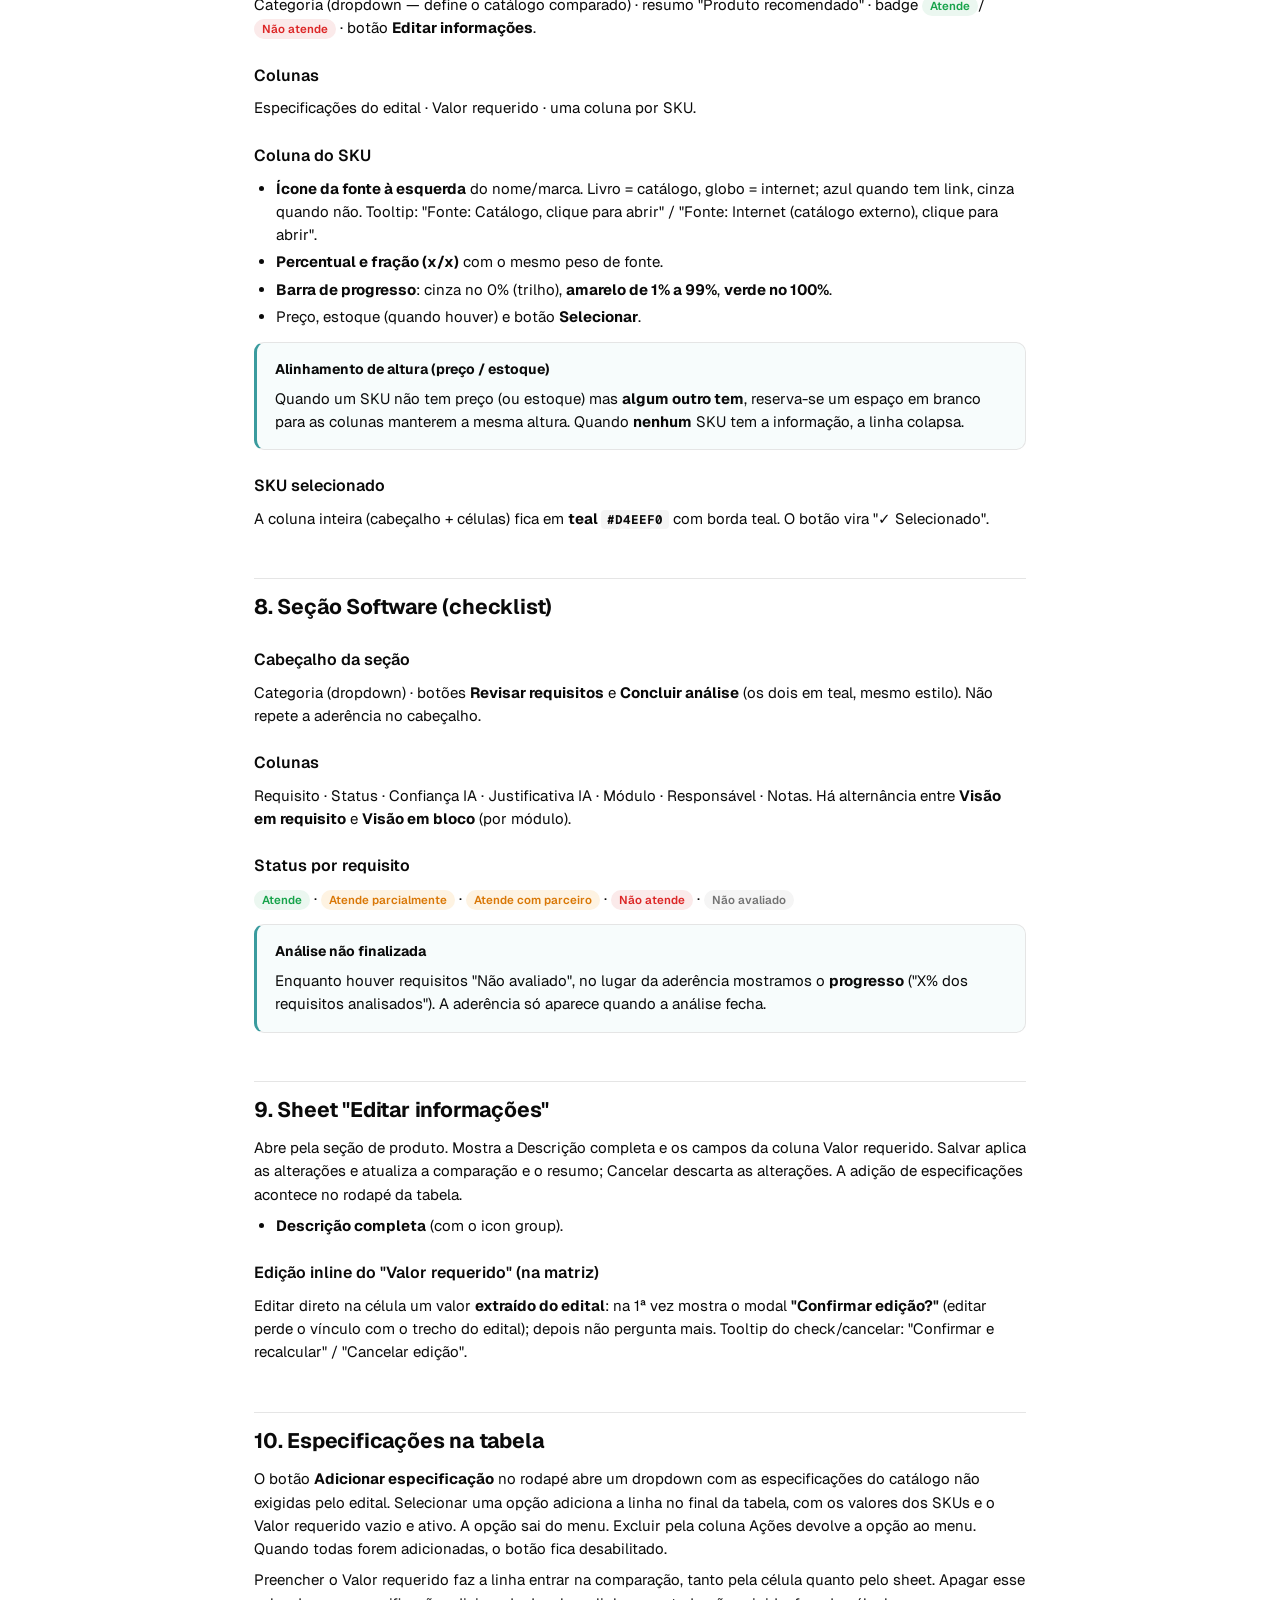
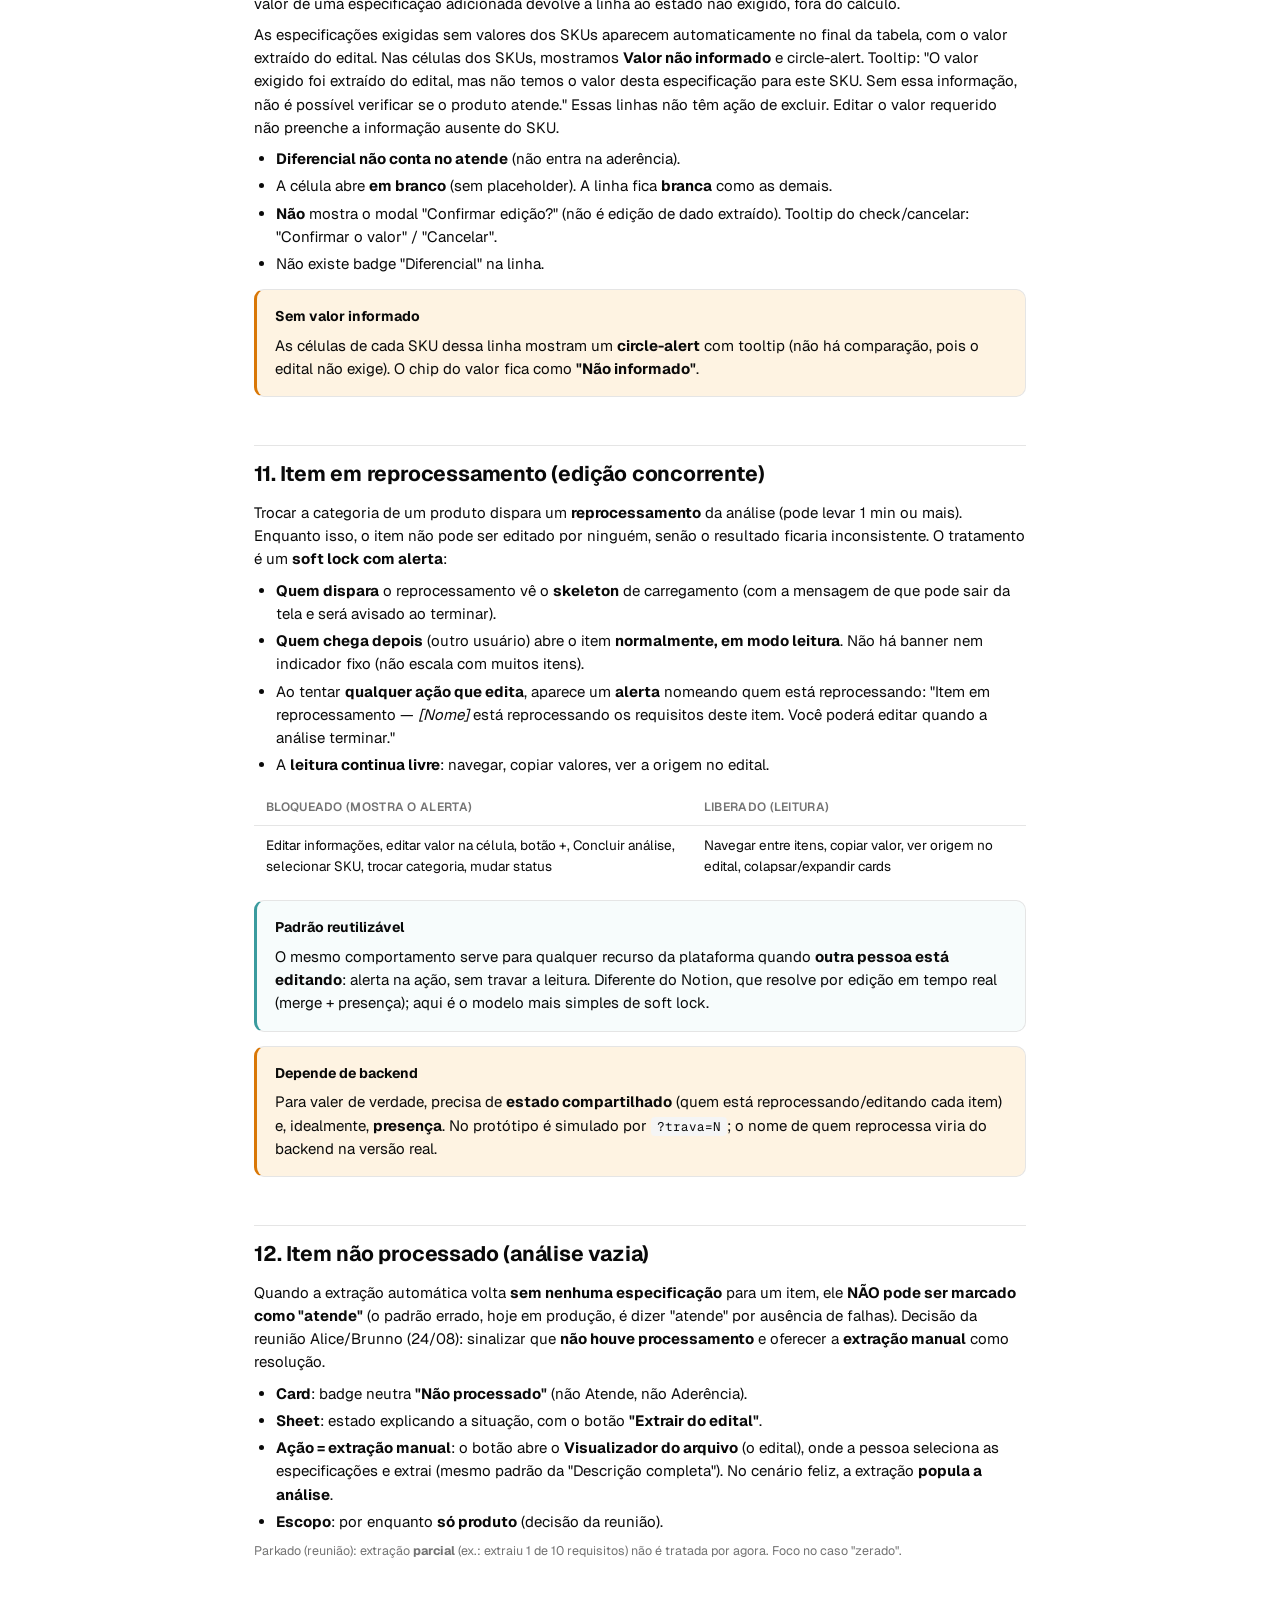
==== commit 0f930a5e: "Atualiza especificacoes na tabela e sincroniza edicao e resumo" ====
--- a/documentacao.html
+++ b/documentacao.html
@@ -141,7 +141,7 @@
       <tr><td>Atende</td><td>SKUs que cumprem 100% das especificações</td></tr>
       <tr><td>Não atende</td><td>SKUs que não cumprem tudo</td></tr>
     </table>
-    <p class="note">Em produto, toda especificação exigida é sempre analisada — não existe "falta analisar".</p>
+    <p class="note">Quando faltam valores dos SKUs, as especificações ficam pendentes. SKUs sem divergências e com pendências aparecem no indicador "Análise pendente", exibido quando necessário. Eles não contam como atendidos nem como não atendidos. O percentual considera todas as exigências, inclusive pendentes, e não chega a 100% enquanto faltar informação. Os indicadores atualizam ao editar ou remover uma especificação.</p>
     <h3>Software — conta por requisito</h3>
     <p>7 cards: <b>Percentual de aderência</b> · Total de requisitos · Atende · Atende parcialmente · Atende com parceiro · Não atende · Falta analisar. O Percentual de aderência é sempre exibido.</p>
     <div class="box tip"><h4>Em aberto</h4><p style="margin:0">O resumo executivo <b>geral</b> (agregando todos os itens, no topo da lista) foi <b>removido por ora</b>, aguardando feedback. A regra de atende/não atende por item (e um possível estado "Em atenção") ainda não foi definida.</p></div>
@@ -151,8 +151,7 @@
     <p>Aparecem em itens com produto. Todos colapsam pelo cabeçalho (setinha).</p>
     <ul>
       <li><b>Descrição completa</b> — texto longo. No hover do card aparece o icon group: <b>Copiar a descrição</b> e <b>Ver no edital</b> (setinha), nessa ordem.</li>
-      <li><b>Especificações não exigidas pelo edital</b> — vêm do catálogo, o edital não pede. Cada uma tem o botão <b>+</b> para adicionar à comparação (seção 10).</li>
-      <li><b>Especificações no edital não analisadas</b> — o edital exige mas falta o valor no catálogo. Só referência (sem +).</li>
+      <li>Os antigos cards de especificações foram removidos. As não exigidas ficam disponíveis no seletor do rodapé da tabela. As exigidas sem valores dos SKUs entram automaticamente como linhas da tabela.</li>
     </ul>
 
     <!-- 7 -->
@@ -184,23 +183,22 @@
 
     <!-- 9 -->
     <h2 id="editar">9. Sheet "Editar informações"</h2>
-    <p>Abre pela seção de produto. Não tem a linha "Seção: ..." nem botão "Adicionar requisito" (as badges de não exigidas cumprem esse papel). Contém, acima dos campos editáveis, os <b>mesmos cards colapsáveis</b> da leitura:</p>
+    <p>Abre pela seção de produto. Mostra a Descrição completa e os campos da coluna Valor requerido. Salvar aplica as alterações e atualiza a comparação e o resumo; Cancelar descarta as alterações. A adição de especificações acontece no rodapé da tabela.</p>
     <ul>
       <li><b>Descrição completa</b> (com o icon group).</li>
-      <li><b>Especificações não exigidas pelo edital</b> (com o + funcional). No sheet, o + só afeta a própria lista (rola até o item novo); a <b>tabela só muda ao Salvar</b> (com o dado adicionado, com ou sem valor), e <b>Cancelar desfaz</b>.</li>
-      <li><b>Especificações no edital não analisadas</b> (referência).</li>
     </ul>
     <h3>Edição inline do "Valor requerido" (na matriz)</h3>
     <p>Editar direto na célula um valor <b>extraído do edital</b>: na 1ª vez mostra o modal <b>"Confirmar edição?"</b> (editar perde o vínculo com o trecho do edital); depois não pergunta mais. Tooltip do check/cancelar: "Confirmar e recalcular" / "Cancelar edição".</p>
 
     <!-- 10 -->
-    <h2 id="diferencial">10. Especificações não exigidas · botão + (diferencial)</h2>
-    <p>Ao clicar no <b>+</b>, a especificação entra na comparação como <b>diferencial</b>, vai para o fim da lista/tabela com a célula do valor requerido ativa.</p>
+    <h2 id="diferencial">10. Especificações na tabela</h2>
+    <p>O botão <b>Adicionar especificação</b> no rodapé abre um dropdown com as especificações do catálogo não exigidas pelo edital. Selecionar uma opção adiciona a linha no final da tabela, com os valores dos SKUs e o Valor requerido vazio e ativo. A opção sai do menu. Excluir pela coluna Ações devolve a opção ao menu. Quando todas forem adicionadas, o botão fica desabilitado.</p>
+    <p>Preencher o Valor requerido faz a linha entrar na comparação, tanto pela célula quanto pelo sheet. Apagar esse valor de uma especificação adicionada devolve a linha ao estado não exigido, fora do cálculo.</p>
+    <p>As especificações exigidas sem valores dos SKUs aparecem automaticamente no final da tabela, com o valor extraído do edital. Nas células dos SKUs, mostramos <b>Valor não informado</b> e circle-alert. Tooltip: "O valor exigido foi extraído do edital, mas não temos o valor desta especificação para este SKU. Sem essa informação, não é possível verificar se o produto atende." Essas linhas não têm ação de excluir. Editar o valor requerido não preenche a informação ausente do SKU.</p>
     <ul>
       <li><b>Diferencial não conta no atende</b> (não entra na aderência).</li>
       <li>A célula abre <b>em branco</b> (sem placeholder). A linha fica <b>branca</b> como as demais.</li>
       <li><b>Não</b> mostra o modal "Confirmar edição?" (não é edição de dado extraído). Tooltip do check/cancelar: "Confirmar o valor" / "Cancelar".</li>
-      <li>Tooltip do +: "à tabela" na leitura, "à lista" no sheet de editar.</li>
       <li>Não existe badge "Diferencial" na linha.</li>
     </ul>
     <div class="box warn"><h4>Sem valor informado</h4><p style="margin:0">As células de cada SKU dessa linha mostram um <b>circle-alert</b> com tooltip (não há comparação, pois o edital não exige). O chip do valor fica como <b>"Não informado"</b>.</p></div>
